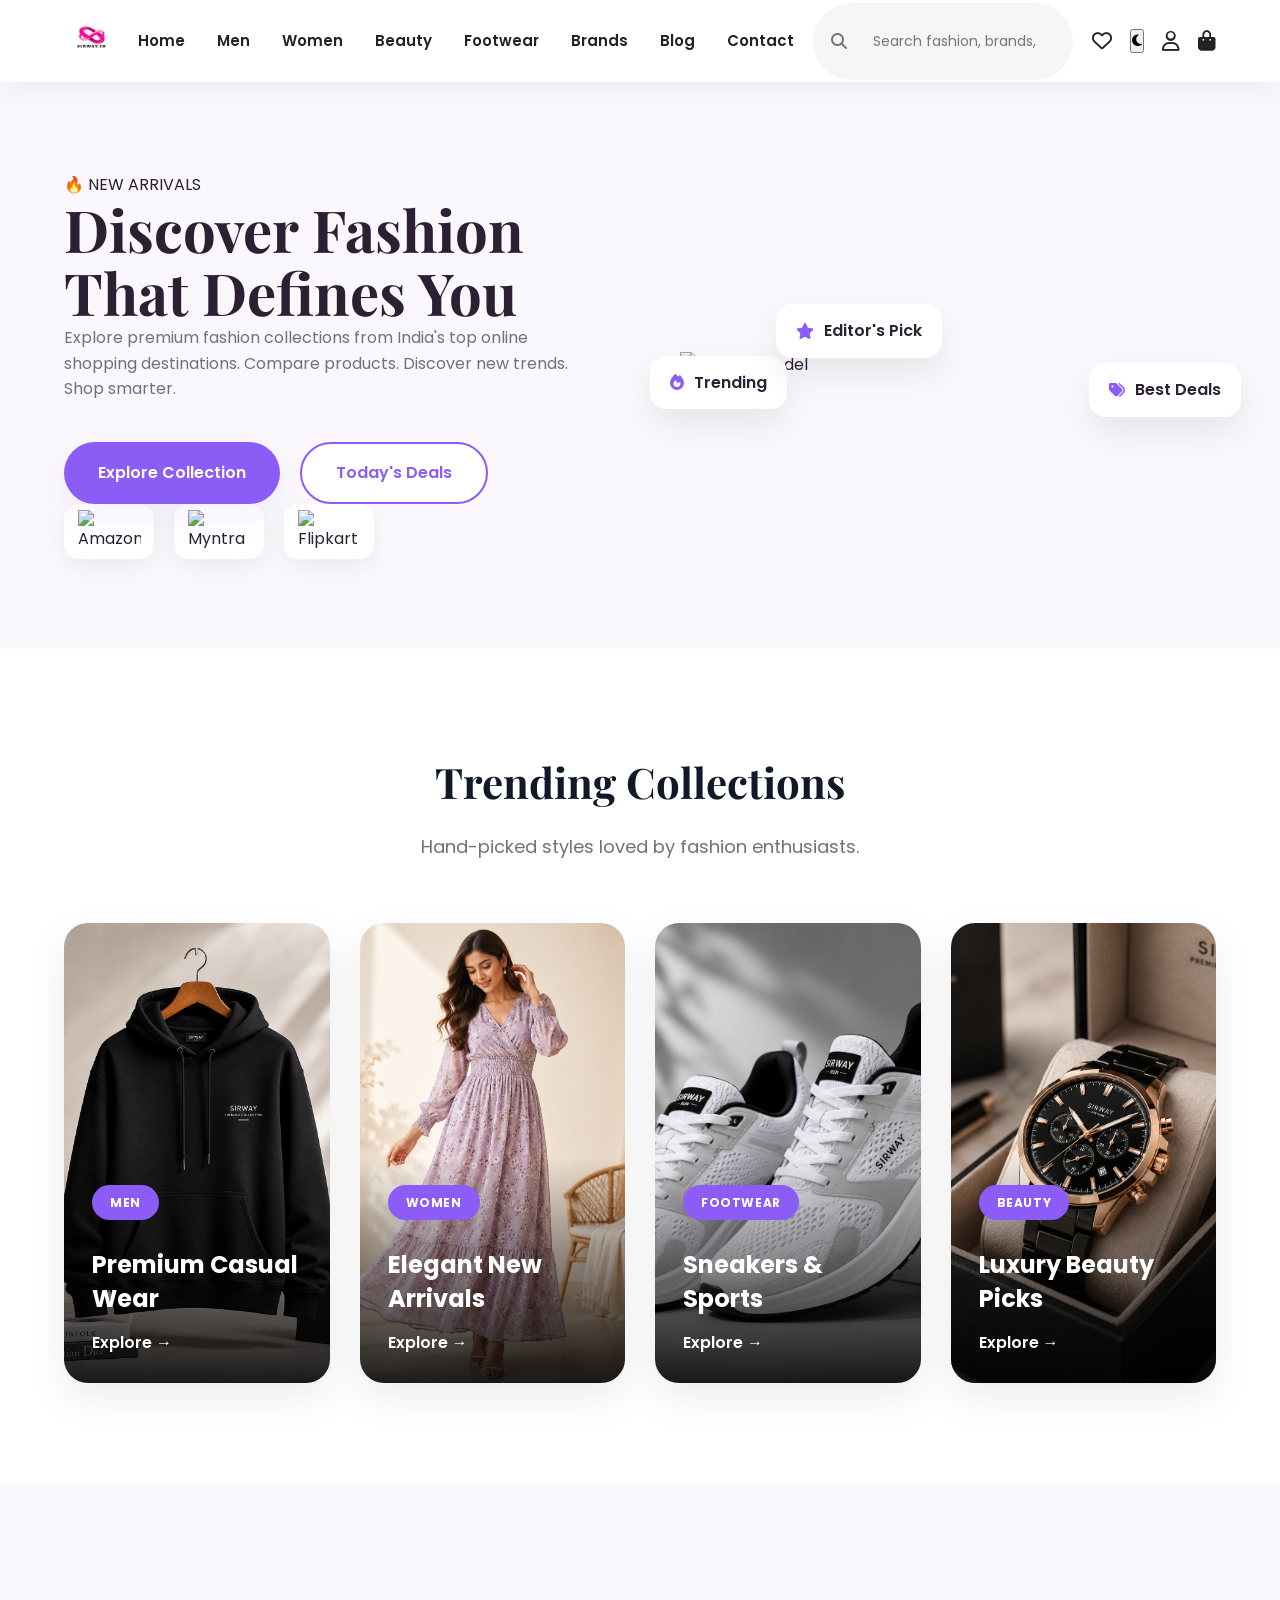
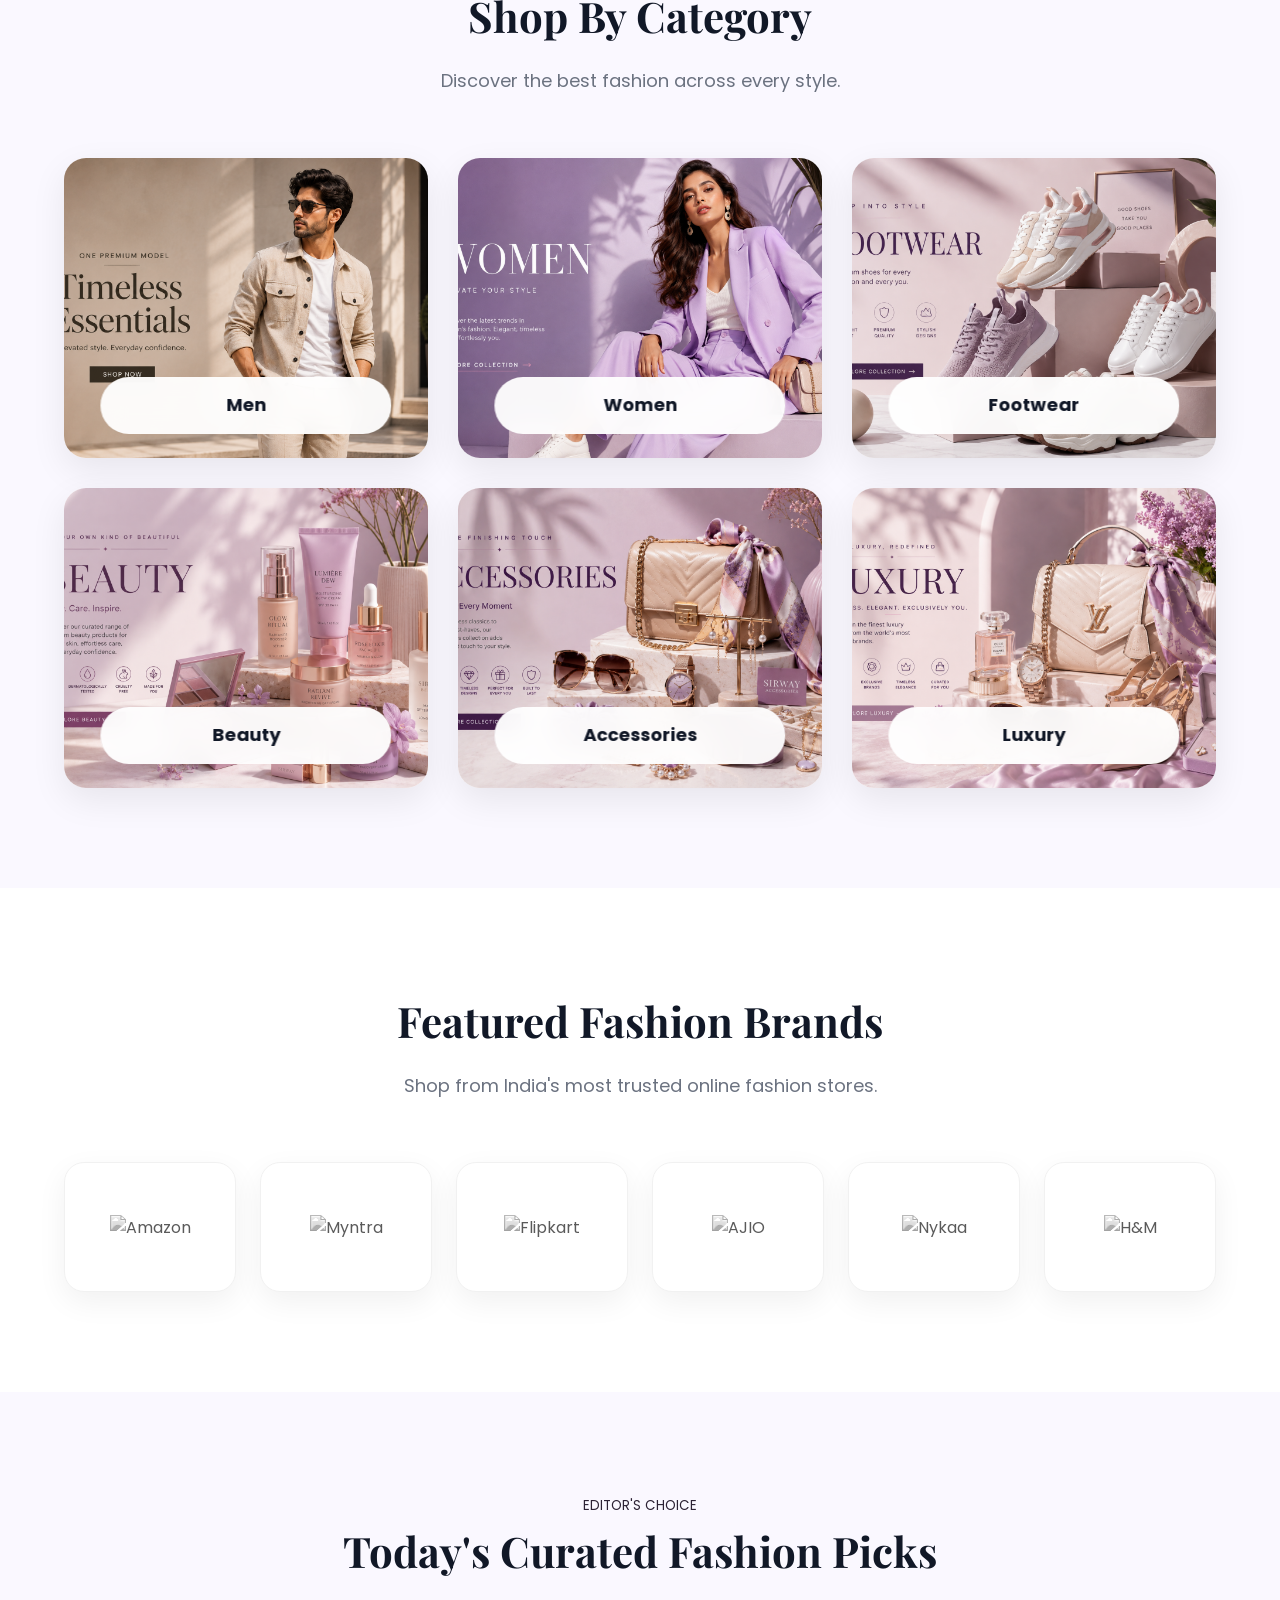
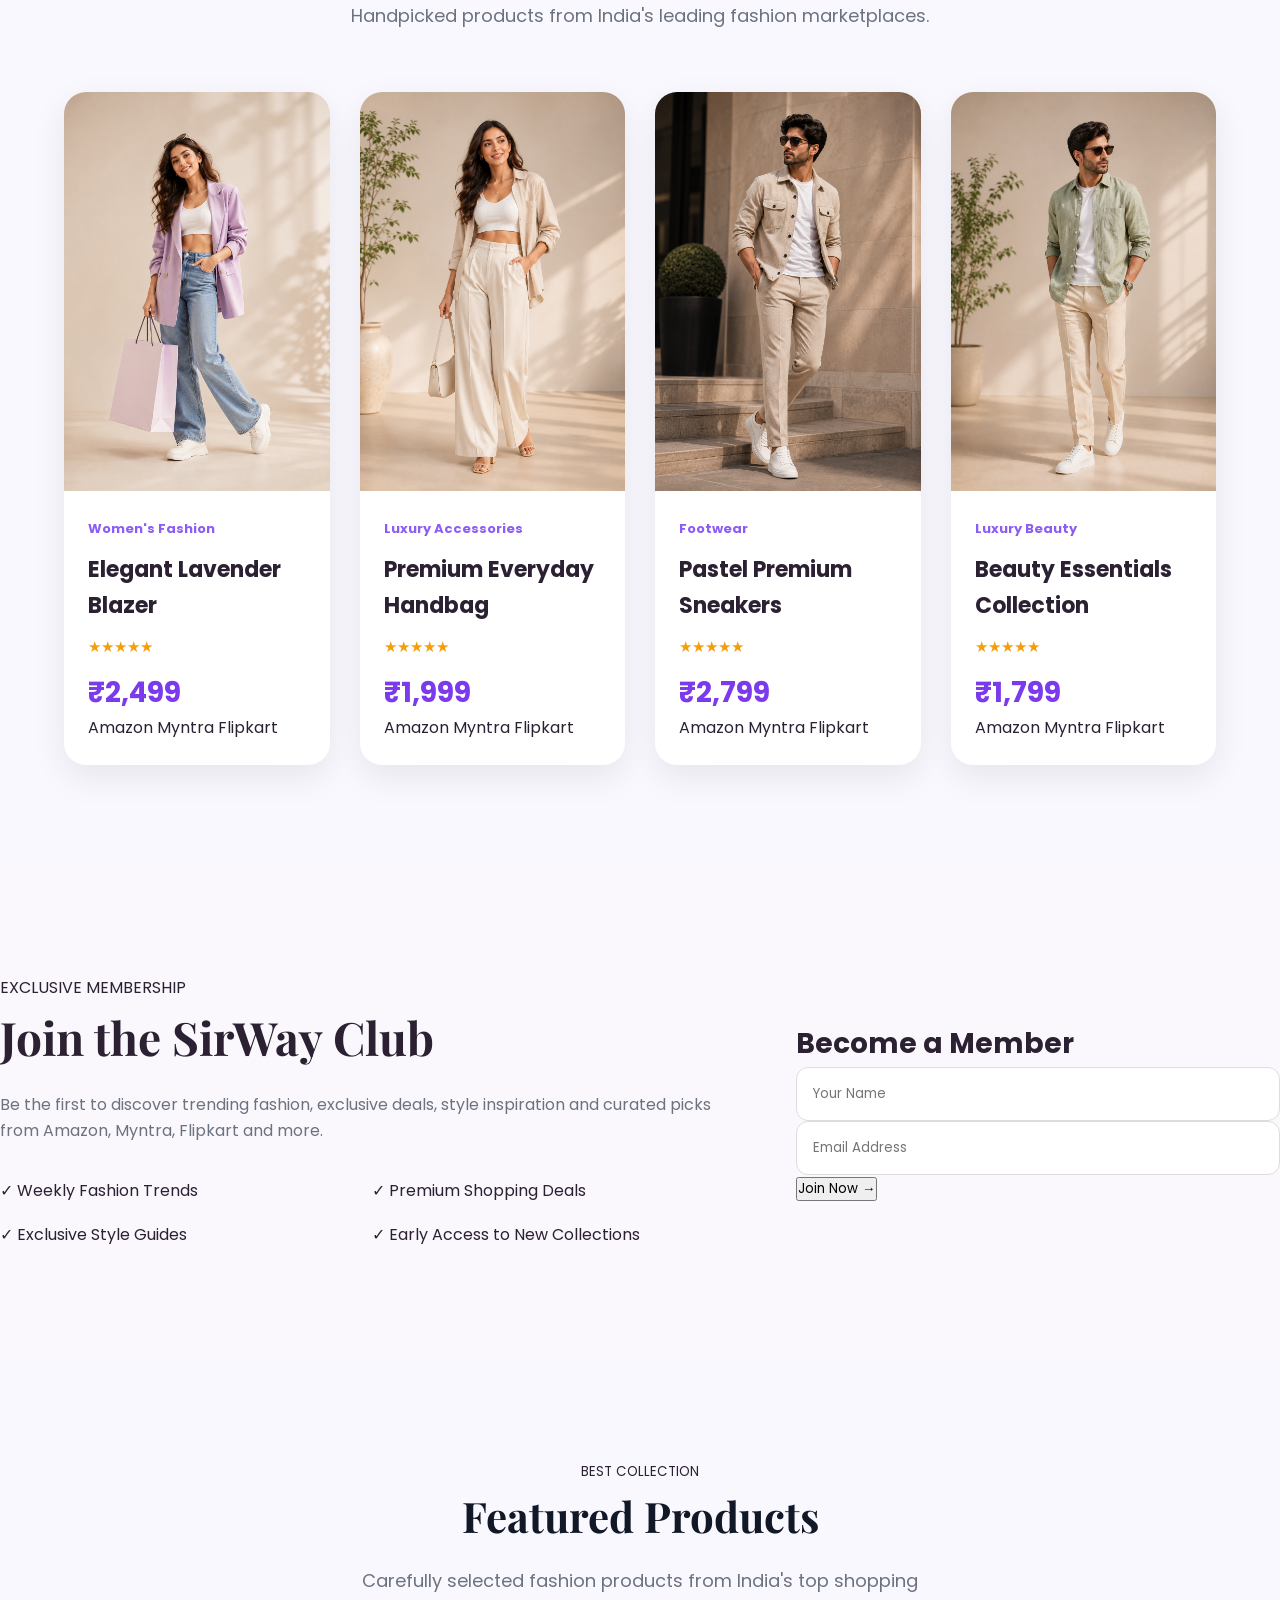
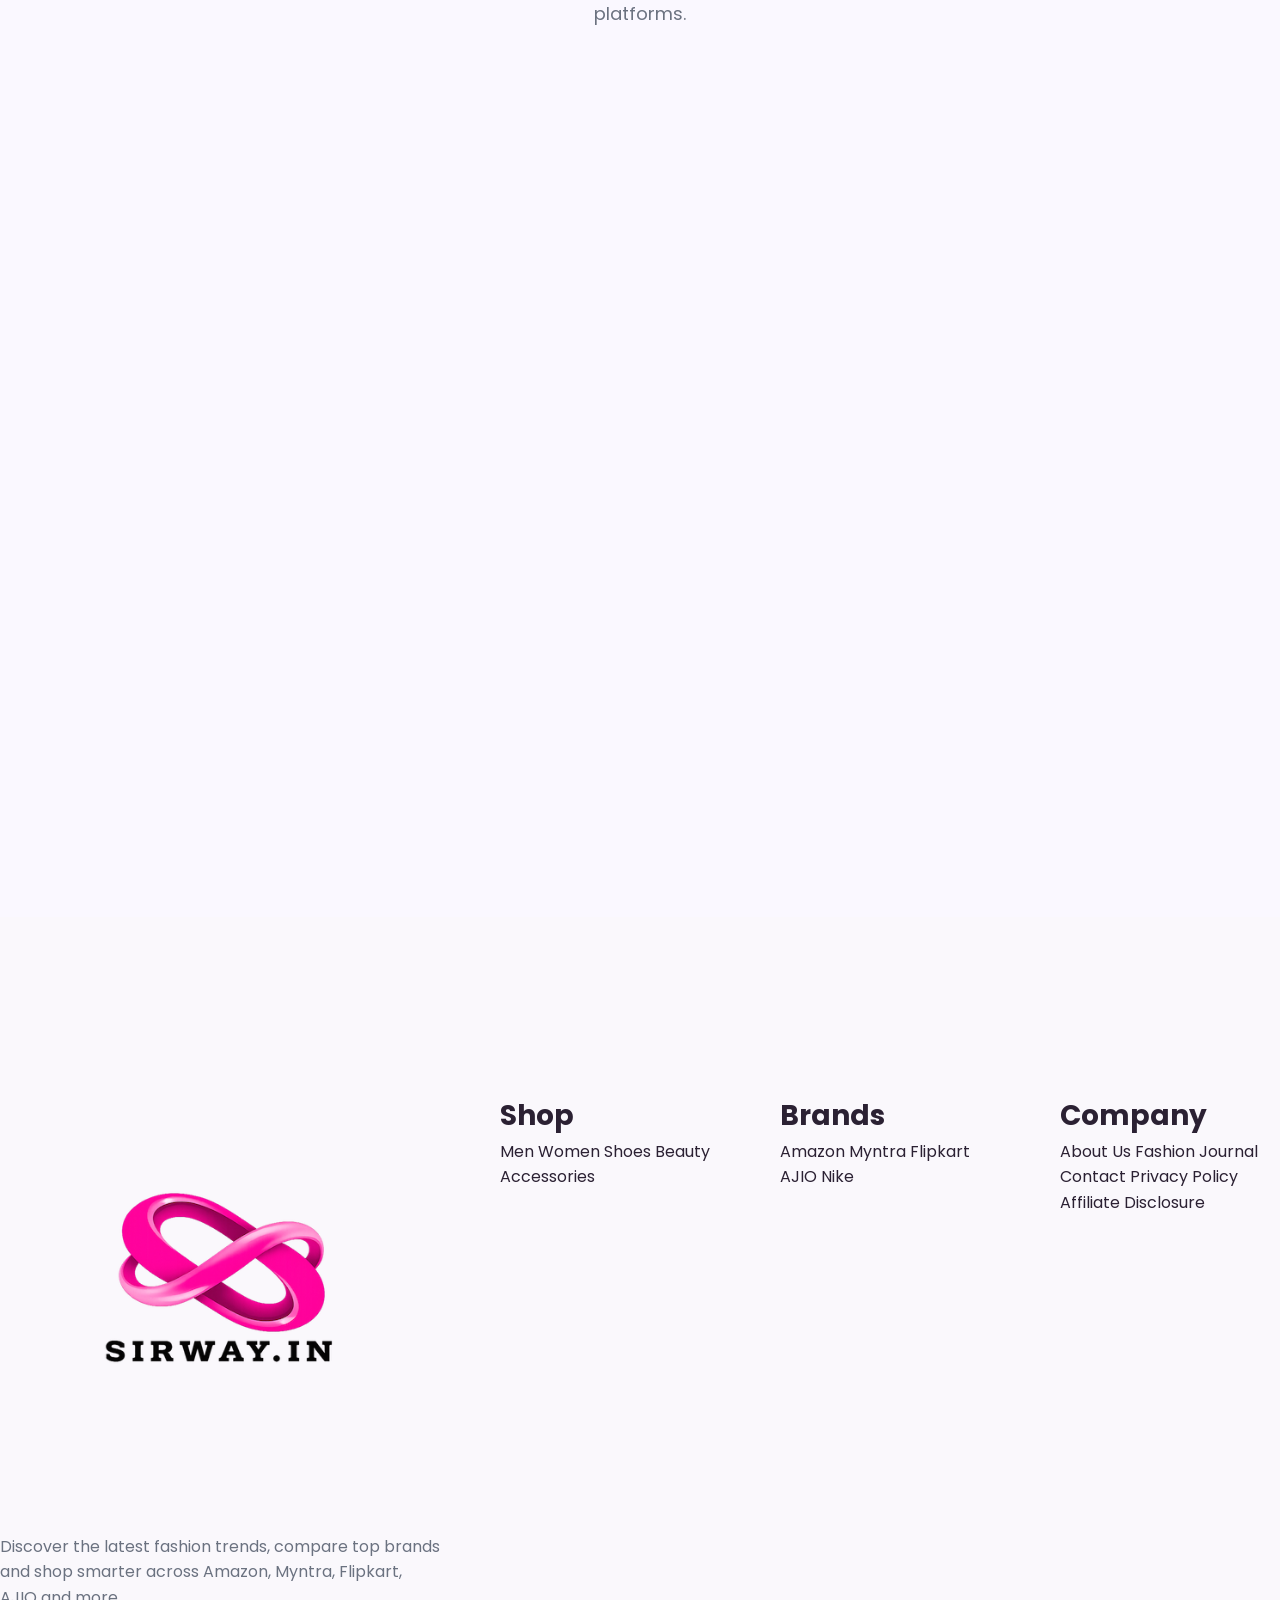
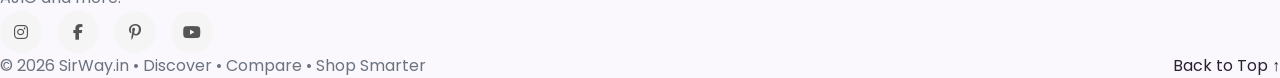
==== index.html @ e78df917 "Update index.html" ====
<!-- PHASE 1 -->
<!DOCTYPE html>
<html lang="en">

<head>

    <!-- Basic SEO -->
    <meta charset="UTF-8">
    <meta name="viewport" content="width=device-width, initial-scale=1.0">

    <title>SirWay | Discover Fashion from Amazon, Myntra & Flipkart</title>

    <meta name="description"
        content="SirWay helps you discover trending fashion, compare prices and shop from Amazon, Myntra, Flipkart and other leading brands.">

    <meta name="keywords"
        content="Fashion, Amazon, Myntra, Flipkart, Clothing, Shoes, Deals, Trends">

    <meta name="author" content="SirWay">

    <!-- Google Fonts -->

    <link rel="preconnect" href="https://fonts.googleapis.com">

    <link rel="preconnect" href="https://fonts.gstatic.com" crossorigin>

    <link href="https://fonts.googleapis.com/css2?family=Poppins:wght@300;400;500;600;700;800&family=Playfair+Display:wght@600;700;800&display=swap"
        rel="stylesheet">

    <!-- Font Awesome -->

    <link rel="stylesheet"
        href="https://cdnjs.cloudflare.com/ajax/libs/font-awesome/6.7.2/css/all.min.css">

    <!-- CSS -->

   <link rel="stylesheet" href="css/style.css">

   <link rel="stylesheet" href="css/components.css">

   <link rel="stylesheet" href="css/pages.css">

   <link rel="stylesheet" href="css/responsive.css">

</head>

<body>
    
<!-- PAGE LOADER -->
<div id="loader">
    <div class="loader-circle"></div>
</div>

<!-- SCROLL PROGRESS -->
<div id="progress-bar"></div>
    
<!-- ==========================
        HEADER
=========================== -->

<header class="header">

<div class="container">

<div class="navbar">

<!-- Logo -->

<a href="index.html" class="logo">

<img src="images/logo/logo.png" alt="SirWay Logo">

</a>

<!-- Navigation -->

<nav>

<ul class="nav-links">

<li><a href="#">Home</a></li>

<li><a href="#">Men</a></li>

<li><a href="#">Women</a></li>

<li><a href="#">Beauty</a></li>

<li><a href="#">Footwear</a></li>

<li><a href="#">Brands</a></li>

<li><a href="#">Blog</a></li>

<li><a href="#">Contact</a></li>

</ul>

</nav>

<!-- Search -->

<div class="search-box">

<i class="fa-solid fa-magnifying-glass"></i>

<input
type="text"
placeholder="Search fashion, brands, shoes...">

</div>

<!-- Icons -->

<div class="header-icons">

<a href="#" class="wishlist-btn">
    <i class="fa-regular fa-heart"></i>
</a>

<button id="theme-toggle">
    <i class="fa-solid fa-moon"></i>
</button>

<a href="#">
    <i class="fa-regular fa-user"></i>
</a>

<a href="#">
    <i class="fa-solid fa-bag-shopping"></i>
</a>

</div>

</div>

</div>

</header>

<!-- ==========================
        HERO SECTION
=========================== -->

<section class="hero">

<div class="container hero-container">

<!-- LEFT -->

<div class="hero-content">

<div class="hero-tag">

🔥 NEW ARRIVALS

</div>

<h1>

Discover Fashion

<span>

That Defines You

</span>

</h1>

<p>

Explore premium fashion collections from India's
top online shopping destinations.

Compare products.

Discover new trends.

Shop smarter.

</p>

<!-- Buttons -->

<div class="hero-buttons">

<a href="#" class="btn-primary">

Explore Collection

</a>

<a href="#" class="btn-secondary">

Today's Deals

</a>

</div>

<!-- Brand Logos -->

<div class="brand-strip">

<div class="brand-item">

<img src="images/brands/amazon.png" alt="Amazon">

</div>

<div class="brand-item">

<img src="images/brands/myntra.png" alt="Myntra">

</div>

<div class="brand-item">

<img src="images/brands/flipkart.png" alt="Flipkart">

</div>

</div>

</div>

<!-- RIGHT -->

<div class="hero-image">

<img
src="images/hero/hero-model.png"
alt="Fashion Model">

<!-- Floating Card 1 -->

<div class="floating-card card1">

<i class="fa-solid fa-fire"></i>

Trending

</div>

<!-- Floating Card 2 -->

<div class="floating-card card2">

<i class="fa-solid fa-tags"></i>

Best Deals

</div>

<!-- Floating Card 3 -->

<div class="floating-card card3">

<i class="fa-solid fa-star"></i>

Editor's Pick

</div>

</div>

</div>

</section>

<!-- ==========================
     TRENDING COLLECTIONS
=========================== -->

<section class="trending">

<div class="container">

<div class="section-title">

<h2>

Trending Collections

</h2>

<p>

Hand-picked styles loved by fashion enthusiasts.

</p>

</div>

<div class="collection-grid">
  
<!-- ==========================
     TRENDING COLLECTIONS
=========================== -->  <!-- PHASE 2 -->

            <div class="collection-card">

                <img src="images/products/product1.jpg" alt="Men Fashion">

                <div class="collection-overlay">

                    <span class="category-tag">
                        MEN
                    </span>

                    <h3>
                        Premium Casual Wear
                    </h3>

                    <a href="#">
                        Explore →
                    </a>

                </div>

            </div>

            <div class="collection-card">

                <img src="images/products/product2.jpg" alt="Women Fashion">

                <div class="collection-overlay">

                    <span class="category-tag">
                        WOMEN
                    </span>

                    <h3>
                        Elegant New Arrivals
                    </h3>

                    <a href="#">
                        Explore →
                    </a>

                </div>

            </div>

            <div class="collection-card">

                <img src="images/products/product3.jpg" alt="Shoes">

                <div class="collection-overlay">

                    <span class="category-tag">
                        FOOTWEAR
                    </span>

                    <h3>
                        Sneakers & Sports
                    </h3>

                    <a href="#">
                        Explore →
                    </a>

                </div>

            </div>

            <div class="collection-card">

                <img src="images/products/product4.jpg" alt="Beauty">

                <div class="collection-overlay">

                    <span class="category-tag">
                        BEAUTY
                    </span>

                    <h3>
                        Luxury Beauty Picks
                    </h3>

                    <a href="#">
                        Explore →
                    </a>

                </div>

            </div>

        </div>

    </div>

</section>

<!-- ==========================
        SHOP BY CATEGORY
=========================== -->

<section class="categories">

    <div class="container">

        <div class="section-title">

            <h2>

                Shop By Category

            </h2>

            <p>

                Discover the best fashion across every style.

            </p>

        </div>

        <div class="category-grid">

            <a href="#" class="category-card">

                <img src="images/categories/men.jpg" alt="Men">

                <div class="category-name">

                    Men

                </div>

            </a>

            <a href="#" class="category-card">

                <img src="images/categories/women.jpg" alt="Women">

                <div class="category-name">

                    Women

                </div>

            </a>

            <a href="#" class="category-card">

                <img src="images/categories/shoes.jpg" alt="Footwear">

                <div class="category-name">

                    Footwear

                </div>

            </a>

            <a href="#" class="category-card">

                <img src="images/categories/beauty.jpg" alt="Beauty">

                <div class="category-name">

                    Beauty

                </div>

            </a>

            <a href="#" class="category-card">

                <img src="images/categories/accessories.jpg" alt="Accessories">

                <div class="category-name">

                    Accessories

                </div>

            </a>

            <a href="#" class="category-card">

                <img src="images/categories/luxury.jpg" alt="Luxury">

                <div class="category-name">

                    Luxury

                </div>

            </a>

        </div>

    </div>

</section>

<!-- ==========================
        FEATURED BRANDS
=========================== -->

<section class="featured-brands">

    <div class="container">

        <div class="section-title">

            <h2>

                Featured Fashion Brands

            </h2>

            <p>

                Shop from India's most trusted online fashion stores.

            </p>

        </div>

        <div class="brands-grid">

            <a href="#" class="brand-card">

                <img src="images/brands/amazon.png" alt="Amazon">

            </a>

            <a href="#" class="brand-card">

                <img src="images/brands/myntra.png" alt="Myntra">

            </a>

            <a href="#" class="brand-card">

                <img src="images/brands/flipkart.png" alt="Flipkart">

            </a>

            <a href="#" class="brand-card">

                <img src="images/brands/ajio.png" alt="AJIO">

            </a>

            <a href="#" class="brand-card">

                <img src="images/brands/nykaa.png" alt="Nykaa">

            </a>

            <a href="#" class="brand-card">

                <img src="images/brands/hm.png" alt="H&M">

            </a>

        </div>

    </div>

</section>

            <!--=========================================
            EDITOR'S CHOICE
==========================================-->

<section class="editors-choice">

    <div class="container">

        <div class="section-title">

            <small>EDITOR'S CHOICE</small>

            <h2>Today's Curated Fashion Picks</h2>

            <p>
                Handpicked products from India's leading fashion marketplaces.
            </p>

        </div>

        <div class="editor-grid">

            <!-- CARD 1 -->

            <div class="editor-card">

                <img src="images/products/pick1.jpg" alt="">

                <div class="editor-content">

                    <span>Women's Fashion</span>

                    <h3>Elegant Lavender Blazer</h3>

                    <div class="rating">

                        ★★★★★

                    </div>

                    <div class="price">

                        ₹2,499

                    </div>

                    <div class="shop-links">

                        <a href="#">Amazon</a>

                        <a href="#">Myntra</a>

                        <a href="#">Flipkart</a>

                    </div>

                </div>

            </div>

            <!-- CARD 2 -->

            <div class="editor-card">

                <img src="images/products/pick2.jpg" alt="">

                <div class="editor-content">

                    <span>Luxury Accessories</span>

                    <h3>Premium Everyday Handbag</h3>

                    <div class="rating">

                        ★★★★★

                    </div>

                    <div class="price">

                        ₹1,999

                    </div>

                    <div class="shop-links">

                        <a href="#">Amazon</a>

                        <a href="#">Myntra</a>

                        <a href="#">Flipkart</a>

                    </div>

                </div>

            </div>

            <!-- CARD 3 -->

            <div class="editor-card">

                <img src="images/products/pick3.jpg" alt="">

                <div class="editor-content">

                    <span>Footwear</span>

                    <h3>Pastel Premium Sneakers</h3>

                    <div class="rating">

                        ★★★★★

                    </div>

                    <div class="price">

                        ₹2,799

                    </div>

                    <div class="shop-links">

                        <a href="#">Amazon</a>

                        <a href="#">Myntra</a>

                        <a href="#">Flipkart</a>

                    </div>

                </div>

            </div>

            <!-- CARD 4 -->

            <div class="editor-card">

                <img src="images/products/pick4.jpg" alt="">

                <div class="editor-content">

                    <span>Luxury Beauty</span>

                    <h3>Beauty Essentials Collection</h3>

                    <div class="rating">

                        ★★★★★

                    </div>

                    <div class="price">

                        ₹1,799

                    </div>

                    <div class="shop-links">

                        <a href="#">Amazon</a>

                        <a href="#">Myntra</a>

                        <a href="#">Flipkart</a>

                    </div>

                </div>

            </div>

        </div>

    </div>

</section>

            <!--=========================================
            JOIN THE SIRWAY CLUB
==========================================-->

<section class="sirway-club">

    <div class="club-container">

        <div class="club-left">

            <span class="club-tag">
                EXCLUSIVE MEMBERSHIP
            </span>

            <h2>
                Join the <span>SirWay Club</span>
            </h2>

            <p>

                Be the first to discover trending fashion,
                exclusive deals, style inspiration and curated
                picks from Amazon, Myntra, Flipkart and more.

            </p>

            <div class="club-benefits">

                <div>
                    ✓ Weekly Fashion Trends
                </div>

                <div>
                    ✓ Premium Shopping Deals
                </div>

                <div>
                    ✓ Exclusive Style Guides
                </div>

                <div>
                    ✓ Early Access to New Collections
                </div>

            </div>

        </div>

        <div class="club-right">

            <form>

                <h3>Become a Member</h3>

                <input
                    type="text"
                    placeholder="Your Name"
                >

                <input
                    type="email"
                    placeholder="Email Address"
                >

                <button>

                    Join Now →

                </button>

            </form>

        </div>

    </div>

</section>
        

 <!-- PHASE 4 -->
    <!-- ======================================
FEATURED PRODUCTS
======================================= -->

<section class="featured-products">

    <div class="container">

        <div class="section-title">

            <small>BEST COLLECTION</small>

            <h2>Featured Products</h2>

            <p>
                Carefully selected fashion products from India's top shopping platforms.
            </p>

        </div>

        <div class="products-grid">

            <!-- Product 1 -->

            <div class="product">

                <div class="product-image">

                    <img src="images/products/product1.jpg">

                    <span class="discount">35% OFF</span>

                </div>

                <div class="product-info">

                    <h3>Oversized Hoodie</h3>

                    <p>Roadster Premium Collection</p>

                    <div class="rating">

                        ★★★★★

                    </div>

                    <div class="price">

                        ₹1499

                        <span>₹2499</span>

                    </div>

                    <div class="stores">

                        <img src="images/brands/amazon.png">

                        <img src="images/brands/myntra.png">

                        <img src="images/brands/flipkart.png">

                    </div>

                    <a href="#" class="buy-btn">

                        View Product →

                    </a>

                </div>

            </div>

            <!-- Product 2 -->

            <div class="product">

                <div class="product-image">

                    <img src="images/products/product2.jpg">

                    <span class="discount">42% OFF</span>

                </div>

                <div class="product-info">

                    <h3>Women's Blazer</h3>

                    <p>Elegant Lavender Edition</p>

                    <div class="rating">

                        ★★★★★

                    </div>

                    <div class="price">

                        ₹2899

                        <span>₹4999</span>

                    </div>

                    <div class="stores">

                        <img src="images/brands/myntra.png">

                        <img src="images/brands/ajio.png">

                    </div>

                    <a href="#" class="buy-btn">

                        View Product →

                    </a>

                </div>

            </div>

            <!-- Product 3 -->

            <div class="product">

                <div class="product-image">

                    <img src="images/products/product3.jpg">

                    <span class="discount">28% OFF</span>

                </div>

                <div class="product-info">

                    <h3>Nike Air Sneakers</h3>

                    <p>Comfort Meets Style</p>

                    <div class="rating">

                        ★★★★★

                    </div>

                    <div class="price">

                        ₹3999

                        <span>₹5599</span>

                    </div>

                    <div class="stores">

                        <img src="images/brands/nike.png">

                        <img src="images/brands/amazon.png">

                    </div>

                    <a href="#" class="buy-btn">

                        View Product →

                    </a>

                </div>

            </div>

            <!-- Product 4 -->

            <div class="product">

                <div class="product-image">

                    <img src="images/products/product4.jpg">

                    <span class="discount">40% OFF</span>

                </div>

                <div class="product-info">

                    <h3>Luxury Handbag</h3>

                    <p>Minimal Premium Collection</p>

                    <div class="rating">

                        ★★★★★

                    </div>

                    <div class="price">

                        ₹2599

                        <span>₹4299</span>

                    </div>

                    <div class="stores">

                        <img src="images/brands/nykaa.png">

                        <img src="images/brands/amazon.png">

                    </div>

                    <a href="#" class="buy-btn">

                        View Product →

                    </a>

                </div>

            </div>

        </div>

    </div>
</section>

<!--=========================================
            PREMIUM FOOTER
==========================================-->

<footer class="footer">

    <!-- TOP STRIP -->

    <div class="footer-top">

        <div class="trust-item">

            <i class="fa-solid fa-bag-shopping"></i>

            <h4>10,000+</h4>

            <p>Curated Products</p>

        </div>

        <div class="trust-item">

            <i class="fa-solid fa-tags"></i>

            <h4>500+</h4>

            <p>Top Brands</p>

        </div>

        <div class="trust-item">

            <i class="fa-solid fa-fire"></i>

            <h4>Daily</h4>

            <p>Trending Deals</p>

        </div>

        <div class="trust-item">

            <i class="fa-solid fa-shield-heart"></i>

            <h4>Trusted</h4>

            <p>Fashion Discovery</p>

        </div>

    </div>

    <div class="footer-main">

        <!-- COLUMN 1 -->

        <div class="footer-about">

            <img src="images/logo/logo.png" alt="SirWay">

            <p>

                Discover the latest fashion trends,
                compare top brands and shop smarter
                across Amazon, Myntra, Flipkart,
                AJIO and more.

            </p>

            <div class="social-icons">

                <a href="#"><i class="fab fa-instagram"></i></a>

                <a href="#"><i class="fab fa-facebook-f"></i></a>

                <a href="#"><i class="fab fa-pinterest-p"></i></a>

                <a href="#"><i class="fab fa-youtube"></i></a>

            </div>

        </div>

        <!-- COLUMN 2 -->

        <div>

            <h3>Shop</h3>

            <a href="#">Men</a>

            <a href="#">Women</a>

            <a href="#">Shoes</a>

            <a href="#">Beauty</a>

            <a href="#">Accessories</a>

        </div>

        <!-- COLUMN 3 -->

        <div>

            <h3>Brands</h3>

            <a href="#">Amazon</a>

            <a href="#">Myntra</a>

            <a href="#">Flipkart</a>

            <a href="#">AJIO</a>

            <a href="#">Nike</a>

        </div>

        <!-- COLUMN 4 -->

        <div>

            <h3>Company</h3>

            <a href="#">About Us</a>

            <a href="#">Fashion Journal</a>

            <a href="#">Contact</a>

            <a href="#">Privacy Policy</a>

            <a href="#">Affiliate Disclosure</a>

        </div>

    </div>

    <div class="footer-bottom">

        <p>

            © 2026 SirWay.in • Discover • Compare • Shop Smarter

        </p>

        <a href="#" class="back-top">

            Back to Top ↑

        </a>

    </div>

</footer>

<script src="js/main.js"></script>

</body>
</html>
---- css/style.css ----
/*=========================================
        GOOGLE FONT
=========================================*/

@import url('https://fonts.googleapis.com/css2?family=Poppins:wght@300;400;500;600;700;800&family=Playfair+Display:wght@600;700;800&display=swap');

/*=========================================
        RESET
=========================================*/

*{
    margin:0;
    padding:0;
    box-sizing:border-box;
}

html{
    scroll-behavior:smooth;
}

body{

    font-family:'Poppins',sans-serif;
    background:#faf8fc;
    color:#2b2133;
    overflow-x:hidden;
    line-height:1.6;

}

img{

    max-width:100%;
    display:block;

}

a{

    text-decoration:none;
    color:inherit;

}

ul{

    list-style:none;

}

button,
input,
select{

    font-family:inherit;

}

/*=========================================
        COLORS
=========================================*/

:root{

--primary:#7c3aed;
--primary-light:#a855f7;
--secondary:#d067b5;

--text:#2b2133;
--text-light:#6b7280;

--white:#ffffff;

--bg:#faf8fc;
--card:#ffffff;

--border:#ece7f5;

--shadow:0 12px 35px rgba(124,58,237,.08);

--radius:22px;

--transition:.35s ease;

}

/*=========================================
        CONTAINER
=========================================*/

.container{

width:min(1280px,92%);
margin:auto;

}

/*=========================================
        SECTION
=========================================*/

section{

padding:90px 0;

}

/*=========================================
        HEADINGS
=========================================*/

h1{

font-family:'Playfair Display',serif;
font-size:64px;
line-height:1.1;

}

h2{

font-family:'Playfair Display',serif;
font-size:46px;
margin-bottom:18px;

}

h3{

font-size:28px;

}

p{

color:var(--text-light);

}

/*=========================================
        BUTTONS
=========================================*/

.btn-primary{

display:inline-flex;
align-items:center;
justify-content:center;

padding:16px 34px;

background:linear-gradient(135deg,var(--primary),var(--secondary));

color:#fff;

border-radius:999px;

font-weight:600;

transition:var(--transition);

box-shadow:var(--shadow);

}

.btn-primary:hover{

transform:translateY(-4px);

}

.btn-outline{

display:inline-flex;

padding:16px 34px;

border:2px solid var(--primary);

border-radius:999px;

color:var(--primary);

transition:var(--transition);

}

.btn-outline:hover{

background:var(--primary);

color:white;

}

/*=========================================
        SECTION HEADING
=========================================*/

.section-heading{

text-align:center;
margin-bottom:60px;

}

.section-tag{

display:inline-block;

padding:8px 18px;

background:#efe8fb;

color:var(--primary);

border-radius:999px;

font-size:14px;

font-weight:700;

letter-spacing:1px;

margin-bottom:18px;

text-transform:uppercase;

}

/*=========================================
        CARDS
=========================================*/

.card{

background:var(--card);

border-radius:var(--radius);

box-shadow:var(--shadow);

transition:var(--transition);

overflow:hidden;

}

.card:hover{

transform:translateY(-8px);

}

/*=========================================
        UTILITIES
=========================================*/

.text-center{

text-align:center;

}

.mt-40{

margin-top:40px;

}

.mb-40{

margin-bottom:40px;

}
/*=========================================
        GOOGLE FONT
=========================================*/

@import url('https://fonts.googleapis.com/css2?family=Poppins:wght@300;400;500;600;700;800&family=Playfair+Display:wght@600;700;800&display=swap');

/*=========================================
        RESET
=========================================*/

*{
    margin:0;
    padding:0;
    box-sizing:border-box;
}

html{
    scroll-behavior:smooth;
}

body{

    font-family:'Poppins',sans-serif;
    background:#faf8fc;
    color:#2b2133;
    overflow-x:hidden;
    line-height:1.6;

}

img{

    max-width:100%;
    display:block;

}

a{

    text-decoration:none;
    color:inherit;

}

ul{

    list-style:none;

}

button,
input,
select{

    font-family:inherit;

}

/*=========================================
        COLORS
=========================================*/

:root{

--primary:#7c3aed;
--primary-light:#a855f7;
--secondary:#d067b5;

--text:#2b2133;
--text-light:#6b7280;

--white:#ffffff;

--bg:#faf8fc;
--card:#ffffff;

--border:#ece7f5;

--shadow:0 12px 35px rgba(124,58,237,.08);

--radius:22px;

--transition:.35s ease;

}

/*=========================================
        CONTAINER
=========================================*/

.container{

width:min(1280px,92%);
margin:auto;

}

/*=========================================
        SECTION
=========================================*/

section{

padding:90px 0;

}

/*=========================================
        HEADINGS
=========================================*/

h1{

font-family:'Playfair Display',serif;
font-size:64px;
line-height:1.1;

}

h2{

font-family:'Playfair Display',serif;
font-size:46px;
margin-bottom:18px;

}

h3{

font-size:28px;

}

p{

color:var(--text-light);

}

/*=========================================
        BUTTONS
=========================================*/

.btn-primary{

display:inline-flex;
align-items:center;
justify-content:center;

padding:16px 34px;

background:linear-gradient(135deg,var(--primary),var(--secondary));

color:#fff;

border-radius:999px;

font-weight:600;

transition:var(--transition);

box-shadow:var(--shadow);

}

.btn-primary:hover{

transform:translateY(-4px);

}

.btn-outline{

display:inline-flex;

padding:16px 34px;

border:2px solid var(--primary);

border-radius:999px;

color:var(--primary);

transition:var(--transition);

}

.btn-outline:hover{

background:var(--primary);

color:white;

}

/*=========================================
        SECTION HEADING
=========================================*/

.section-heading{

text-align:center;
margin-bottom:60px;

}

.section-tag{

display:inline-block;

padding:8px 18px;

background:#efe8fb;

color:var(--primary);

border-radius:999px;

font-size:14px;

font-weight:700;

letter-spacing:1px;

margin-bottom:18px;

text-transform:uppercase;

}

/*=========================================
        CARDS
=========================================*/

.card{

background:var(--card);

border-radius:var(--radius);

box-shadow:var(--shadow);

transition:var(--transition);

overflow:hidden;

}

.card:hover{

transform:translateY(-8px);

}

/*=========================================
        UTILITIES
=========================================*/

.text-center{

text-align:center;

}

.mt-40{

margin-top:40px;

}

.mb-40{

margin-bottom:40px;

}

/*======================================
TRENDING COLLECTIONS
======================================*/

.trending{
    padding:100px 0;
    background:#ffffff;
}

/*==============================
Section Title
==============================*/

.section-title{
    text-align:center;
    margin-bottom:60px;
}

.section-title h2{
    font-size:42px;
    color:#111827;
    margin-bottom:15px;
    font-weight:700;
}

.section-title p{
    color:#6b7280;
    font-size:18px;
    max-width:650px;
    margin:auto;
    line-height:1.8;
}

/*==============================
Collection Grid
==============================*/

.collection-grid{
    display:grid;
    grid-template-columns:repeat(4,1fr);
    gap:30px;
}

/*==============================
Collection Card
==============================*/

.collection-card{
    position:relative;
    overflow:hidden;
    border-radius:24px;
    cursor:pointer;
    box-shadow:0 15px 40px rgba(0,0,0,.08);
    transition:.4s ease;
    background:#fff;
}

.collection-card img{
    width:100%;
    height:460px;
    object-fit:cover;
    transition:.6s ease;
}

/*==============================
Overlay
==============================*/

.collection-overlay{
    position:absolute;
    left:0;
    right:0;
    bottom:0;
    padding:28px;
    background:linear-gradient(
        transparent,
        rgba(0,0,0,.88)
    );
    color:#fff;
    transition:.35s ease;
}

.category-tag{
    display:inline-block;
    background:#8B5CF6;
    color:#fff;
    padding:7px 15px;
    border-radius:30px;
    font-size:12px;
    font-weight:600;
    margin-bottom:14px;
    letter-spacing:.5px;
}

.collection-overlay h3{
    font-size:24px;
    line-height:1.4;
    margin-bottom:18px;
    font-weight:700;
}

.collection-overlay a{
    display:inline-flex;
    align-items:center;
    gap:8px;
    color:#ffffff;
    text-decoration:none;
    font-weight:600;
    transition:.35s;
}

.collection-overlay a:hover{
    color:#c4b5fd;
}

/*==============================
Hover Effects
==============================*/

.collection-card:hover{
    transform:translateY(-12px);
    box-shadow:0 30px 60px rgba(0,0,0,.18);
}

.collection-card:hover img{
    transform:scale(1.08);
}

.collection-card:hover .collection-overlay{
    padding-bottom:40px;
}

/*==============================
Gradient Border Effect
==============================*/

.collection-card::before{
    content:"";
    position:absolute;
    inset:0;
    border-radius:24px;
    border:2px solid transparent;
    transition:.4s;
    z-index:2;
    pointer-events:none;
}

.collection-card:hover::before{
    border-color:rgba(255,255,255,.35);
}

/*==============================
Small Animation
==============================*/

.collection-card{
    animation:fadeUp .8s ease both;
}

.collection-card:nth-child(2){
    animation-delay:.15s;
}

.collection-card:nth-child(3){
    animation-delay:.3s;
}

.collection-card:nth-child(4){
    animation-delay:.45s;
}

@keyframes fadeUp{

    from{
        opacity:0;
        transform:translateY(40px);
    }

    to{
        opacity:1;
        transform:translateY(0);
    }

}

/*======================================
SHOP BY CATEGORY
======================================*/

.categories{
    padding:100px 0;
    background:#faf8ff;
}

/*==============================
Category Grid
==============================*/

.category-grid{
    display:grid;
    grid-template-columns:repeat(3,1fr);
    gap:30px;
}

/*==============================
Category Card
==============================*/

.category-card{
    position:relative;
    overflow:hidden;
    border-radius:24px;
    text-decoration:none;
    background:#ffffff;
    box-shadow:0 12px 35px rgba(0,0,0,.08);
    transition:.4s ease;
}

/*==============================
Category Image
==============================*/

.category-card img{
    width:100%;
    height:300px;
    object-fit:cover;
    display:block;
    transition:.6s ease;
}

/*==============================
Category Name
==============================*/

.category-name{
    position:absolute;
    left:50%;
    bottom:25px;
    transform:translateX(-50%);
    width:80%;
    padding:14px 20px;
    background:rgba(255,255,255,.92);
    backdrop-filter:blur(12px);
    border-radius:50px;
    text-align:center;
    font-size:18px;
    font-weight:700;
    color:#111827;
    transition:.35s ease;
}

/*==============================
Hover Effects
==============================*/

.category-card:hover{
    transform:translateY(-12px);
    box-shadow:0 25px 55px rgba(139,92,246,.18);
}

.category-card:hover img{
    transform:scale(1.08);
}

.category-card:hover .category-name{
    background:#8B5CF6;
    color:#ffffff;
    width:85%;
}

/*==============================
Border Glow
==============================*/

.category-card::before{
    content:"";
    position:absolute;
    inset:0;
    border:2px solid transparent;
    border-radius:24px;
    transition:.35s;
    z-index:2;
    pointer-events:none;
}

.category-card:hover::before{
    border-color:rgba(139,92,246,.35);
}

/*==============================
Animation
==============================*/

.category-card{
    animation:categoryFade .8s ease both;
}

.category-card:nth-child(2){
    animation-delay:.10s;
}

.category-card:nth-child(3){
    animation-delay:.20s;
}

.category-card:nth-child(4){
    animation-delay:.30s;
}

.category-card:nth-child(5){
    animation-delay:.40s;
}

.category-card:nth-child(6){
    animation-delay:.50s;
}

@keyframes categoryFade{

    from{
        opacity:0;
        transform:translateY(40px);
    }

    to{
        opacity:1;
        transform:translateY(0);
    }

}
/*======================================
FEATURED BRANDS
======================================*/

.featured-brands{
    padding:100px 0;
    background:#ffffff;
}

/*==============================
Brands Grid
==============================*/

.brands-grid{
    display:grid;
    grid-template-columns:repeat(6,1fr);
    gap:25px;
    align-items:center;
}

/*==============================
Brand Card
==============================*/

.brand-card{
    height:130px;
    background:#ffffff;
    border-radius:22px;
    display:flex;
    align-items:center;
    justify-content:center;
    text-decoration:none;
    box-shadow:0 12px 35px rgba(0,0,0,.06);
    transition:all .35s ease;
    border:1px solid #f1f1f1;
    overflow:hidden;
    position:relative;
}

/*==============================
Brand Logo
==============================*/

.brand-card img{
    max-width:120px;
    max-height:55px;
    object-fit:contain;
    filter:grayscale(100%);
    opacity:.75;
    transition:all .4s ease;
}

/*==============================
Hover
==============================*/

.brand-card:hover{
    transform:translateY(-10px);
    box-shadow:0 20px 45px rgba(139,92,246,.18);
    border-color:#8B5CF6;
}

.brand-card:hover img{
    filter:grayscale(0%);
    opacity:1;
    transform:scale(1.08);
}

/*==============================
Gradient Shine
==============================*/

.brand-card::before{
    content:"";
    position:absolute;
    top:0;
    left:-120%;
    width:60%;
    height:100%;
    background:linear-gradient(
        120deg,
        transparent,
        rgba(255,255,255,.75),
        transparent
    );
    transition:.8s;
}

.brand-card:hover::before{
    left:140%;
}

/*==============================
Fade Animation
==============================*/

.brand-card{
    animation:brandFade .8s ease both;
}

.brand-card:nth-child(2){
    animation-delay:.08s;
}

.brand-card:nth-child(3){
    animation-delay:.16s;
}

.brand-card:nth-child(4){
    animation-delay:.24s;
}

.brand-card:nth-child(5){
    animation-delay:.32s;
}

.brand-card:nth-child(6){
    animation-delay:.40s;
}

@keyframes brandFade{

    from{
        opacity:0;
        transform:translateY(35px);
    }

    to{
        opacity:1;
        transform:translateY(0);
    }

}

/* Sticky Header */

.header.sticky{

    position:fixed;

    top:0;

    left:0;

    width:100%;

    background:#fff;

    box-shadow:0 5px 25px rgba(0,0,0,.08);

    z-index:9999;

    animation:slideDown .4s ease;

}

@keyframes slideDown{

    from{

        transform:translateY(-100%);

    }

    to{

        transform:translateY(0);

    }

}

/*=========================================
        REVEAL ANIMATION
=========================================*/

.collection-card,
.category-card,
.editor-card,
.product,
.brand-card,
.trust-item{

    opacity:0;

    transform:translateY(60px);

    transition:all .8s ease;

}

.collection-card.show,
.category-card.show,
.editor-card.show,
.product.show,
.brand-card.show,
.trust-item.show{

    opacity:1;

    transform:translateY(0);

}


/*=========================================
        HERO ANIMATION
=========================================*/

.hero-content,
.hero-image{

    opacity:0;

    transform:translateY(40px);

    transition:all 1s ease;

}

.hero-content.show,
.hero-image.show{

    opacity:1;

    transform:translateY(0);

}

/*=========================================
        FLOATING CARDS
=========================================*/

.floating-card{

    animation:float 4s ease-in-out infinite;

}

.card2{

    animation-delay:.5s;

}

.card3{

    animation-delay:1s;

}

@keyframes float{

    0%{

        transform:translateY(0);

    }

    50%{

        transform:translateY(-15px);

    }

    100%{

        transform:translateY(0);

    }

}

.product{

    transition:.4s;

}

.product:hover{

    transform:translateY(-12px);

}

.editor-card{

    transition:.4s;

}

.editor-card:hover{

    transform:translateY(-12px);

}

/*=========================================
        RIPPLE
=========================================*/

button,
.btn-primary,
.btn-secondary,
.buy-btn{

position:relative;

overflow:hidden;

}

.ripple{

position:absolute;

width:10px;

height:10px;

background:rgba(255,255,255,.5);

border-radius:50%;

transform:scale(0);

animation:ripple .6s linear;

pointer-events:none;

}

@keyframes ripple{

to{

transform:scale(30);

opacity:0;

}

}
---- css/components.css ----
/*======================================================
SIRWAY COMPONENTS
Reusable UI Components
======================================================*/


/*======================================================
HEADER
======================================================*/

.header{
    position:sticky;
    top:0;
    left:0;
    width:100%;
    z-index:999;
    background:#ffffff;
    box-shadow:0 8px 30px rgba(0,0,0,.05);
    transition:.35s ease;
}

.navbar{
    display:flex;
    justify-content:space-between;
    align-items:center;
    height:82px;
}

.logo img{
    height:55px;
    display:block;
}


/*======================================================
NAVIGATION
======================================================*/

.nav-links{
    display:flex;
    align-items:center;
    gap:32px;
    list-style:none;
}

.nav-links a{
    position:relative;
    text-decoration:none;
    color:#222;
    font-size:15px;
    font-weight:600;
    transition:.3s;
}

.nav-links a::after{

    content:"";

    position:absolute;

    left:0;

    bottom:-8px;

    width:0;

    height:2px;

    background:#8B5CF6;

    transition:.35s;

}

.nav-links a:hover{

    color:#8B5CF6;

}

.nav-links a:hover::after{

    width:100%;

}


/*======================================================
SEARCH BOX
======================================================*/

.search-box{

    width:260px;

    display:flex;

    align-items:center;

    background:#f6f6f6;

    padding:12px 18px;

    border-radius:50px;

    transition:.3s;

}

.search-box:hover{

    background:#eeeeee;

}

.search-box i{

    color:#777;

    margin-right:10px;

}

.search-box input{

    width:100%;

    border:none;

    background:none;

    outline:none;

    font-size:14px;

}

/*======================================================
HEADER ICONS
======================================================*/

.header-icons{

    display:flex;

    align-items:center;

    gap:18px;

}

.header-icons a{

    color:#222;

    font-size:20px;

    transition:.35s;

}

.header-icons a:hover{

    color:#8B5CF6;

    transform:translateY(-3px);

}

/*======================================================
BUTTONS
======================================================*/

.btn-primary{

    display:inline-flex;

    align-items:center;

    justify-content:center;

    padding:16px 34px;

    border-radius:50px;

    background:#8B5CF6;

    color:#fff;

    text-decoration:none;

    font-weight:600;

    transition:.35s;

}

.btn-primary:hover{

    background:#6d28d9;

    transform:translateY(-4px);

    box-shadow:0 15px 35px rgba(139,92,246,.35);

}

.btn-secondary{

    display:inline-flex;

    align-items:center;

    justify-content:center;

    padding:16px 34px;

    border-radius:50px;

    border:2px solid #8B5CF6;

    color:#8B5CF6;

    background:#fff;

    text-decoration:none;

    font-weight:600;

    transition:.35s;

}

.btn-secondary:hover{

    background:#8B5CF6;

    color:#fff;

}

/*======================================================
BRAND STRIP
======================================================*/

.brand-strip{

    display:flex;

    gap:20px;

}

.brand-item{

    width:90px;

    height:55px;

    display:flex;

    justify-content:center;

    align-items:center;

    background:#fff;

    border-radius:14px;

    box-shadow:0 8px 25px rgba(0,0,0,.06);

    transition:.35s;

}

.brand-item:hover{

    transform:translateY(-6px);

}

.brand-item img{

    max-width:70%;

}

/*======================================================
FLOATING CARD
======================================================*/

.floating-card{

    position:absolute;

    background:#fff;

    padding:14px 20px;

    border-radius:16px;

    box-shadow:0 15px 35px rgba(0,0,0,.08);

    display:flex;

    align-items:center;

    gap:10px;

    font-weight:600;

    animation:float 3s ease-in-out infinite;

}

.floating-card i{

    color:#8B5CF6;

}

/*======================================================
FORM ELEMENTS
======================================================*/

input,

textarea{

    width:100%;

    padding:16px;

    border:1px solid #ddd;

    border-radius:12px;

    outline:none;

    transition:.3s;

}

input:focus,

textarea:focus{

    border-color:#8B5CF6;

}

/*======================================================
SOCIAL ICONS
======================================================*/

.social-icons{

    display:flex;

    gap:15px;

}

.social-icons a{

    width:42px;

    height:42px;

    border-radius:50%;

    display:flex;

    justify-content:center;

    align-items:center;

    background:#f5f5f5;

    color:#555;

    transition:.35s;

}

.social-icons a:hover{

    background:#8B5CF6;

    color:#fff;

}

/*======================================================
COMMON CARD
======================================================*/

.card{
    background:#ffffff;
    border-radius:24px;
    overflow:hidden;
    box-shadow:0 12px 35px rgba(0,0,0,.08);
    transition:all .35s ease;
}

.card:hover{
    transform:translateY(-10px);
    box-shadow:0 22px 50px rgba(0,0,0,.14);
}


/*======================================================
CATEGORY BADGE
======================================================*/

.category-tag{

    display:inline-flex;
    align-items:center;
    justify-content:center;

    padding:8px 18px;

    background:#8B5CF6;
    color:#fff;

    border-radius:50px;

    font-size:12px;
    font-weight:700;
    letter-spacing:.6px;

}


/*======================================================
DISCOUNT BADGE
======================================================*/

.discount{

    position:absolute;

    top:18px;
    left:18px;

    background:#ef4444;
    color:#fff;

    padding:8px 14px;

    border-radius:40px;

    font-size:12px;
    font-weight:700;

}


/*======================================================
RATING
======================================================*/

.rating{

    display:flex;
    align-items:center;
    gap:4px;

    color:#F59E0B;

    font-size:15px;

    margin:12px 0;

}


/*======================================================
PRICE
======================================================*/

.price{

    display:flex;
    align-items:center;
    gap:12px;

    font-size:24px;

    font-weight:700;

    color:#111827;

}

.price span{

    font-size:16px;

    color:#999;

    text-decoration:line-through;

}


/*======================================================
COLLECTION CARD
======================================================*/

.collection-card{

    position:relative;

    overflow:hidden;

    border-radius:24px;

    cursor:pointer;

    transition:.4s ease;

}

.collection-card img{

    width:100%;

    display:block;

    transition:.6s;

}

.collection-card:hover img{

    transform:scale(1.08);

}

.collection-overlay{

    position:absolute;

    left:0;
    right:0;
    bottom:0;

    padding:28px;

    color:#fff;

    background:linear-gradient(
        transparent,
        rgba(0,0,0,.88)
    );

}

.collection-overlay h3{

    margin:14px 0;

    font-size:24px;

}

.collection-overlay a{

    color:#fff;

    text-decoration:none;

    font-weight:600;

}


/*======================================================
CATEGORY CARD
======================================================*/

.category-card{

    position:relative;

    overflow:hidden;

    border-radius:22px;

    display:block;

    transition:.35s;

}

.category-card img{

    width:100%;

    display:block;

    transition:.5s;

}

.category-card:hover img{

    transform:scale(1.08);

}

.category-name{

    position:absolute;

    left:50%;
    bottom:24px;

    transform:translateX(-50%);

    background:rgba(255,255,255,.95);

    padding:14px 30px;

    border-radius:40px;

    font-weight:700;

    transition:.35s;

}

.category-card:hover .category-name{

    background:#8B5CF6;

    color:#fff;

}


/*======================================================
BRAND CARD
======================================================*/

.brand-card{

    display:flex;

    justify-content:center;

    align-items:center;

    background:#fff;

    border-radius:20px;

    box-shadow:0 10px 30px rgba(0,0,0,.06);

    transition:.35s;

}

.brand-card img{

    max-width:120px;

    filter:grayscale(100%);

    transition:.35s;

}

.brand-card:hover{

    transform:translateY(-8px);

}

.brand-card:hover img{

    filter:none;

}


/*======================================================
EDITOR CARD
======================================================*/

.editor-card{

    background:#fff;

    border-radius:22px;

    overflow:hidden;

    transition:.35s;

    box-shadow:0 12px 35px rgba(0,0,0,.08);

}

.editor-card:hover{

    transform:translateY(-10px);

}

.editor-card img{

    width:100%;

    display:block;

    transition:.5s;

}

.editor-card:hover img{

    transform:scale(1.05);

}

.editor-content{

    padding:24px;

}

.editor-content span{

    color:#8B5CF6;

    font-size:13px;

    font-weight:700;

}

.editor-content h3{

    margin:12px 0;

    font-size:22px;

}


/*======================================================
PRODUCT CARD
======================================================*/

.product{

    background:#fff;

    border-radius:24px;

    overflow:hidden;

    transition:.35s;

    box-shadow:0 12px 35px rgba(0,0,0,.08);

}

.product:hover{

    transform:translateY(-10px);

}

.product-image{

    position:relative;

    overflow:hidden;

}

.product-image img{

    width:100%;

    display:block;

    transition:.5s;

}

.product:hover .product-image img{

    transform:scale(1.08);

}

.product-info{

    padding:25px;

}

.product-info h3{

    font-size:22px;

    margin-bottom:8px;

}

.product-info p{

    color:#777;

    margin-bottom:12px;

}

.stores{

    display:flex;

    gap:12px;

    margin:20px 0;

}

.stores img{

    width:40px;

    height:40px;

    object-fit:contain;

}


/*======================================================
BUY BUTTON
======================================================*/

.buy-btn{

    display:inline-flex;

    justify-content:center;

    align-items:center;

    width:100%;

    padding:15px;

    border-radius:12px;

    background:#8B5CF6;

    color:#fff;

    text-decoration:none;

    font-weight:600;

    transition:.35s;

}

.buy-btn:hover{

    background:#6D28D9;

}
---- css/pages.css ----
/*=========================================
            HERO SECTION
=========================================*/
/*
.hero{

    padding:100px 0;

    background:linear-gradient(135deg,#faf8fc,#f4effb);

}

.hero-content{

    display:grid;

    grid-template-columns:1fr 1fr;

    align-items:center;

    gap:60px;

}

.hero-text h1{

    margin:20px 0;

}

.hero-text p{

    font-size:18px;

    margin-bottom:35px;

    max-width:560px;

}

.hero-buttons{

    display:flex;

    gap:18px;

    flex-wrap:wrap;

}

.hero-image img{

    width:100%;

    border-radius:30px;

}

/*=========================================
        BREADCRUMB
=========================================*/

.breadcrumb{

    background:#f8f5fc;

    padding:20px 0;

    font-size:15px;

}

.breadcrumb a{

    color:var(--primary);

}

.breadcrumb span{

    margin:0 10px;

}

/*=========================================
        CATEGORY PILLS
=========================================*/

.category-pills{

    display:flex;

    flex-wrap:wrap;

    gap:16px;

    justify-content:center;

    margin:50px 0;

}

.category-pills a{

    padding:12px 24px;

    background:white;

    border-radius:999px;

    box-shadow:var(--shadow);

    transition:.3s;

}

.category-pills a:hover{

    background:var(--primary);

    color:white;

}

/*=========================================
        SHOP LAYOUT
=========================================*/

.shop-layout{

    display:grid;

    grid-template-columns:280px 1fr;

    gap:40px;

}

.filters{

    background:white;

    padding:25px;

    border-radius:20px;

    box-shadow:var(--shadow);

    position:sticky;

    top:110px;

}

.products-grid{

    display:grid;

    grid-template-columns:repeat(2,1fr);

    gap:30px;

}

/*=========================================
        PRODUCT CARD
=========================================*/

.product-card{

    background:white;

    border-radius:24px;

    overflow:hidden;

    box-shadow:var(--shadow);

    transition:.35s;

}

.product-card:hover{

    transform:translateY(-8px);

}

.product-card img{

    width:100%;

    height:420px;

    object-fit:cover;

}

.product-content{

    padding:24px;

}

.product-content h3{

    margin:12px 0;

}

.price{

    color:var(--primary);

    font-size:28px;

    font-weight:700;

}
*/

/* This start*/


/*=====================================
HOME PAGE
=====================================*/

/* Hero */

/*======================================================
HERO SECTION
======================================================*/

.hero{

    padding:90px 0;

    background:linear-gradient(
        135deg,
        #faf8ff,
        #ffffff
    );

    overflow:hidden;

}

.hero-container{

    display:grid;

    grid-template-columns:repeat(2,1fr);

    align-items:center;

    gap:80px;

}

.hero-content{

    max-width:620px;

}

.hero-buttons{

    display:flex;

    gap:20px;

    margin-top:40px;

}

.hero-image{

    position:relative;

    display:flex;

    justify-content:center;

    align-items:center;

}

.hero-image img{

    width:100%;

    max-width:540px;

}

.card1{

    top:12%;

    left:-30px;

}

.card2{

    right:-25px;

    top:42%;

}

.card3{

    bottom:20px;

    left:18%;

}

/* Trending */
/*======================================================
TRENDING SECTION
======================================================*/

.trending{

    padding:100px 0;

}

.collection-grid{

    display:grid;

    grid-template-columns:repeat(4,1fr);

    gap:30px;

}
/* Categories */
/*======================================================
CATEGORY SECTION
======================================================*/

.categories{

    padding:100px 0;

    background:#faf8ff;

}

.category-grid{

    display:grid;

    grid-template-columns:repeat(3,1fr);

    gap:30px;

}
/* Featured Brands */
/*======================================================
FEATURED BRANDS
======================================================*/

.featured-brands{

    padding:100px 0;

}

.brands-grid{

    display:grid;

    grid-template-columns:repeat(6,1fr);

    gap:24px;

    align-items:center;

}
/* Editors Choice */
/*======================================================
EDITOR CHOICE
======================================================*/

.editors-choice{

    padding:100px 0;

    background:#faf8ff;

}

.editor-grid{

    display:grid;

    grid-template-columns:repeat(4,1fr);

    gap:30px;

}
/* Club */
/*======================================================
CLUB SECTION
======================================================*/

.sirway-club{

    padding:110px 0;

}

.club-container{

    display:grid;

    grid-template-columns:1.2fr .8fr;

    gap:70px;

    align-items:center;

}

.club-benefits{

    margin-top:35px;

    display:grid;

    grid-template-columns:repeat(2,1fr);

    gap:18px;

}
/* Featured Products */
/*======================================================
PRODUCT SECTION
======================================================*/

.featured-products{

    padding:100px 0;

    background:#faf8ff;

}

.products-grid{

    display:grid;

    grid-template-columns:repeat(4,1fr);

    gap:30px;

}
/* Footer Layout */
/*======================================================
FOOTER
======================================================*/

.footer{

    margin-top:100px;

}

.footer-top{

    display:grid;

    grid-template-columns:repeat(4,1fr);

}

.footer-main{

    display:grid;

    grid-template-columns:2fr 1fr 1fr 1fr;

    gap:60px;

}

.footer-bottom{

    display:flex;

    justify-content:space-between;

    align-items:center;

}
---- css/responsive.css ----
/* ==========================================
   RESPONSIVE.CSS
   SirWay Responsive Design
========================================== */


/* ==========================================
   Large Desktop
========================================== */

@media (max-width:1400px){

.container{
    width:90%;
}

.hero h1{
    font-size:58px;
}

}


/* ==========================================
   Laptop
========================================== */

@media (max-width:1200px){

.hero-container{
    grid-template-columns:1fr;
    text-align:center;
    gap:60px;
}

.hero-buttons{
    justify-content:center;
}

.brand-strip{
    justify-content:center;
}

.hero-image{
    max-width:550px;
    margin:auto;
}

.products-grid,
.collection-grid,
.editor-grid,
.category-grid{
    grid-template-columns:repeat(2,1fr);
}

.footer-main{
    grid-template-columns:repeat(2,1fr);
    gap:40px;
}

.club-container{
    grid-template-columns:1fr;
    gap:50px;
}

}


/* ==========================================
   Tablet
========================================== */

@media (max-width:992px){

.nav-links{
    display:none;
}

.search-box{
    display:none;
}

.navbar{
    justify-content:space-between;
}

.hero{
    padding:80px 0;
}

.hero h1{
    font-size:46px;
}

.hero p{
    font-size:17px;
}

.section-title h2{
    font-size:34px;
}

.products-grid,
.editor-grid{
    grid-template-columns:repeat(2,1fr);
}

.category-grid{
    grid-template-columns:repeat(3,1fr);
}

.brands-grid{
    grid-template-columns:repeat(3,1fr);
}

.footer-top{
    grid-template-columns:repeat(2,1fr);
}

}


/* ==========================================
   Small Tablet
========================================== */

@media (max-width:768px){

.hero{
    padding:70px 0;
}

.hero h1{
    font-size:40px;
}

.hero-buttons{
    flex-direction:column;
}

.hero-buttons a{
    width:100%;
}

.brand-strip{
    flex-wrap:wrap;
}

.products-grid,
.collection-grid,
.editor-grid,
.category-grid,
.brands-grid{
    grid-template-columns:1fr 1fr;
}

.club-container{
    padding:45px;
}

.footer-main{
    grid-template-columns:1fr;
}

.footer-bottom{
    flex-direction:column;
    gap:15px;
    text-align:center;
}

.section-title h2{
    font-size:30px;
}

.section-title p{
    width:100%;
}

}


/* ==========================================
   Mobile
========================================== */

@media (max-width:576px){

.container{
    width:92%;
}

.hero{
    padding:60px 0;
}

.hero h1{
    font-size:34px;
    line-height:1.2;
}

.hero p{
    font-size:16px;
}

.hero-tag{
    font-size:13px;
}

.hero-image img{
    width:100%;
}

.floating-card{
    display:none;
}

.products-grid,
.collection-grid,
.editor-grid,
.category-grid,
.brands-grid{
    grid-template-columns:1fr;
}

.brand-card{
    padding:25px;
}

.product{
    margin-bottom:20px;
}

.editor-card{
    margin-bottom:20px;
}

.category-card{
    height:260px;
}

.club-container{
    padding:30px;
}

.club-left h2{
    font-size:34px;
}

.club-right form{
    padding:30px;
}

.section-title h2{
    font-size:28px;
}

.section-title small{
    font-size:12px;
}

.footer-top{
    grid-template-columns:1fr;
}

.footer-about img{
    width:170px;
}

.footer{
    text-align:center;
}

.social-icons{
    justify-content:center;
}

.back-top{
    margin-top:10px;
}

}


/* ==========================================
   Extra Small Mobile
========================================== */

@media (max-width:400px){

.hero h1{
    font-size:30px;
}

.hero p{
    font-size:15px;
}

.btn-primary,
.btn-secondary{
    padding:14px 24px;
    font-size:14px;
}

.club-left h2{
    font-size:30px;
}

.section-title h2{
    font-size:25px;
}

.category-card{
    height:220px;
}

.footer-about img{
    width:150px;
}

}


/* ==========================================
   Landscape Phones
========================================== */

@media (max-height:500px){

.hero{
    padding:50px 0;
}

.hero-container{
    gap:40px;
}

}

/*=========================================
        MOBILE MENU
=========================================*/

.menu-toggle{

display:none;

font-size:28px;

cursor:pointer;

}

@media(max-width:768px){

.menu-toggle{

display:block;

}

.nav-links{

display:none;

flex-direction:column;

position:absolute;

top:80px;

left:0;

width:100%;

background:#fff;

padding:20px;

box-shadow:0 10px 30px rgba(0,0,0,.1);

}

.nav-links.active{

display:flex;

}

}
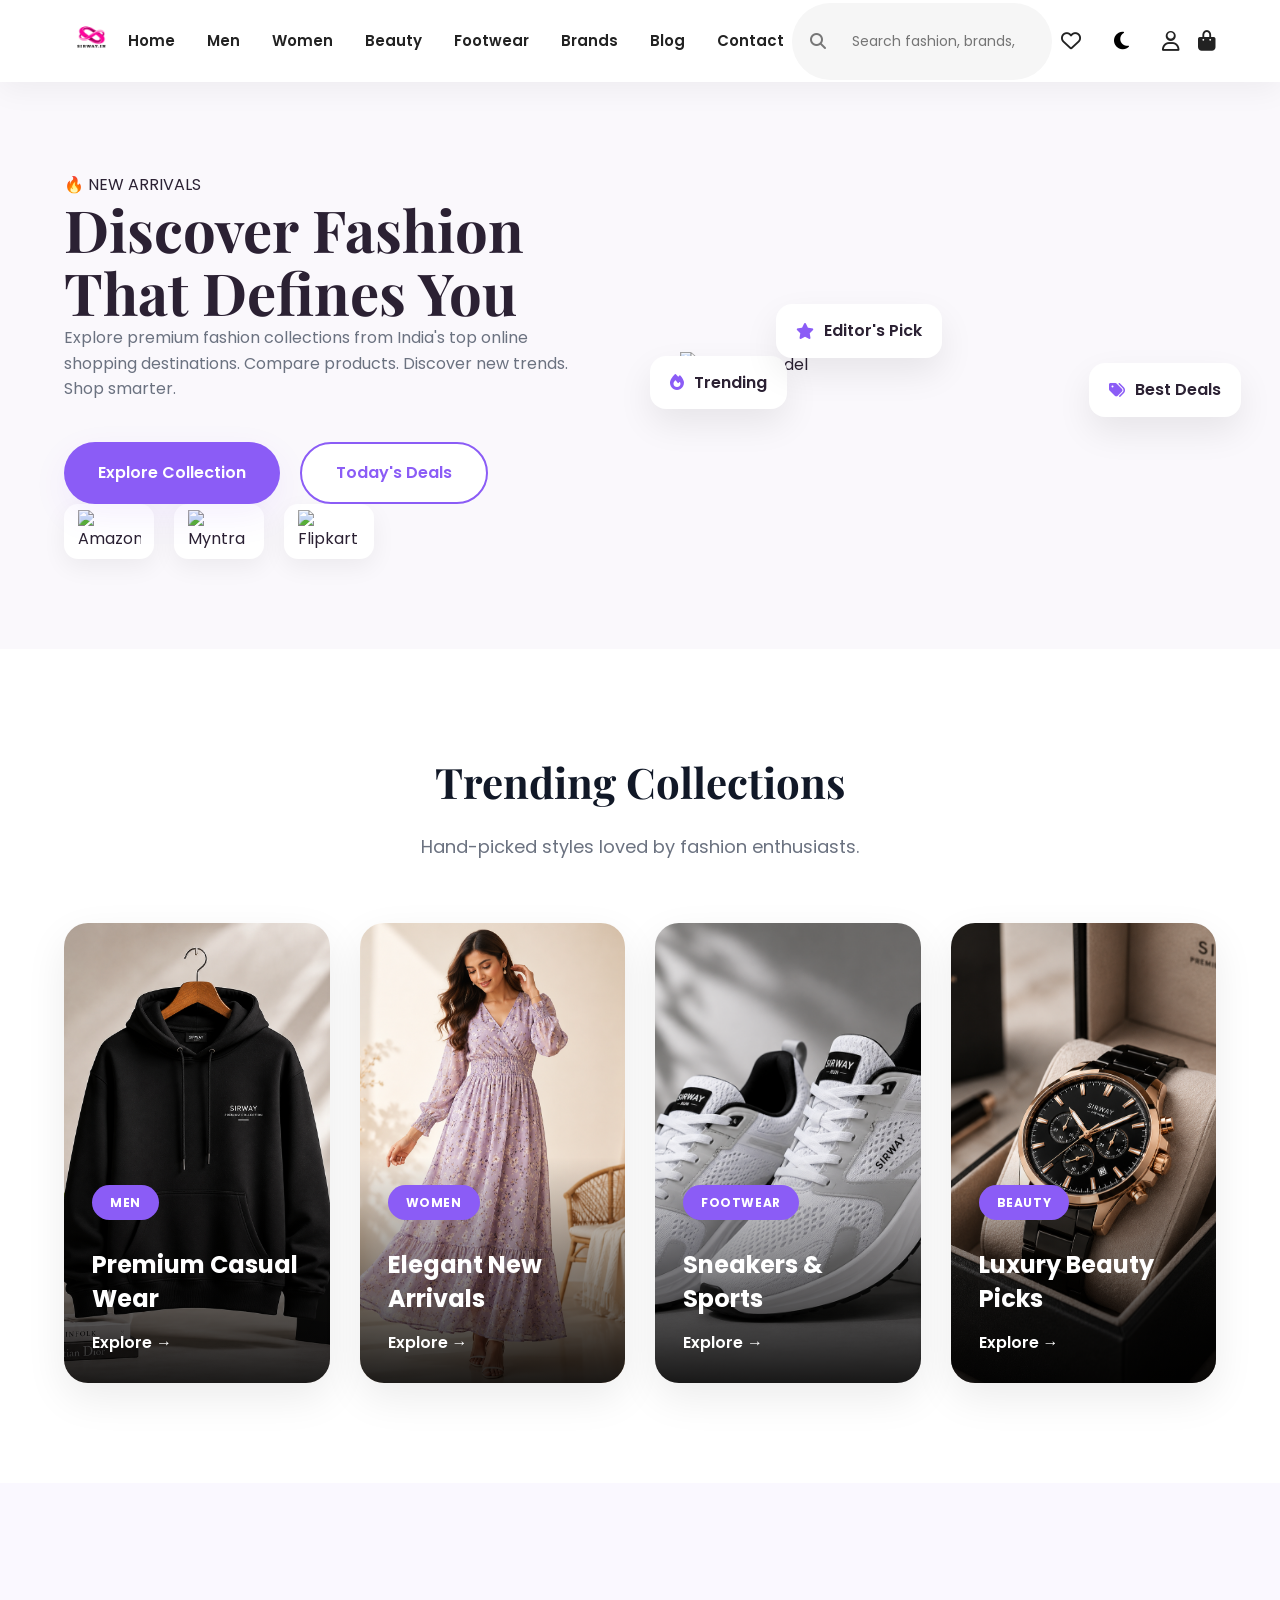
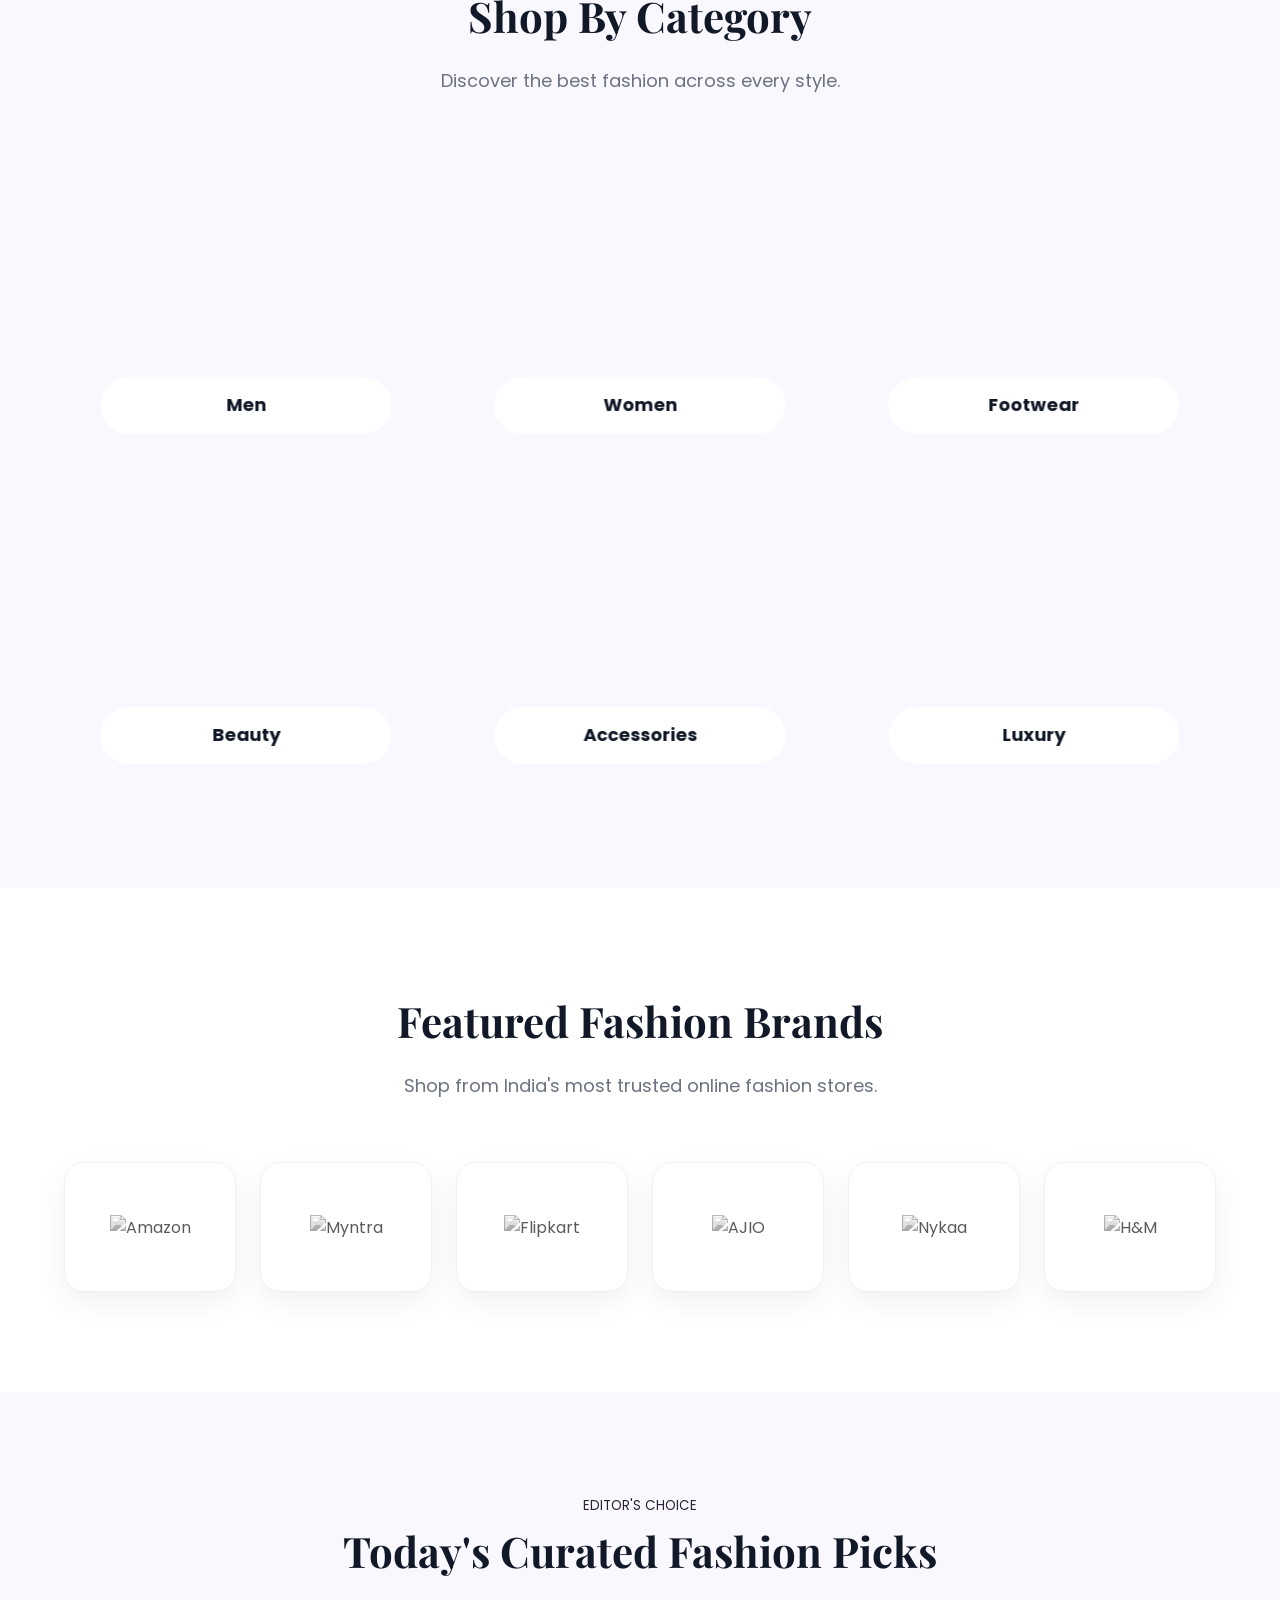
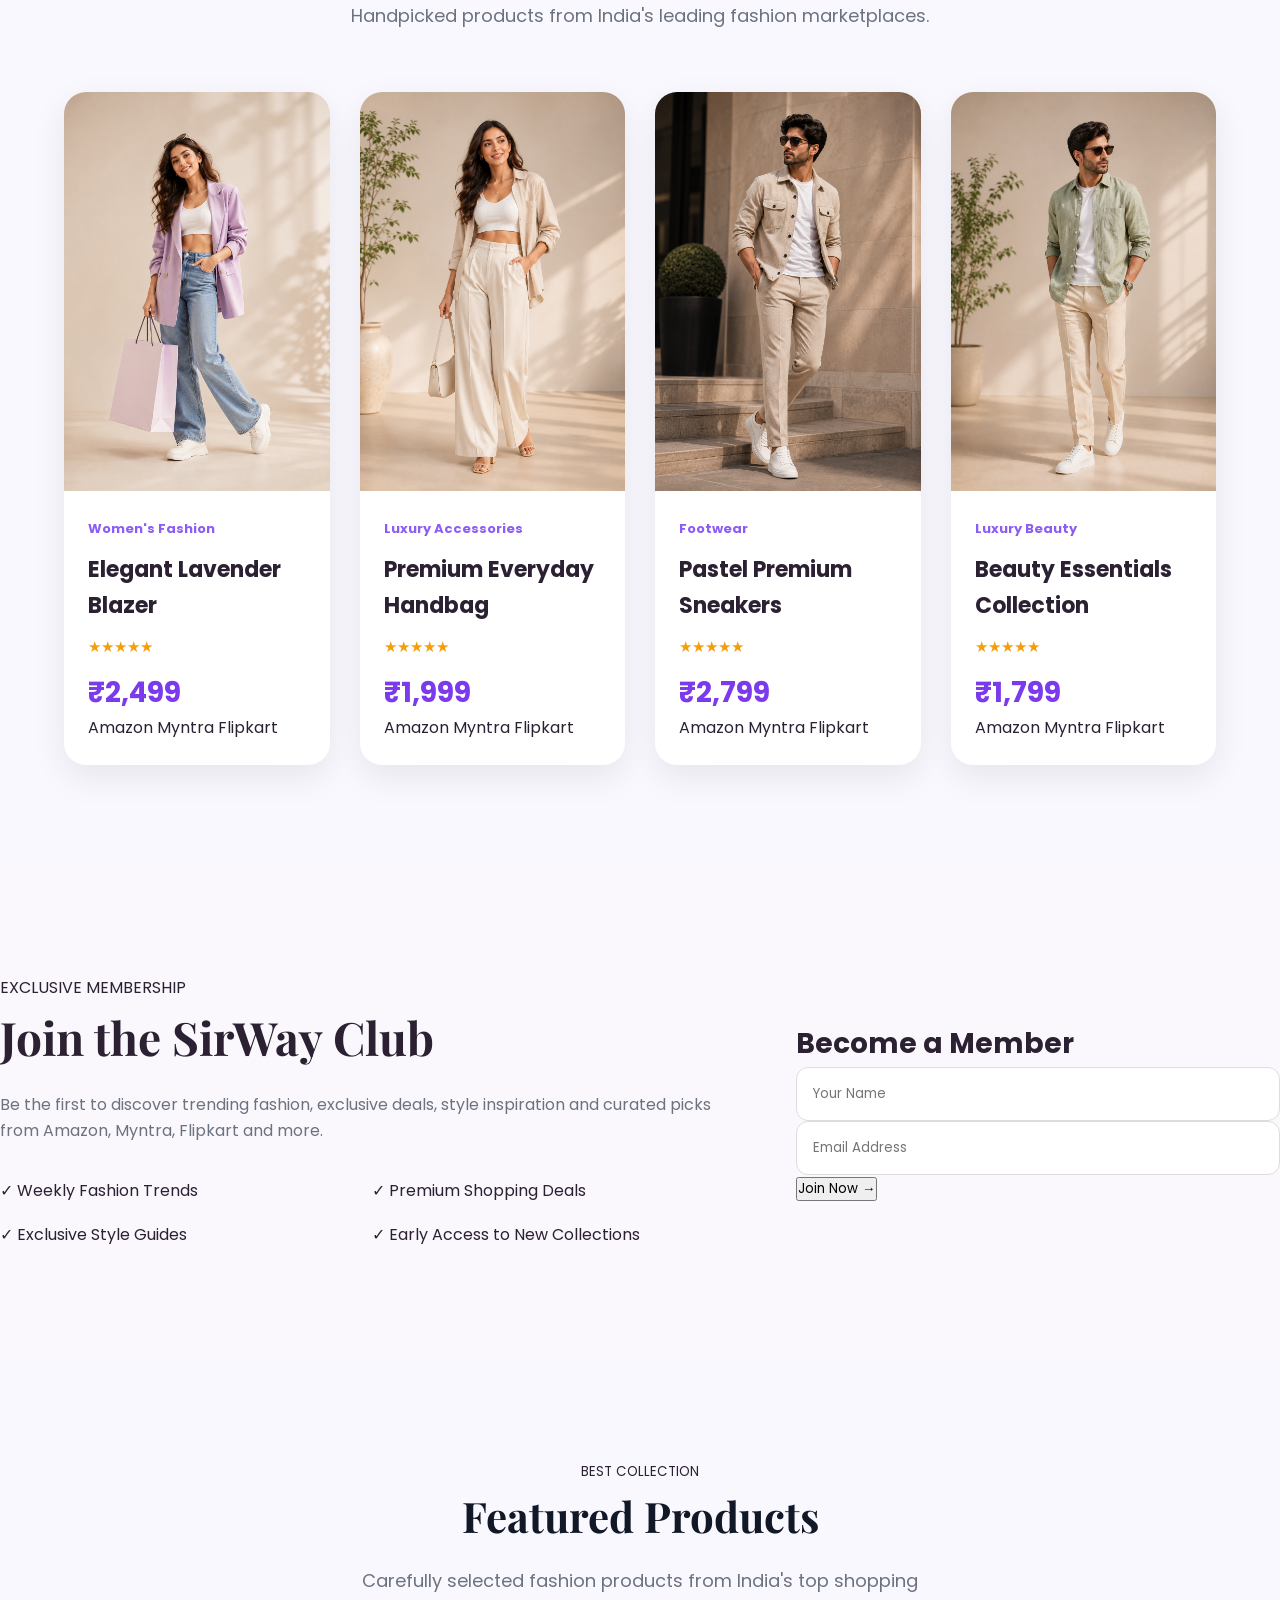
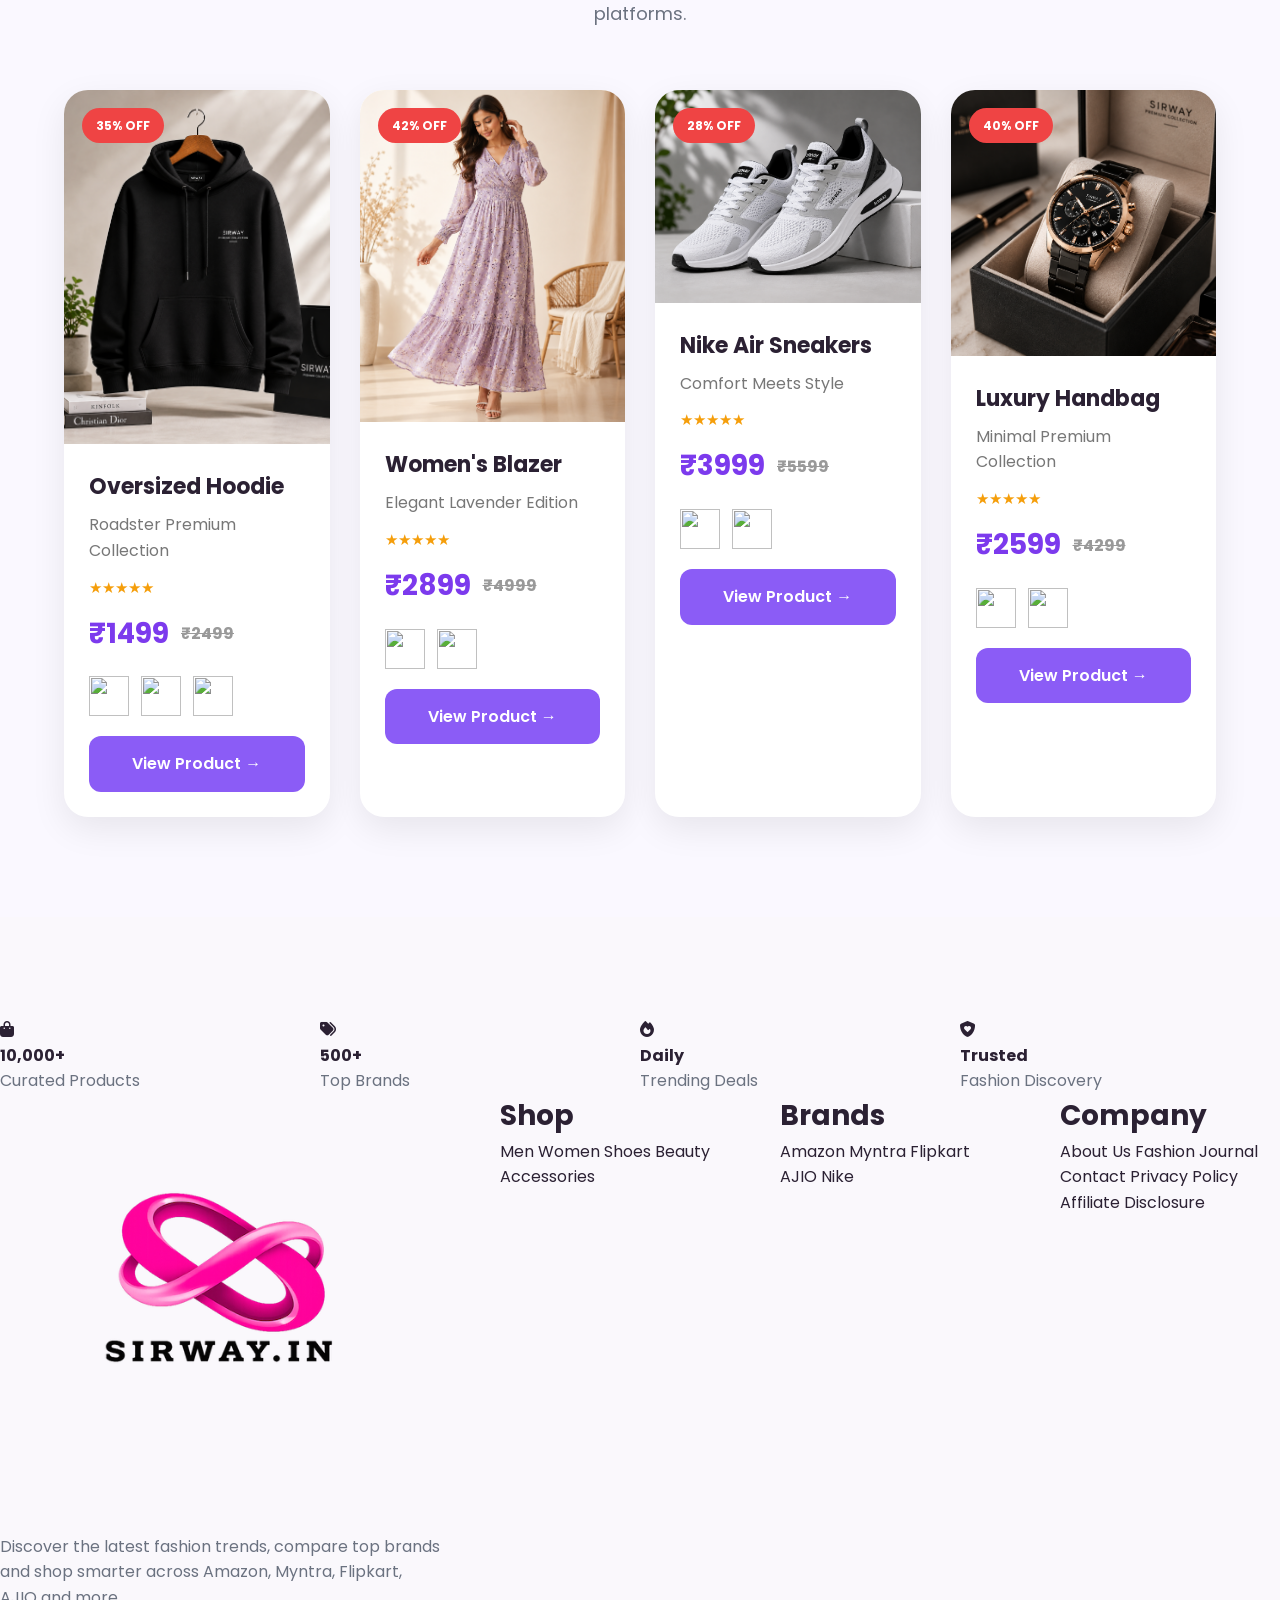
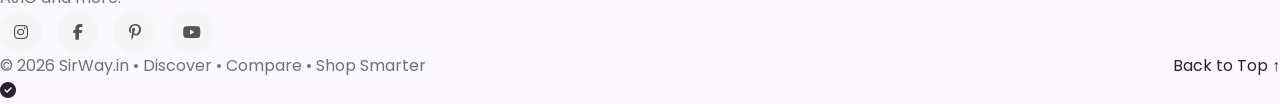
==== commit 3096bbf0: "Update index.html" ====
--- a/index.html
+++ b/index.html
@@ -68,7 +68,7 @@
 
 <a href="index.html" class="logo">
 
-<img src="images/logo/logo.png" alt="SirWay Logo">
+<img src="images/logo/logo.png" loading="lazy" alt="SirWay Logo">
 
 </a>
 
@@ -78,7 +78,7 @@
 
 <ul class="nav-links">
 
-<li><a href="#">Home</a></li>
+<li><a href="#" class="active">Home</a></li>
 
 <li><a href="#">Men</a></li>
 
@@ -205,19 +205,19 @@
 
 <div class="brand-item">
 
-<img src="images/brands/amazon.png" alt="Amazon">
+<img src="images/brands/amazon.png" loading="lazy" alt="Amazon">
 
 </div>
 
 <div class="brand-item">
 
-<img src="images/brands/myntra.png" alt="Myntra">
+<img src="images/brands/myntra.png" loading="lazy" alt="Myntra">
 
 </div>
 
 <div class="brand-item">
 
-<img src="images/brands/flipkart.png" alt="Flipkart">
+<img src="images/brands/flipkart.png" loading="lazy" alt="Flipkart">
 
 </div>
 
@@ -301,7 +301,7 @@
 
             <div class="collection-card">
 
-                <img src="images/products/product1.jpg" alt="Men Fashion">
+                <img src="images/products/product1.jpg" loading="lazy" alt="Men Fashion">
 
                 <div class="collection-overlay">
 
@@ -323,7 +323,7 @@
 
             <div class="collection-card">
 
-                <img src="images/products/product2.jpg" alt="Women Fashion">
+                <img src="images/products/product2.jpg" loading="lazy" alt="Women Fashion">
 
                 <div class="collection-overlay">
 
@@ -345,7 +345,7 @@
 
             <div class="collection-card">
 
-                <img src="images/products/product3.jpg" alt="Shoes">
+                <img src="images/products/product3.jpg" loading="lazy" alt="Shoes">
 
                 <div class="collection-overlay">
 
@@ -367,7 +367,7 @@
 
             <div class="collection-card">
 
-                <img src="images/products/product4.jpg" alt="Beauty">
+                <img src="images/products/product4.jpg" loading="lazy" alt="Beauty">
 
                 <div class="collection-overlay">
 
@@ -421,7 +421,7 @@
 
             <a href="#" class="category-card">
 
-                <img src="images/categories/men.jpg" alt="Men">
+                <img src="images/categories/men.jpg" loading="lazy" alt="Men">
 
                 <div class="category-name">
 
@@ -433,7 +433,7 @@
 
             <a href="#" class="category-card">
 
-                <img src="images/categories/women.jpg" alt="Women">
+                <img src="images/categories/women.jpg" loading="lazy" alt="Women">
 
                 <div class="category-name">
 
@@ -445,7 +445,7 @@
 
             <a href="#" class="category-card">
 
-                <img src="images/categories/shoes.jpg" alt="Footwear">
+                <img src="images/categories/shoes.jpg" loading="lazy" alt="Footwear">
 
                 <div class="category-name">
 
@@ -457,7 +457,7 @@
 
             <a href="#" class="category-card">
 
-                <img src="images/categories/beauty.jpg" alt="Beauty">
+                <img src="images/categories/beauty.jpg" loading="lazy" alt="Beauty">
 
                 <div class="category-name">
 
@@ -469,7 +469,7 @@
 
             <a href="#" class="category-card">
 
-                <img src="images/categories/accessories.jpg" alt="Accessories">
+                <img src="images/categories/accessories.jpg" loading="lazy" alt="Accessories">
 
                 <div class="category-name">
 
@@ -481,7 +481,7 @@
 
             <a href="#" class="category-card">
 
-                <img src="images/categories/luxury.jpg" alt="Luxury">
+                <img src="images/categories/luxury.jpg" loading="lazy" alt="Luxury">
 
                 <div class="category-name">
 
@@ -525,37 +525,37 @@
 
             <a href="#" class="brand-card">
 
-                <img src="images/brands/amazon.png" alt="Amazon">
+                <img src="images/brands/amazon.png" loading="lazy" alt="Amazon">
 
             </a>
 
             <a href="#" class="brand-card">
 
-                <img src="images/brands/myntra.png" alt="Myntra">
+                <img src="images/brands/myntra.png" loading="lazy" alt="Myntra">
 
             </a>
 
             <a href="#" class="brand-card">
 
-                <img src="images/brands/flipkart.png" alt="Flipkart">
+                <img src="images/brands/flipkart.png" loading="lazy" alt="Flipkart">
 
             </a>
 
             <a href="#" class="brand-card">
 
-                <img src="images/brands/ajio.png" alt="AJIO">
+                <img src="images/brands/ajio.png" loading="lazy" alt="AJIO">
 
             </a>
 
             <a href="#" class="brand-card">
 
-                <img src="images/brands/nykaa.png" alt="Nykaa">
+                <img src="images/brands/nykaa.png" loading="lazy" alt="Nykaa">
 
             </a>
 
             <a href="#" class="brand-card">
 
-                <img src="images/brands/hm.png" alt="H&M">
+                <img src="images/brands/hm.png" loading="lazy" alt="H&M">
 
             </a>
 
@@ -591,7 +591,7 @@
 
             <div class="editor-card">
 
-                <img src="images/products/pick1.jpg" alt="">
+                <img src="images/products/pick1.jpg" loading="lazy" alt="">
 
                 <div class="editor-content">
 
@@ -629,7 +629,7 @@
 
             <div class="editor-card">
 
-                <img src="images/products/pick2.jpg" alt="">
+                <img src="images/products/pick2.jpg" loading="lazy" alt="">
 
                 <div class="editor-content">
 
@@ -667,7 +667,7 @@
 
             <div class="editor-card">
 
-                <img src="images/products/pick3.jpg" alt="">
+                <img src="images/products/pick3.jpg" loading="lazy" alt="">
 
                 <div class="editor-content">
 
@@ -705,7 +705,7 @@
 
             <div class="editor-card">
 
-                <img src="images/products/pick4.jpg" alt="">
+                <img src="images/products/pick4.jpg" loading="lazy" alt="">
 
                 <div class="editor-content">
 
@@ -853,7 +853,7 @@
 
                 <div class="product-image">
 
-                    <img src="images/products/product1.jpg">
+                    <img src="images/products/product1.jpg" loading="lazy" alt="Oversized Hoodie">
 
                     <span class="discount">35% OFF</span>
 
@@ -881,11 +881,11 @@
 
                     <div class="stores">
 
-                        <img src="images/brands/amazon.png">
-
-                        <img src="images/brands/myntra.png">
-
-                        <img src="images/brands/flipkart.png">
+                        <img src="images/brands/amazon.png" loading="lazy">
+
+                        <img src="images/brands/myntra.png" loading="lazy">
+
+                        <img src="images/brands/flipkart.png" loading="lazy">
 
                     </div>
 
@@ -905,7 +905,7 @@
 
                 <div class="product-image">
 
-                    <img src="images/products/product2.jpg">
+                    <img src="images/products/product2.jpg" loading="lazy" alt="Women's Blazer">
 
                     <span class="discount">42% OFF</span>
 
@@ -933,9 +933,9 @@
 
                     <div class="stores">
 
-                        <img src="images/brands/myntra.png">
-
-                        <img src="images/brands/ajio.png">
+                        <img src="images/brands/myntra.png" loading="lazy">
+
+                        <img src="images/brands/ajio.png" loading="lazy">
 
                     </div>
 
@@ -955,7 +955,7 @@
 
                 <div class="product-image">
 
-                    <img src="images/products/product3.jpg">
+                    <img src="images/products/product3.jpg" loading="lazy" alt="Nike Air Sneakers">
 
                     <span class="discount">28% OFF</span>
 
@@ -983,9 +983,9 @@
 
                     <div class="stores">
 
-                        <img src="images/brands/nike.png">
-
-                        <img src="images/brands/amazon.png">
+                        <img src="images/brands/nike.png" loading="lazy">
+
+                        <img src="images/brands/amazon.png" loading="lazy">
 
                     </div>
 
@@ -1005,7 +1005,7 @@
 
                 <div class="product-image">
 
-                    <img src="images/products/product4.jpg">
+                    <img src="images/products/product4.jpg" loading="lazy" alt="Luxury Handbag">
 
                     <span class="discount">40% OFF</span>
 
@@ -1033,9 +1033,9 @@
 
                     <div class="stores">
 
-                        <img src="images/brands/nykaa.png">
-
-                        <img src="images/brands/amazon.png">
+                        <img src="images/brands/nykaa.png" loading="lazy">
+
+                        <img src="images/brands/amazon.png" loading="lazy">
 
                     </div>
 
@@ -1112,7 +1112,7 @@
 
         <div class="footer-about">
 
-            <img src="images/logo/logo.png" alt="SirWay">
+            <img src="images/logo/logo.png" loading="lazy" alt="SirWay">
 
             <p>
 
@@ -1212,6 +1212,14 @@
 </footer>
 
 <script src="js/main.js"></script>
-
+<!-- TOAST -->
+
+<div id="toast">
+
+    <i class="fa-solid fa-circle-check"></i>
+
+    <span id="toast-message"></span>
+
+</div>
 </body>
 </html>
--- a/css/style.css
+++ b/css/style.css
@@ -1222,3 +1222,177 @@
 }
 
 }
+
+/*=========================================
+        PAGE LOADER
+=========================================*/
+
+#loader{
+
+position:fixed;
+
+top:0;
+
+left:0;
+
+width:100%;
+
+height:100%;
+
+background:#fff;
+
+display:flex;
+
+justify-content:center;
+
+align-items:center;
+
+z-index:99999;
+
+transition:.5s;
+
+}
+
+.loader-circle{
+
+width:70px;
+
+height:70px;
+
+border:6px solid #eee;
+
+border-top:6px solid #8b5cf6;
+
+border-radius:50%;
+
+animation:spin 1s linear infinite;
+
+}
+
+@keyframes spin{
+
+100%{
+
+transform:rotate(360deg);
+
+}
+
+}
+
+
+/*=========================================
+        SCROLL BAR
+=========================================*/
+
+#progress-bar{
+
+position:fixed;
+
+top:0;
+
+left:0;
+
+height:4px;
+
+width:0;
+
+background:#8b5cf6;
+
+z-index:9999;
+
+}
+
+
+/*=========================================
+        WISHLIST
+=========================================*/
+
+.active-heart{
+
+color:#ff3b5c;
+
+}
+
+
+/*=========================================
+        DARK MODE
+=========================================*/
+
+.dark-mode{
+
+background:#111;
+
+color:#eee;
+
+}
+
+.dark-mode section{
+
+background:#111;
+
+}
+
+.dark-mode .header{
+
+background:#1b1b1b;
+
+}
+
+.dark-mode .footer{
+
+background:#0d0d0d;
+
+}
+
+.dark-mode .product,
+.dark-mode .editor-card,
+.dark-mode .collection-card,
+.dark-mode .category-card{
+
+background:#1d1d1d;
+
+color:#fff;
+
+}
+
+
+/*=========================================
+        IMAGE ZOOM
+=========================================*/
+
+.product-image{
+
+overflow:hidden;
+
+}
+
+.product-image img{
+
+transition:.5s;
+
+}
+
+.product:hover img{
+
+transform:scale(1.1);
+
+}
+
+
+/*=========================================
+        THEME BUTTON
+=========================================*/
+
+#theme-toggle{
+
+background:none;
+
+border:none;
+
+font-size:20px;
+
+cursor:pointer;
+
+margin:0 15px;
+
+}
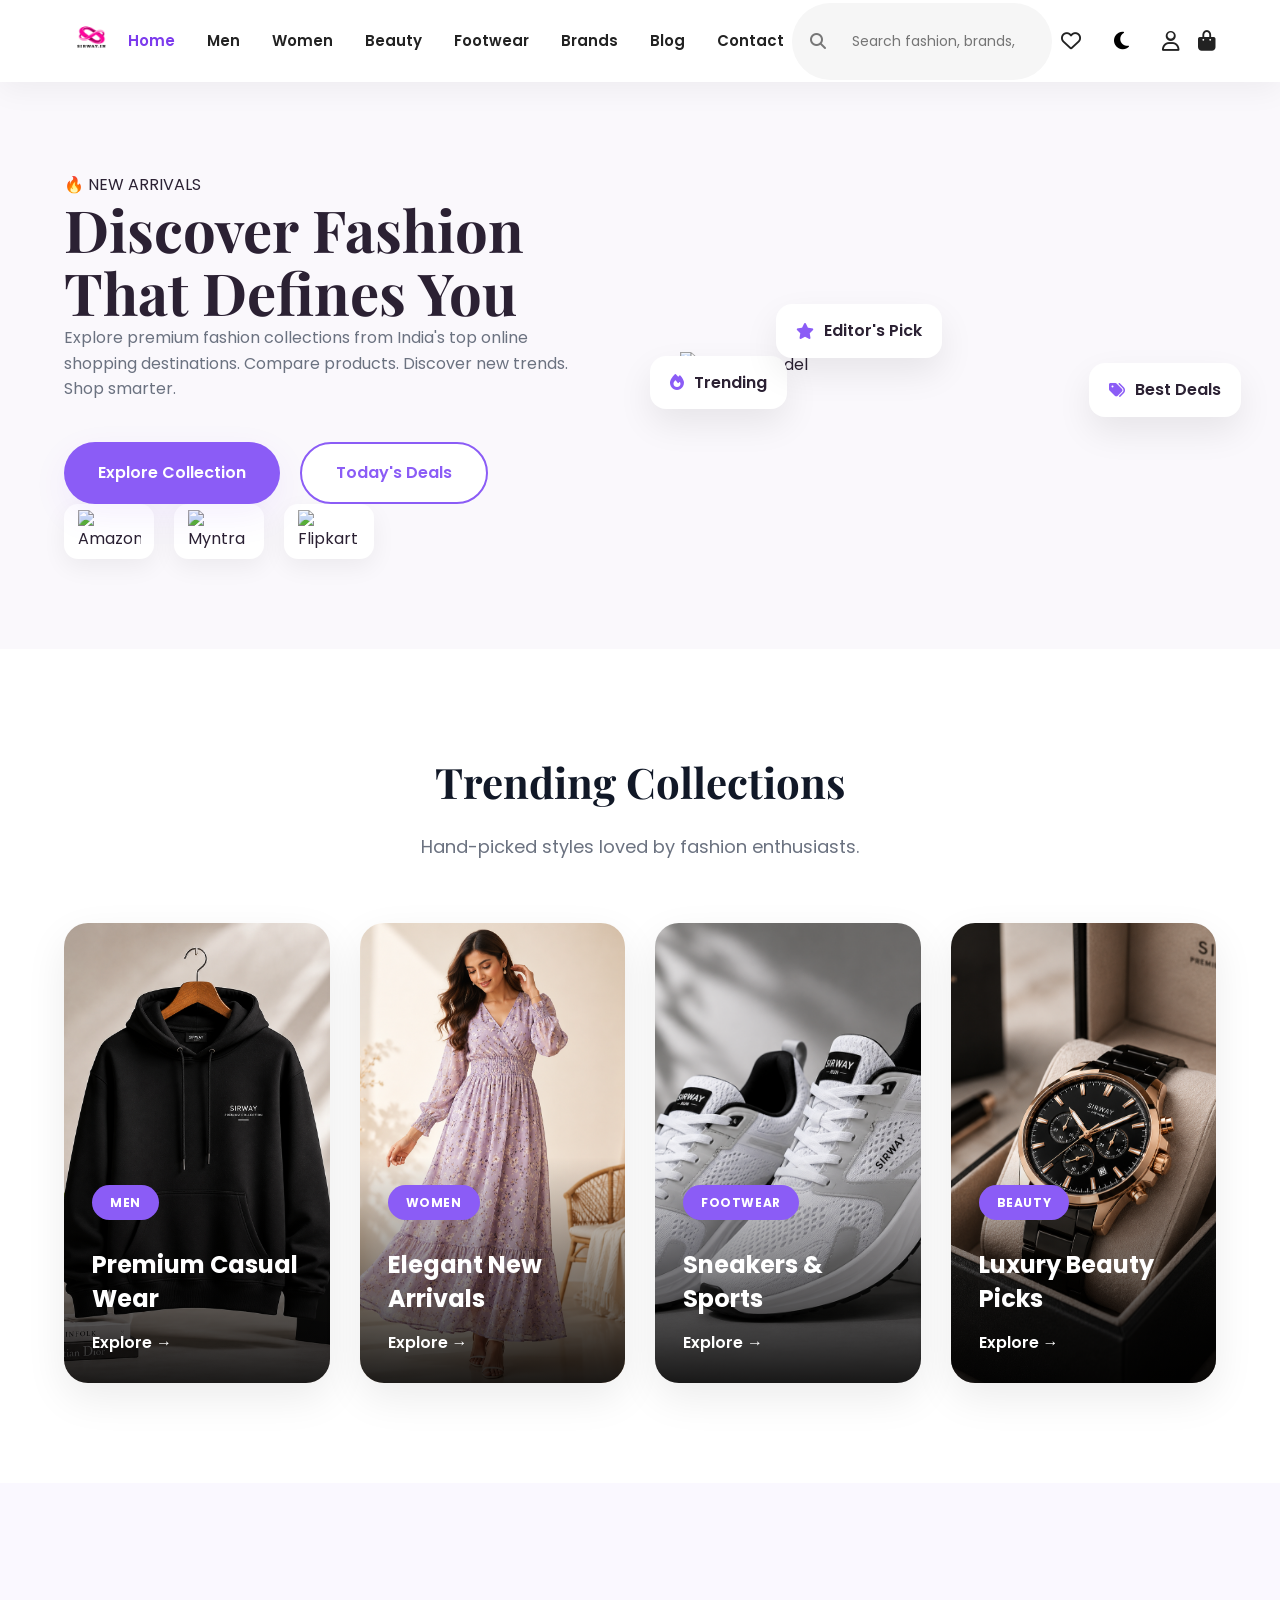
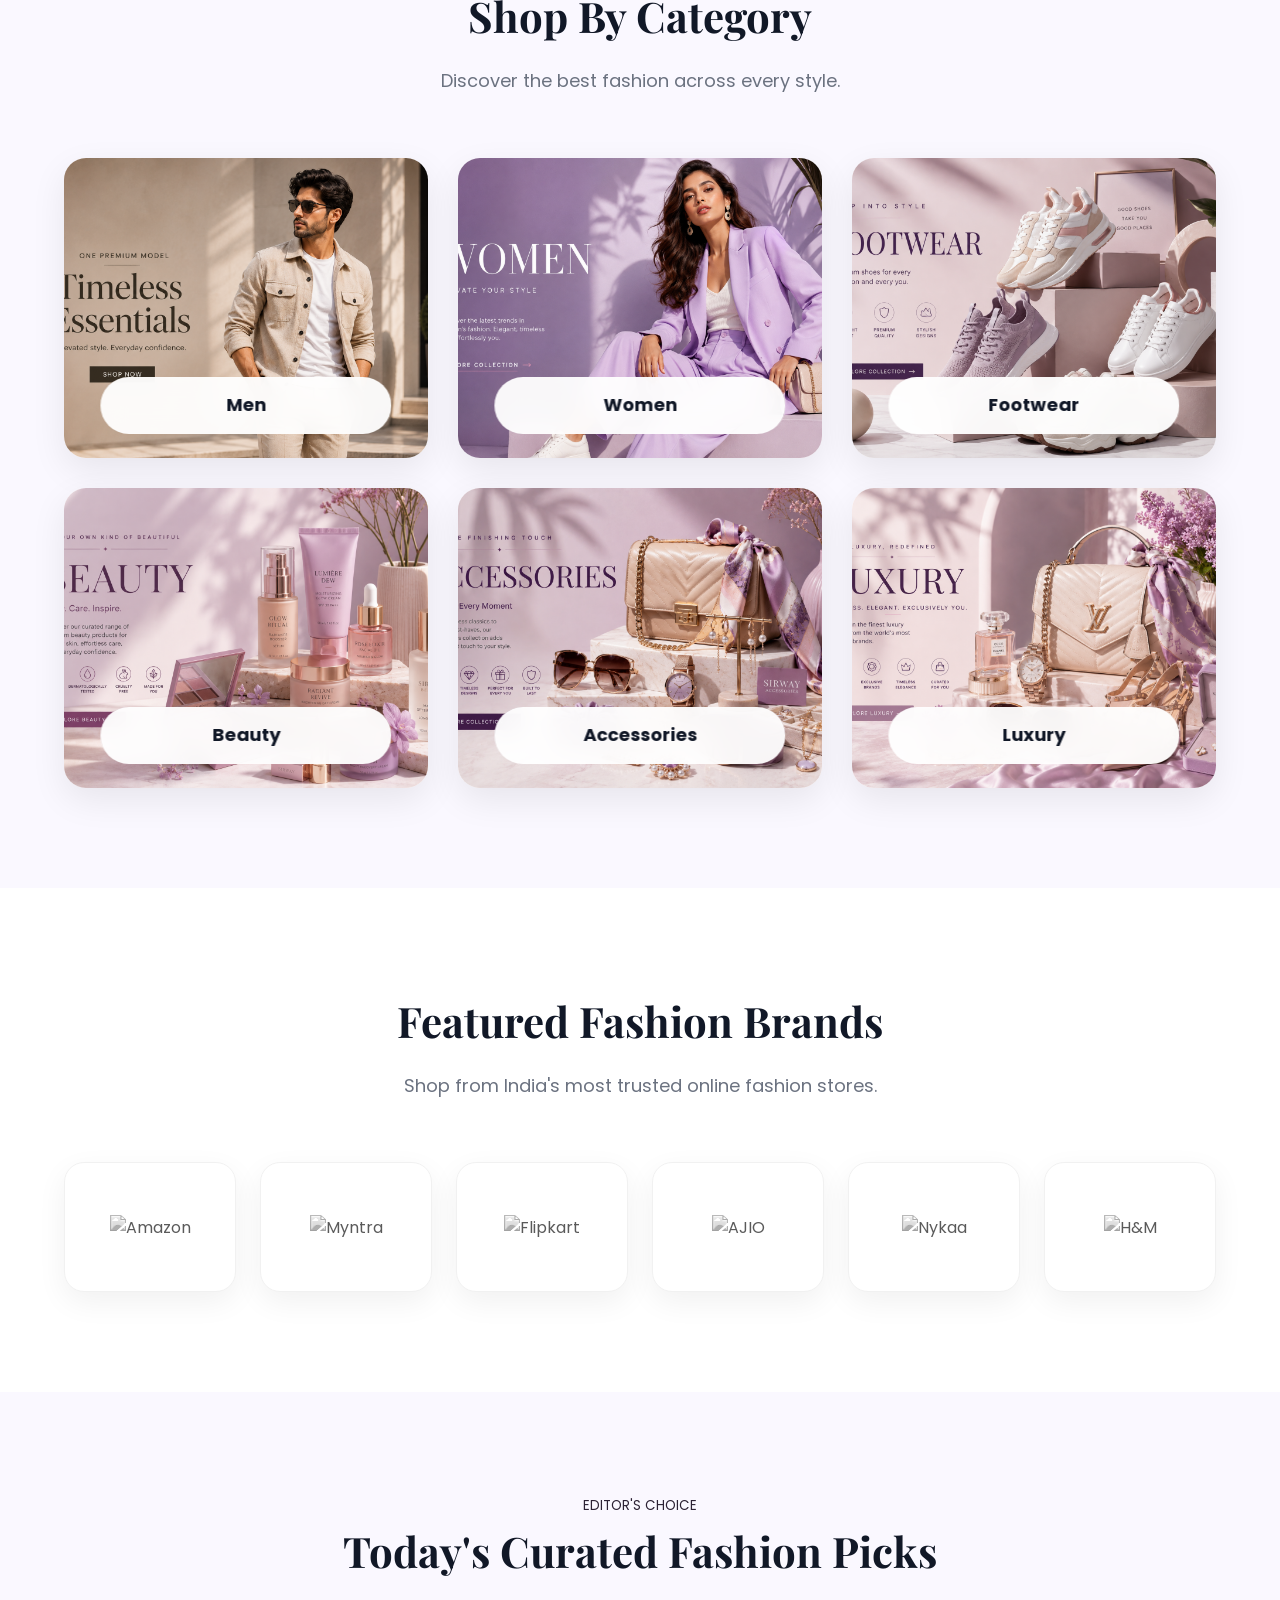
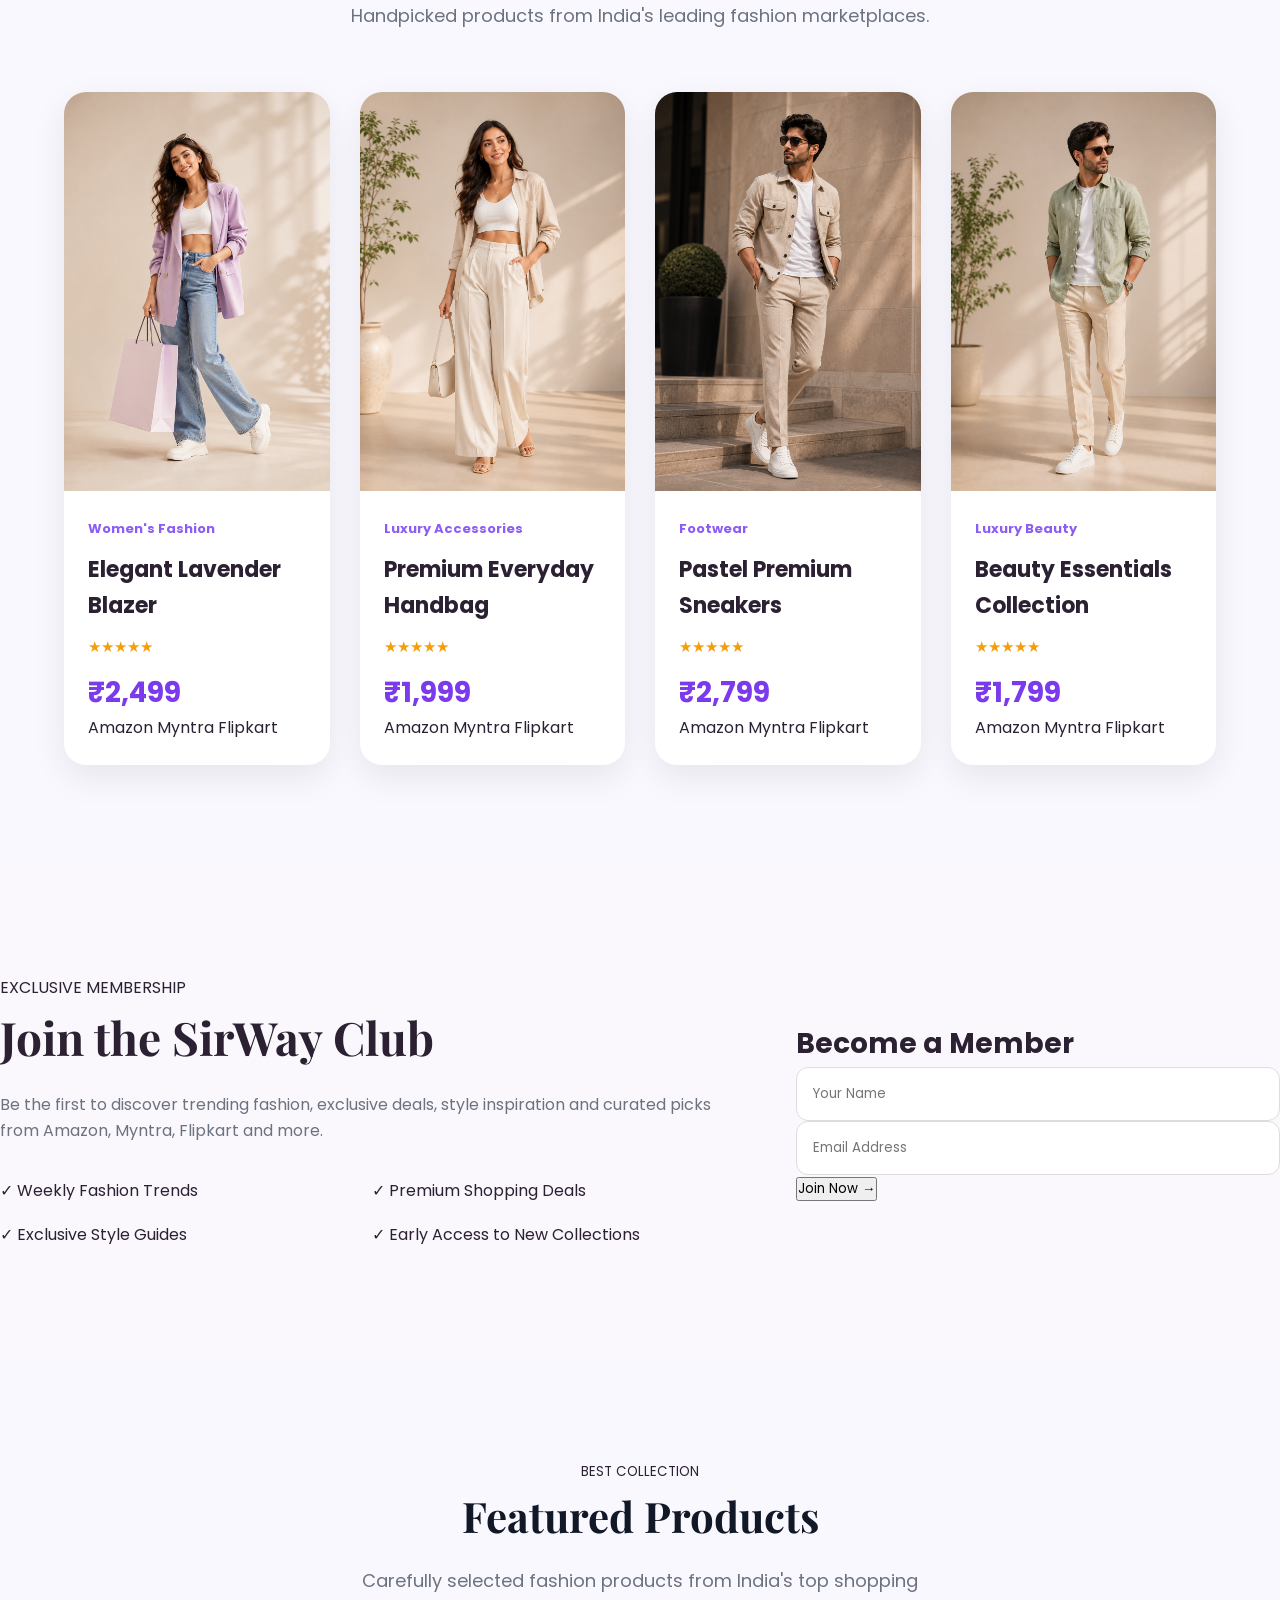
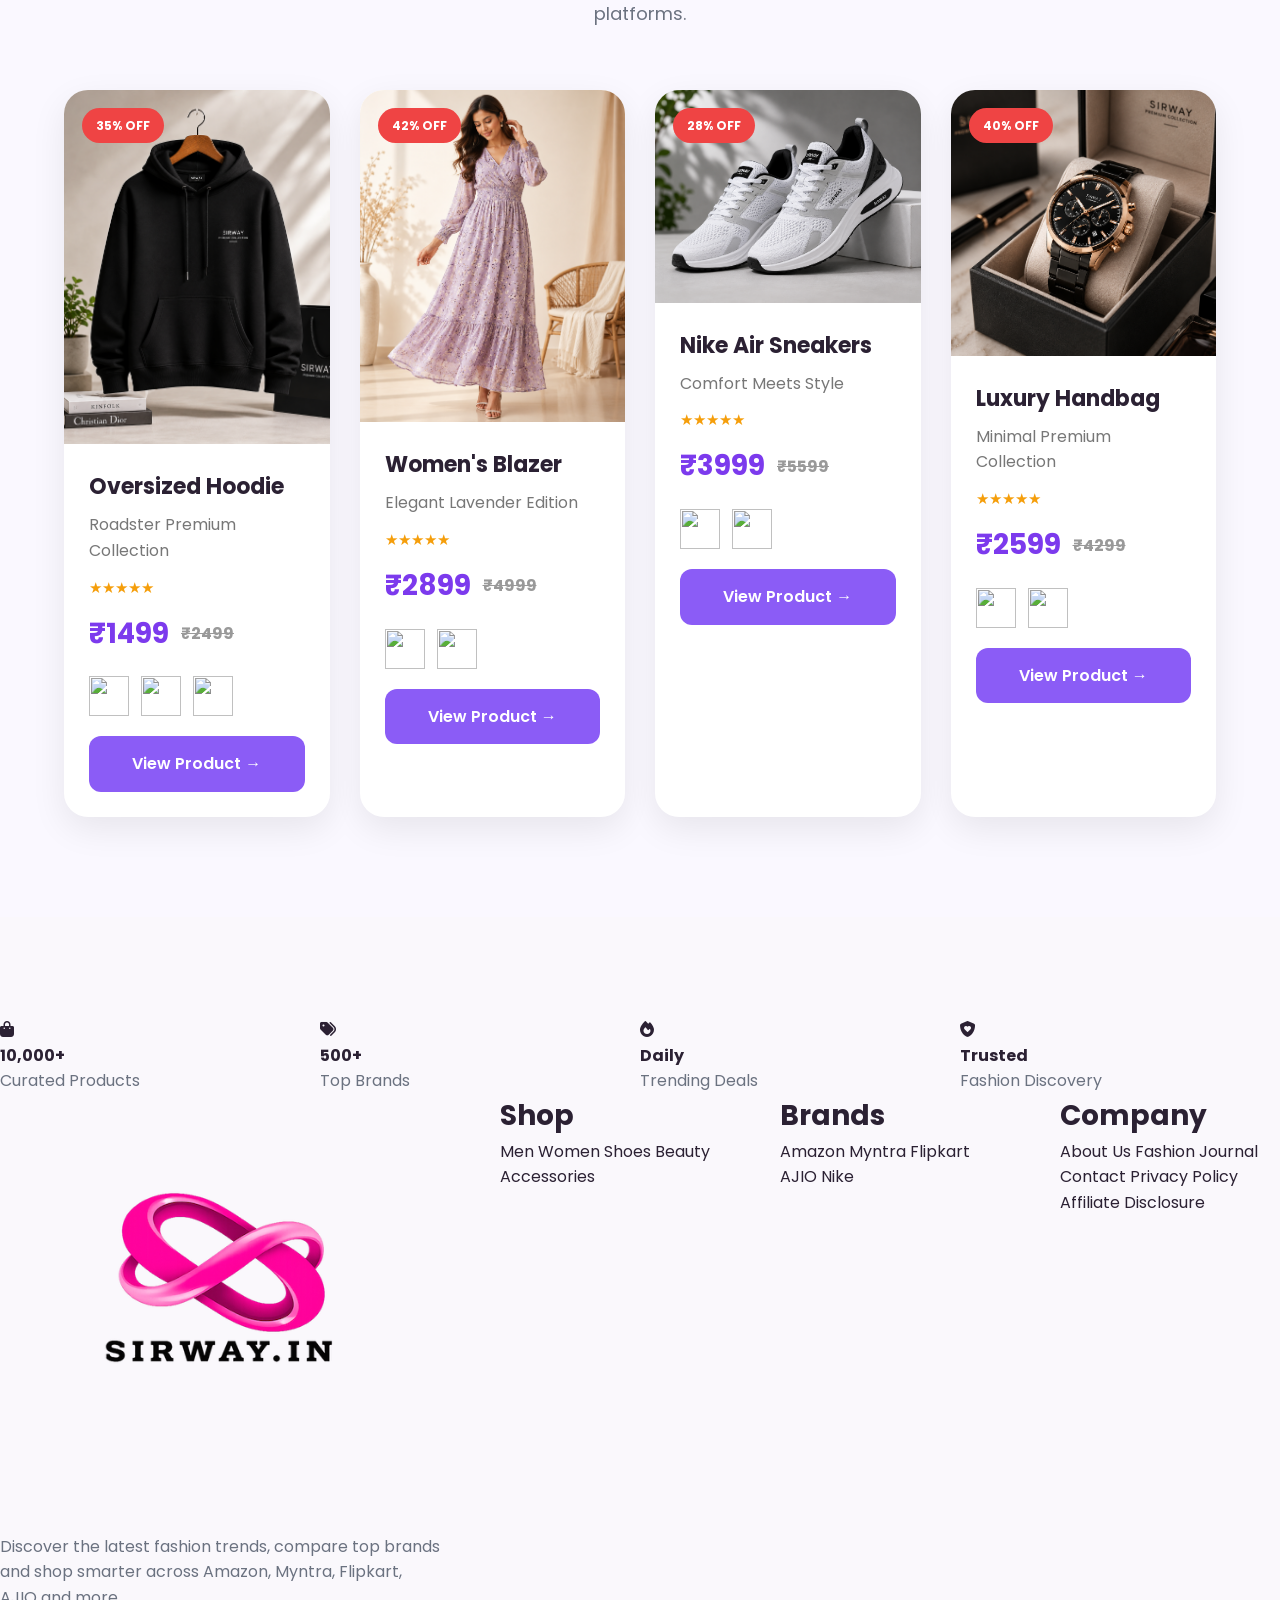
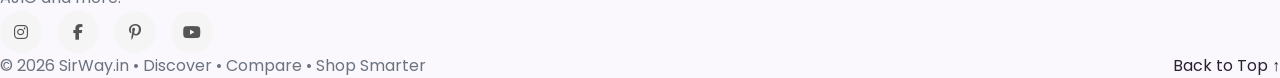
==== commit ca0040f5: "Update index.html" ====
--- a/index.html
+++ b/index.html
@@ -229,8 +229,8 @@
 
 <div class="hero-image">
 
-<img
-src="images/hero/hero-model.png"
+<img src="images/hero/hero-model.png"
+loading="eager"
 alt="Fashion Model">
 
 <!-- Floating Card 1 -->
--- a/css/style.css
+++ b/css/style.css
@@ -1396,3 +1396,75 @@
 margin:0 15px;
 
 }
+
+/*=========================================
+        TOAST
+=========================================*/
+
+#toast{
+
+position:fixed;
+
+right:30px;
+
+bottom:30px;
+
+background:#222;
+
+color:#fff;
+
+padding:15px 25px;
+
+border-radius:10px;
+
+display:flex;
+
+align-items:center;
+
+gap:10px;
+
+transform:translateY(100px);
+
+opacity:0;
+
+transition:.4s;
+
+z-index:99999;
+
+}
+
+#toast.show{
+
+transform:translateY(0);
+
+opacity:1;
+
+}
+
+#toast i{
+
+color:#7c3aed;
+
+}
+
+/*=========================================
+        ACTIVE MENU
+=========================================*/
+
+.nav-links a.active{
+
+color:#7c3aed;
+
+font-weight:600;
+
+}
+
+/*=========================================
+        SMOOTH SCROLL
+=========================================*/
+
+html{
+
+scroll-behavior:smooth;
+
+}
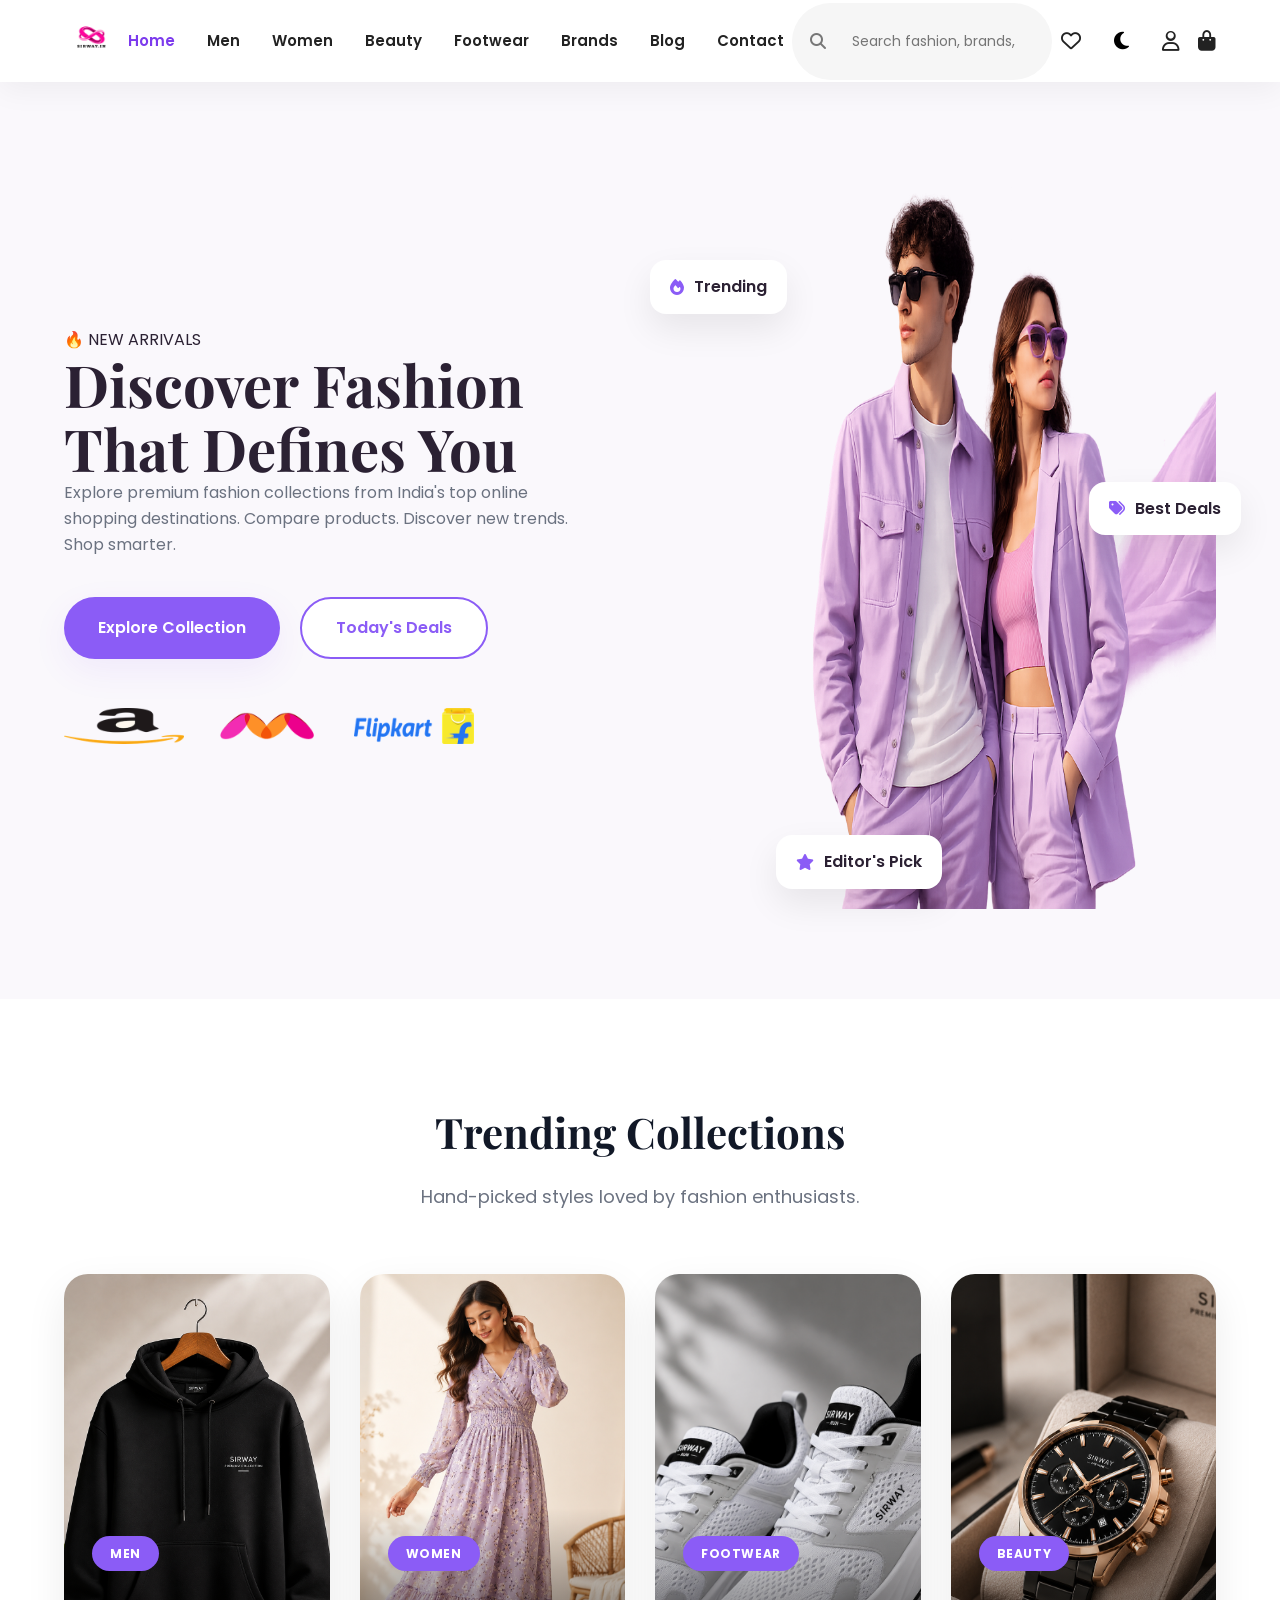
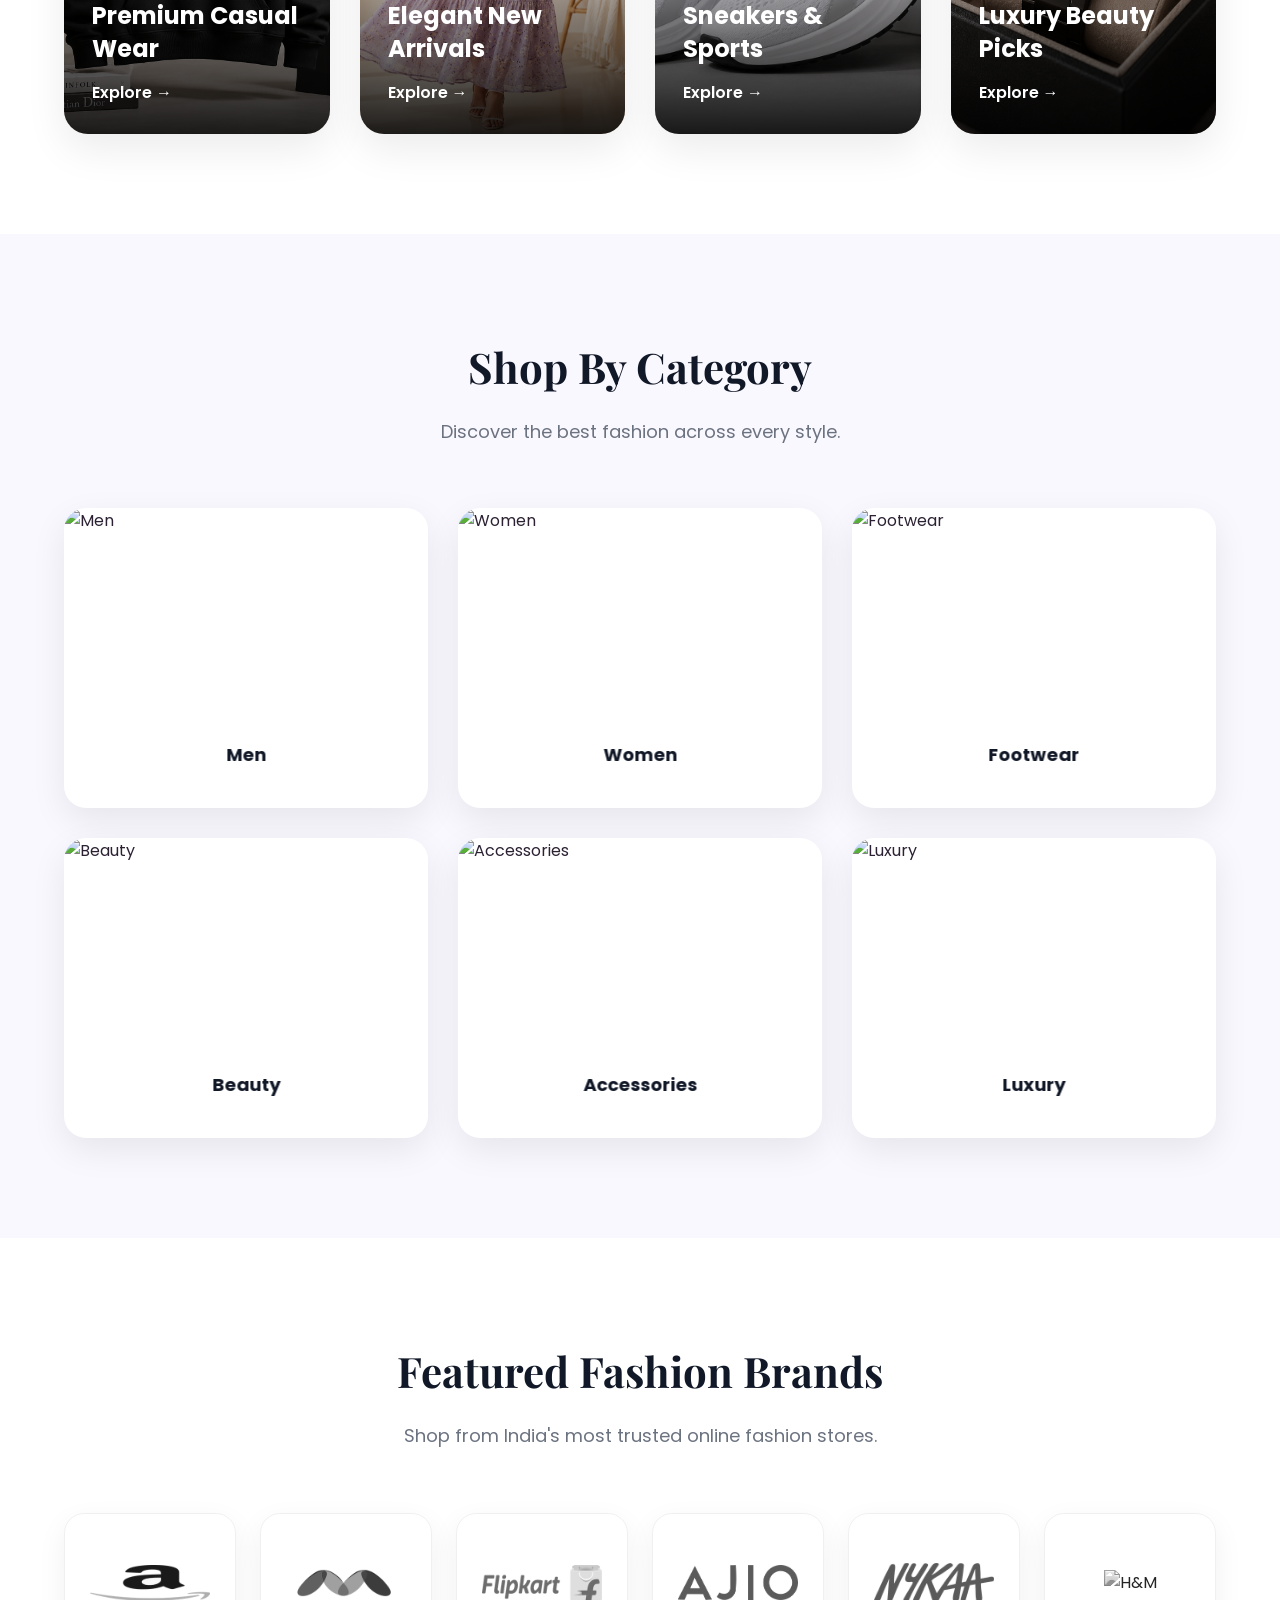
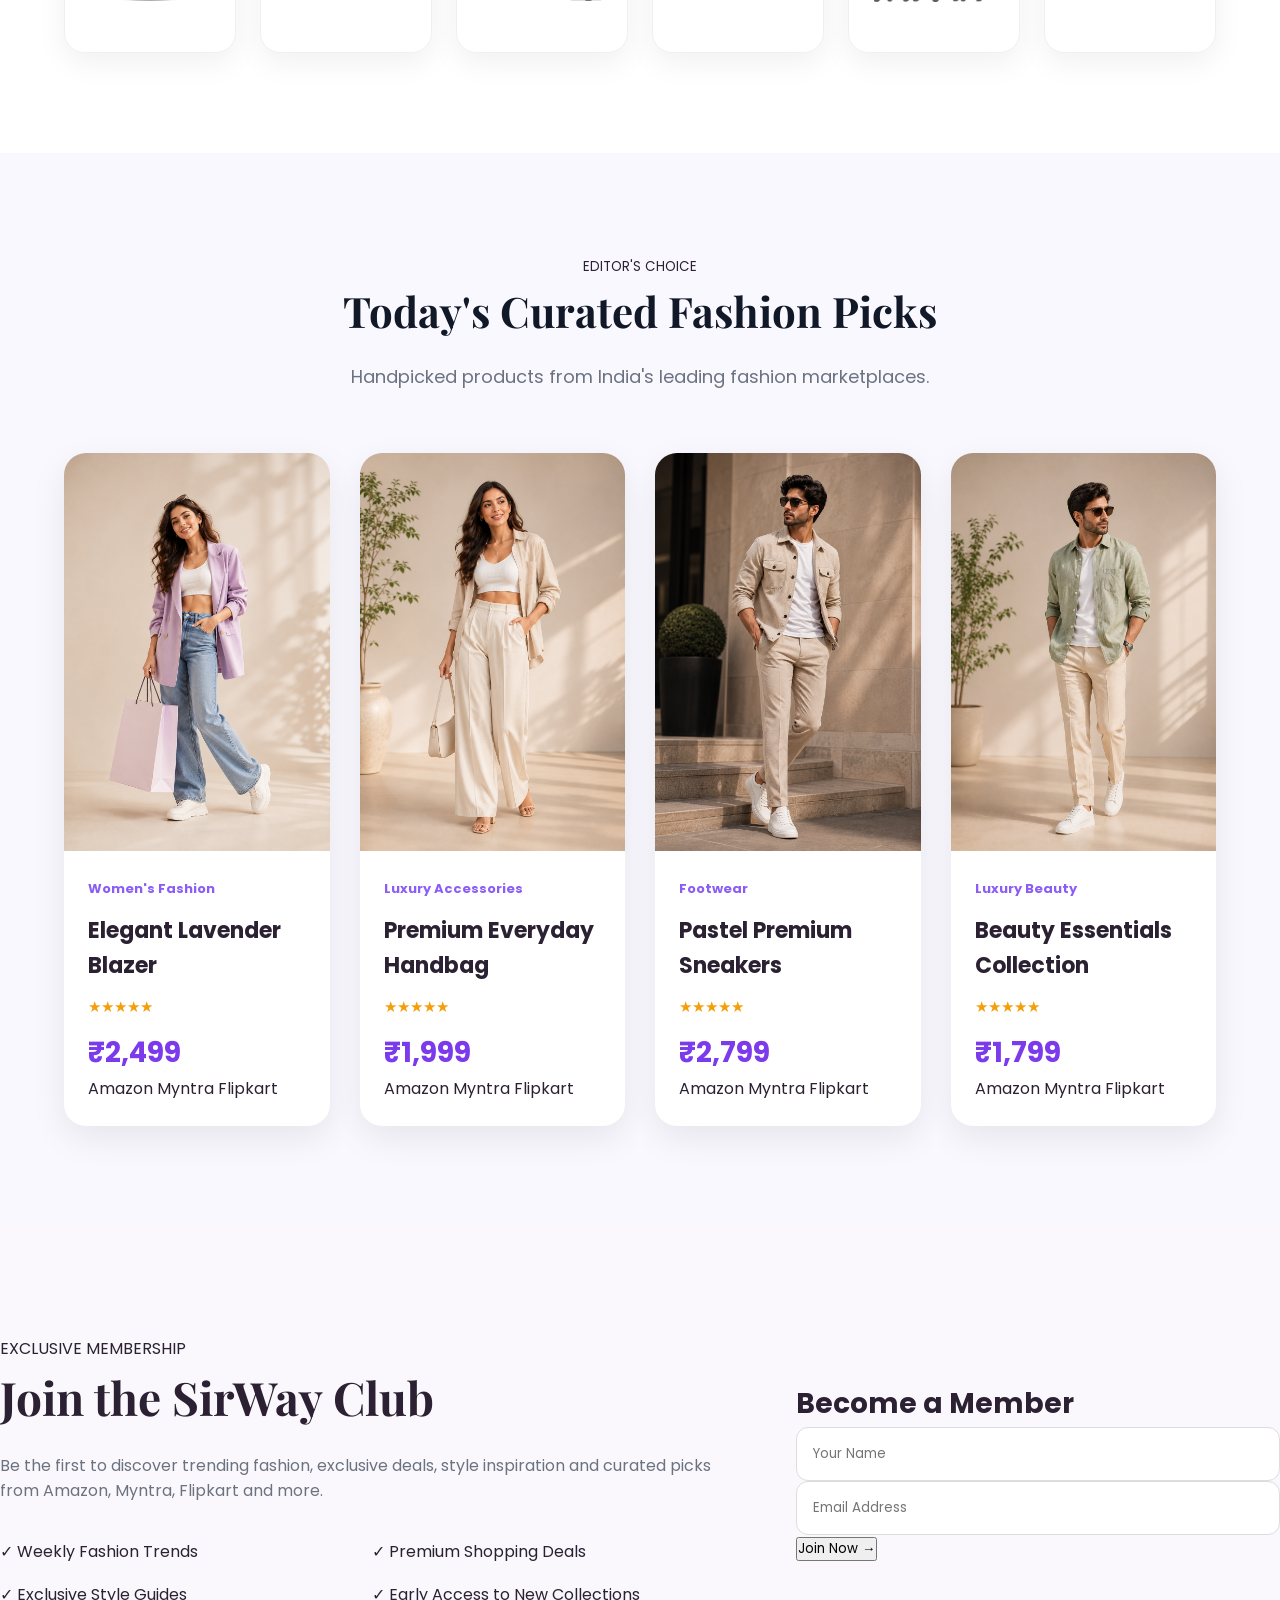
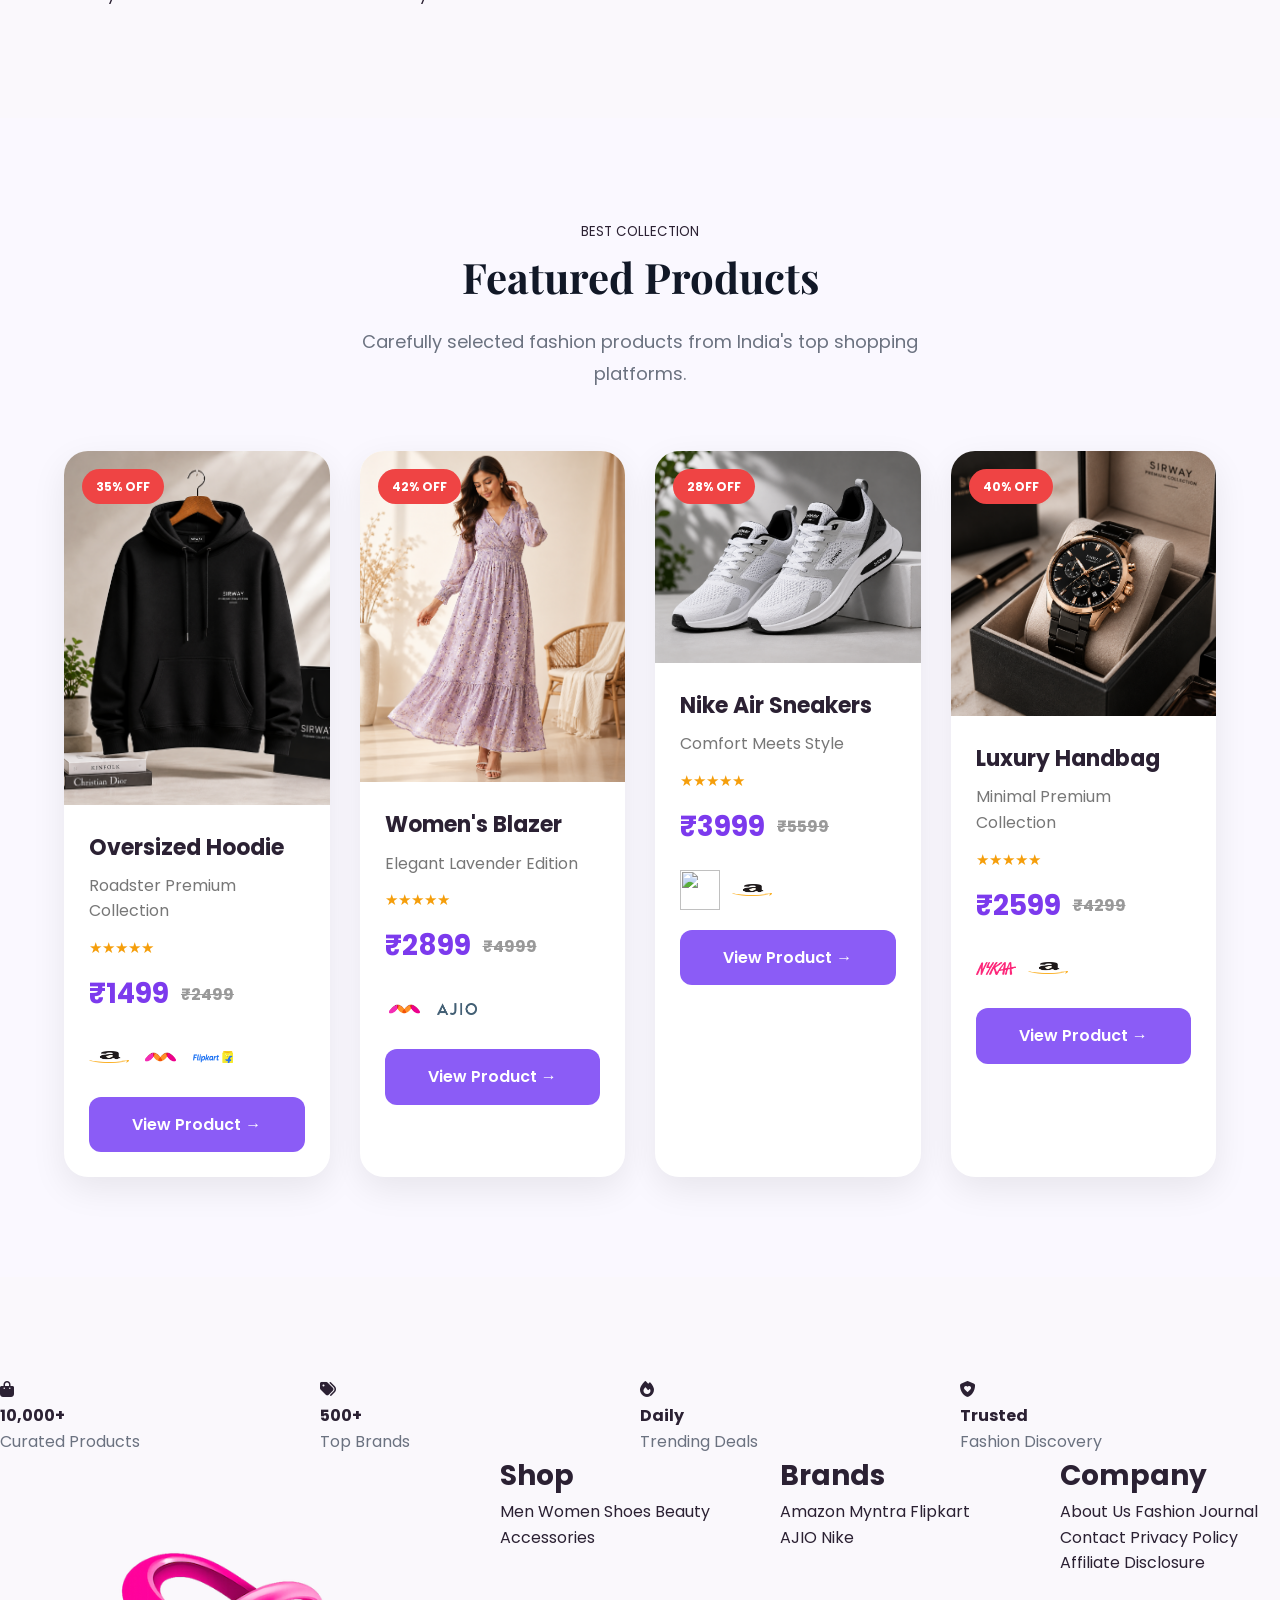
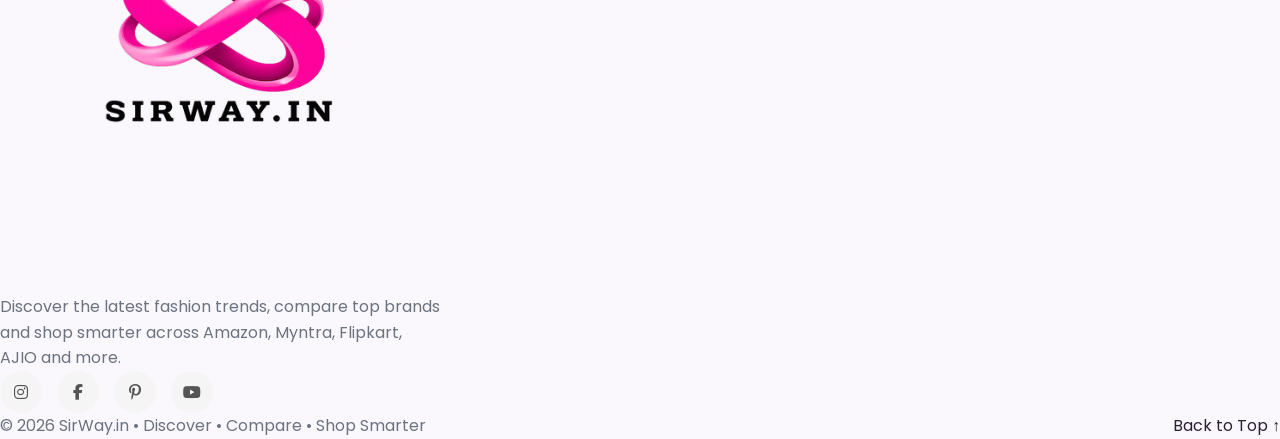
==== commit 5fdc31cd: "Update index.html" ====
--- a/index.html
+++ b/index.html
@@ -41,6 +41,19 @@
    <link rel="stylesheet" href="css/pages.css">
 
    <link rel="stylesheet" href="css/responsive.css">
+
+   <!-- Social Sharing -->
+
+    <meta property="og:title" content="SirWay | Discover Fashion">
+    <meta property="og:description" content="Compare fashion products from Amazon, Myntra, Flipkart and more.">
+    <meta property="og:image" content="images/logo/logo.png">
+    <meta property="og:type" content="website">
+
+    <!-- Twitter ard -->
+    <meta name="twitter:card" content="summary_large_image">
+    <meta name="twitter:title" content="SirWay">
+    <meta name="twitter:description" content="Discover fashion from India's leading brands.">
+    <meta name="twitter:image" content="images/logo/logo.png">
 
 </head>
 
--- a/css/style.css
+++ b/css/style.css
@@ -884,7 +884,7 @@
 ======================================*/
 
 .featured-brands{
-    padding:100px 0;
+    padding:80px 0;
     background:#ffffff;
 }
 
@@ -894,28 +894,26 @@
 
 .brands-grid{
     display:grid;
-    grid-template-columns:repeat(6,1fr);
-    gap:25px;
+    grid-template-columns:repeat(auto-fit,minmax(180px,1fr));
+    gap:30px;
+    margin-top:50px;
+}
+
+/*==============================
+Brand Card
+==============================*/
+
+.brand-card{
+    background:#fff;
+    border-radius:18px;
+    padding:25px;
+    display:flex;
+    justify-content:center;
     align-items:center;
-}
-
-/*==============================
-Brand Card
-==============================*/
-
-.brand-card{
-    height:130px;
-    background:#ffffff;
-    border-radius:22px;
-    display:flex;
-    align-items:center;
-    justify-content:center;
-    text-decoration:none;
-    box-shadow:0 12px 35px rgba(0,0,0,.06);
-    transition:all .35s ease;
-    border:1px solid #f1f1f1;
+    height:140px;
+    border:1px solid #f0f0f0;
+    transition:.35s ease;
     overflow:hidden;
-    position:relative;
 }
 
 /*==============================
@@ -923,30 +921,25 @@
 ==============================*/
 
 .brand-card img{
-    max-width:120px;
-    max-height:55px;
+    max-height:70px;
+    max-width:150px;
+    width:auto;
+    height:auto;
     object-fit:contain;
-    filter:grayscale(100%);
-    opacity:.75;
-    transition:all .4s ease;
-}
-
+    transition:.3s;
+}
 /*==============================
 Hover
 ==============================*/
 
 .brand-card:hover{
-    transform:translateY(-10px);
-    box-shadow:0 20px 45px rgba(139,92,246,.18);
-    border-color:#8B5CF6;
+    transform:translateY(-6px);
+    box-shadow:0 12px 30px rgba(0,0,0,.08);
 }
 
 .brand-card:hover img{
-    filter:grayscale(0%);
-    opacity:1;
-    transform:scale(1.08);
-}
-
+    transform:scale(1.05);
+}
 /*==============================
 Gradient Shine
 ==============================*/
--- a/css/components.css
+++ b/css/components.css
@@ -244,45 +244,25 @@
 ======================================================*/
 
 .brand-strip{
-
-    display:flex;
-
-    gap:20px;
-
+    display:flex;
+    gap:25px;
+    margin-top:40px;
+    align-items:center;
+    flex-wrap:wrap;
 }
 
 .brand-item{
-
-    width:90px;
-
+    display:flex;
+    align-items:center;
+    justify-content:center;
+    width:120px;
     height:55px;
-
-    display:flex;
-
-    justify-content:center;
-
-    align-items:center;
-
-    background:#fff;
-
-    border-radius:14px;
-
-    box-shadow:0 8px 25px rgba(0,0,0,.06);
-
-    transition:.35s;
-
-}
-
-.brand-item:hover{
-
-    transform:translateY(-6px);
-
 }
 
 .brand-item img{
-
-    max-width:70%;
-
+    max-width:100%;
+    max-height:40px;
+    object-fit:contain;
 }
 
 /*======================================================
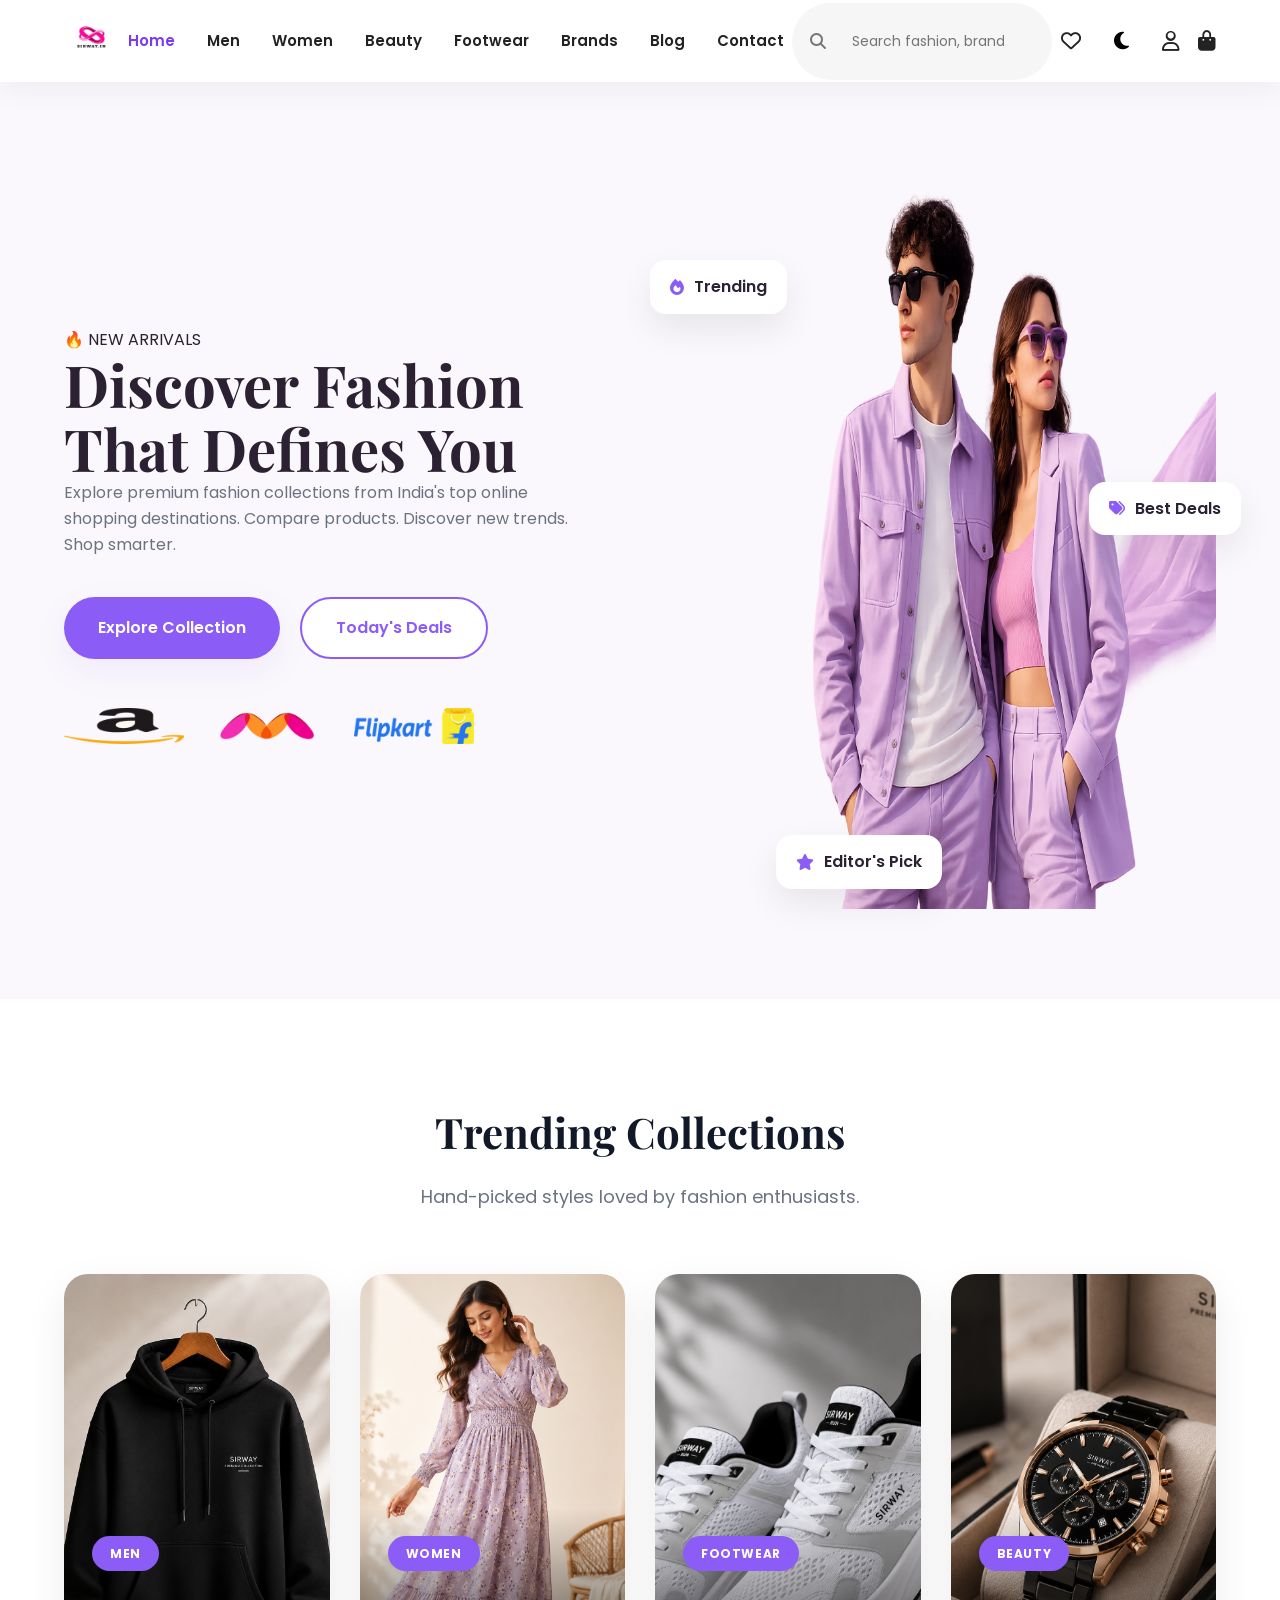
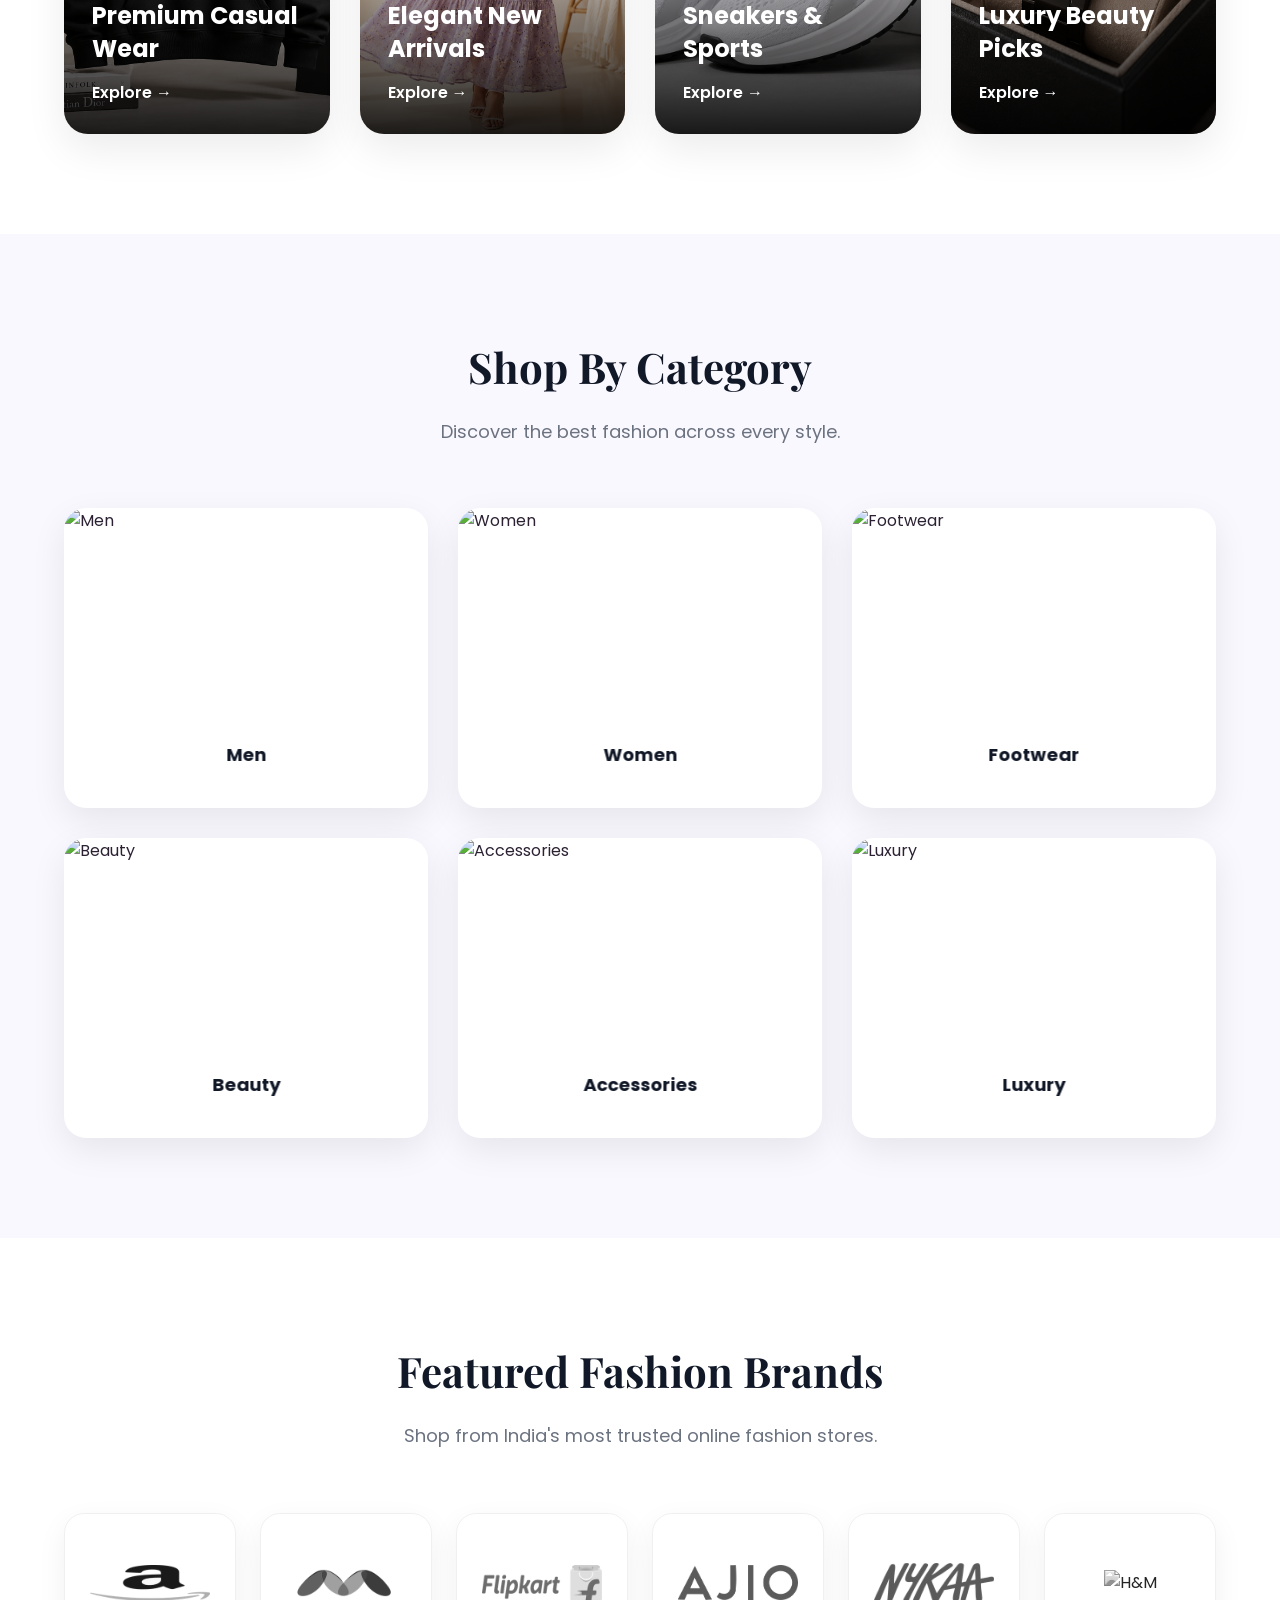
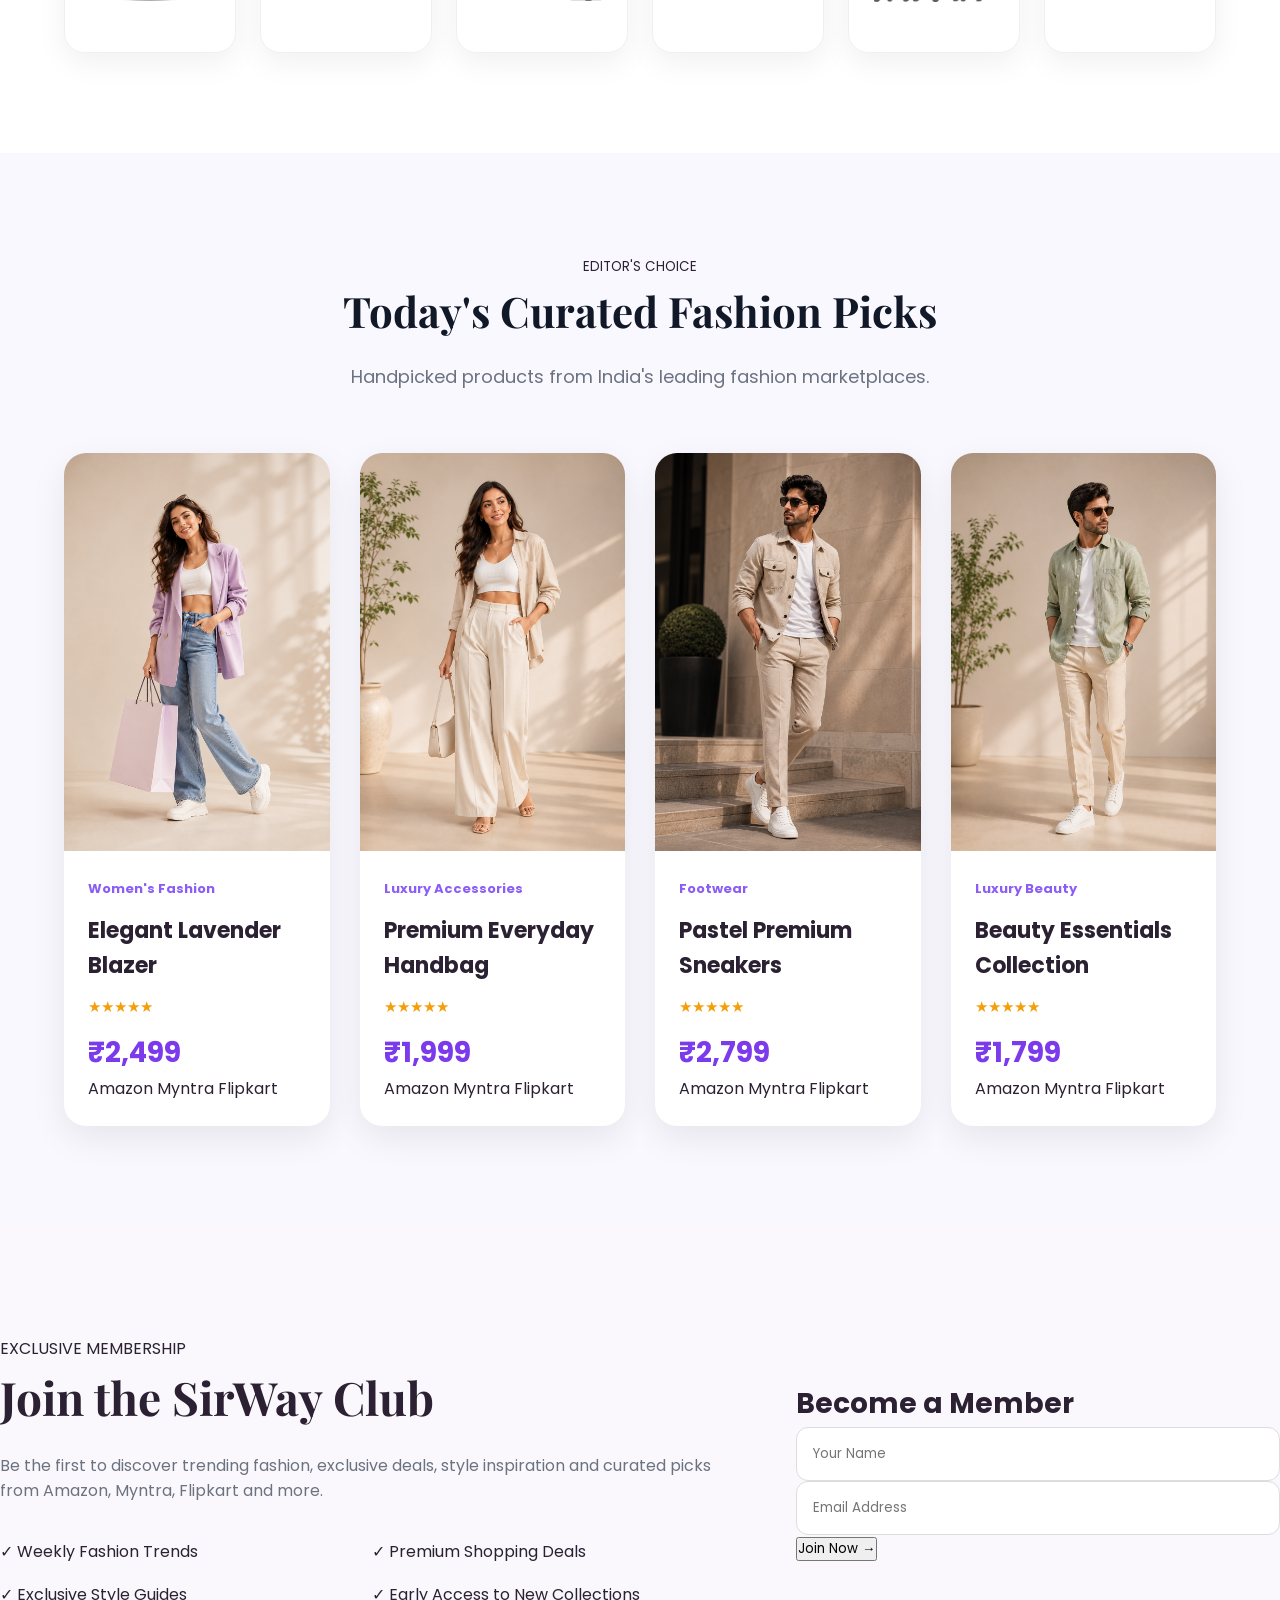
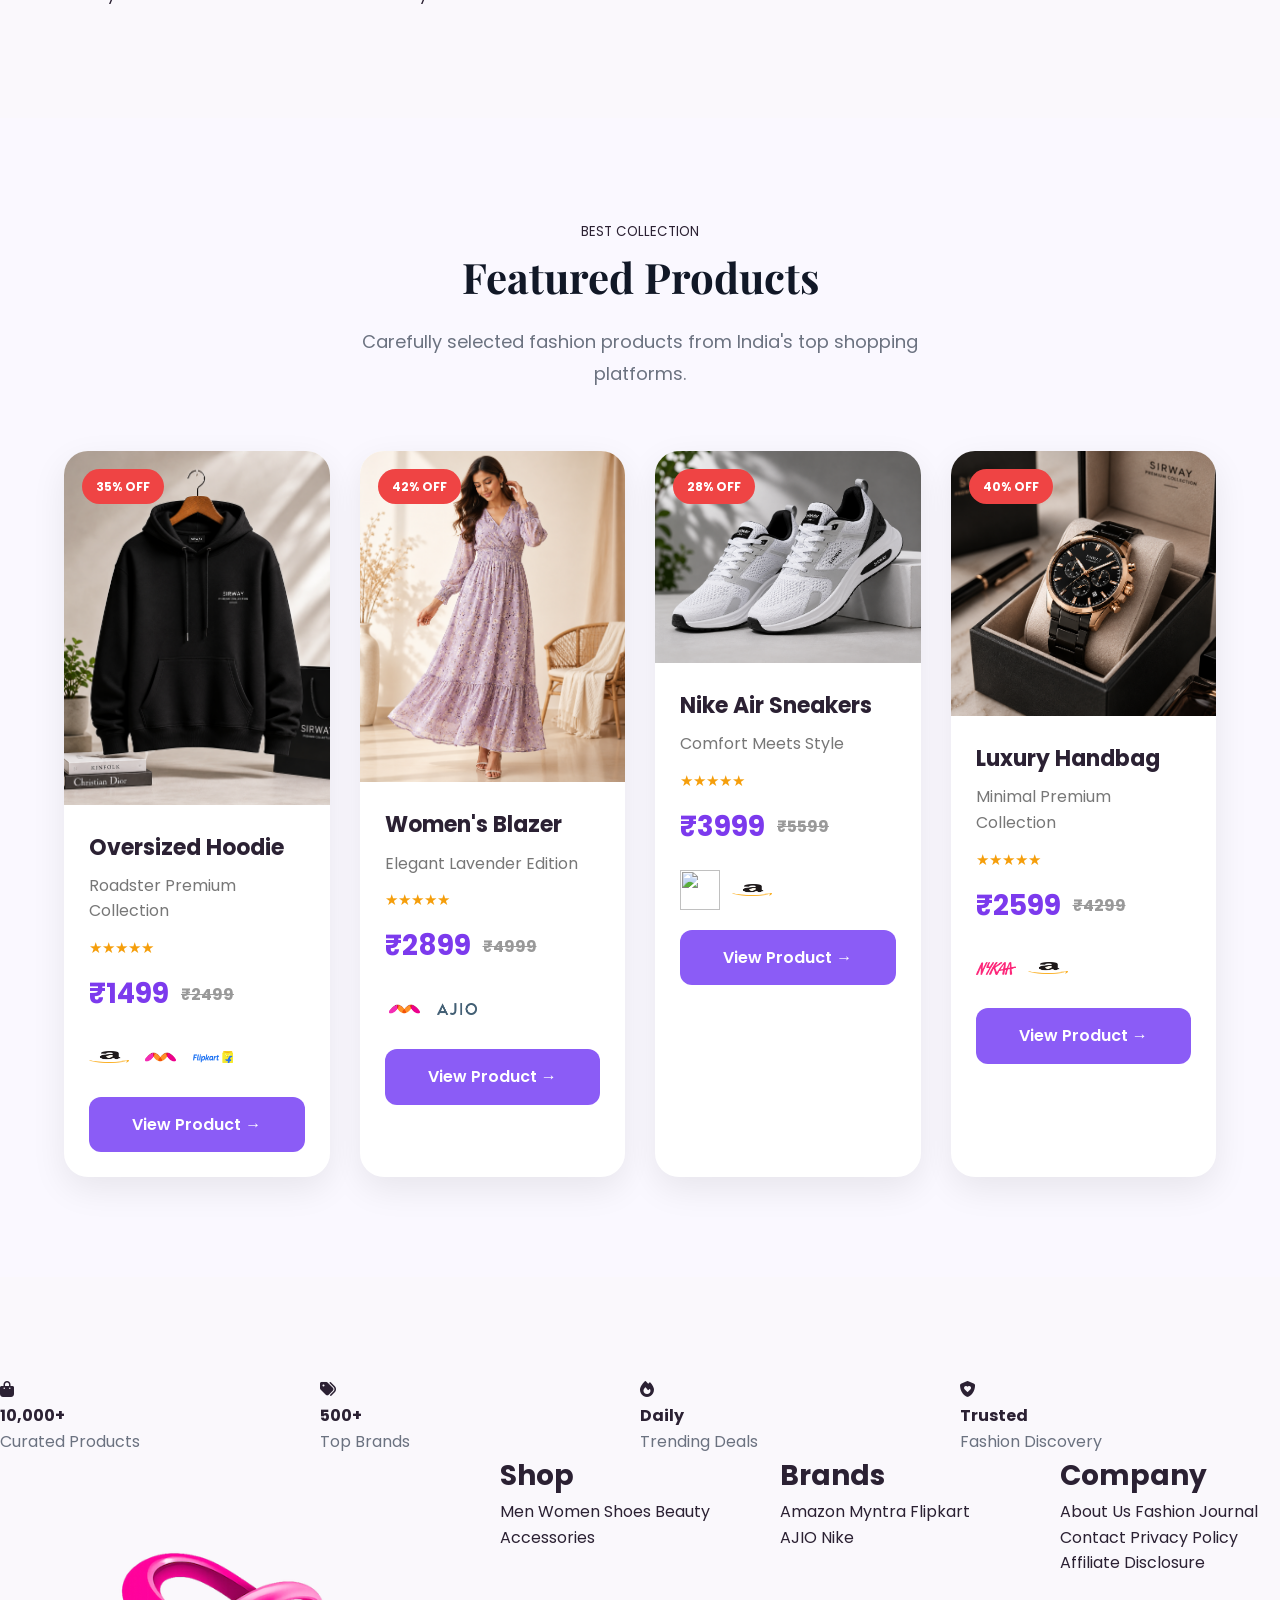
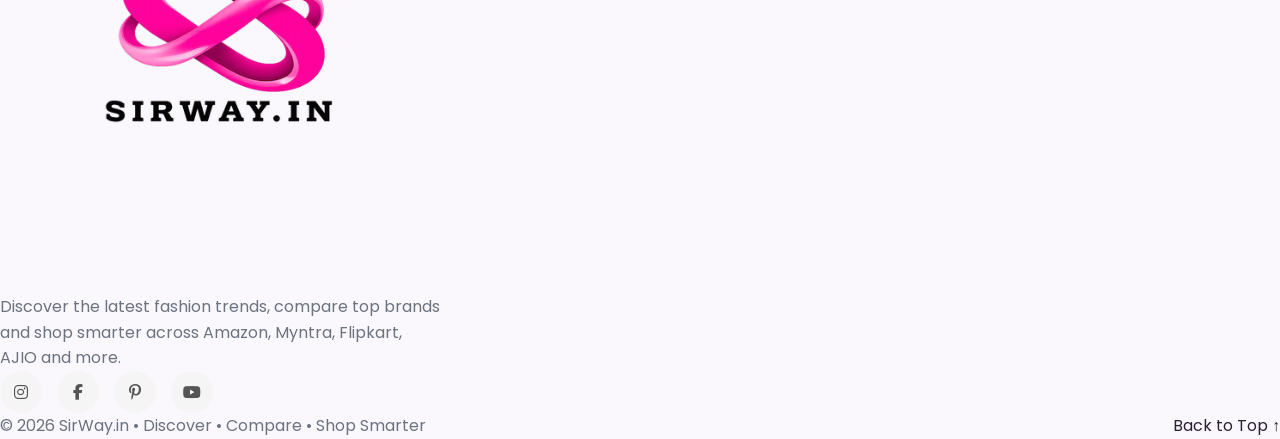
==== commit c23bf881: "Update index.html" ====
--- a/index.html
+++ b/index.html
@@ -49,12 +49,14 @@
     <meta property="og:image" content="images/logo/logo.png">
     <meta property="og:type" content="website">
 
-    <!-- Twitter ard -->
+    <!-- Twitter Card -->
     <meta name="twitter:card" content="summary_large_image">
     <meta name="twitter:title" content="SirWay">
     <meta name="twitter:description" content="Discover fashion from India's leading brands.">
     <meta name="twitter:image" content="images/logo/logo.png">
-
+    
+    <!-- Favicon -->
+    <link rel="icon" type="image/png" href="images/logo/favicon.png">
 </head>
 
 <body>
@@ -87,7 +89,7 @@
 
 <!-- Navigation -->
 
-<nav>
+<nav aria-label="Main Navigation">
 
 <ul class="nav-links">
 
@@ -118,8 +120,9 @@
 <i class="fa-solid fa-magnifying-glass"></i>
 
 <input
-type="text"
-placeholder="Search fashion, brands, shoes...">
+type="search"
+placeholder="Search fashion, brands, shoes..."
+aria-label="Search Products">
 
 </div>
 
@@ -127,8 +130,12 @@
 
 <div class="header-icons">
 
-<a href="#" class="wishlist-btn">
-    <i class="fa-regular fa-heart"></i>
+<a href="#"
+   aria-label="Wishlist">
+
+<i class="fa-regular fa-heart"
+aria-hidden="true"></i>
+
 </a>
 
 <button id="theme-toggle">
@@ -198,13 +205,17 @@
 
 <div class="hero-buttons">
 
-<a href="#" class="btn-primary">
+<a href="#"
+class="btn-primary"
+aria-label="Explore Fashion Collection">
 
 Explore Collection
 
 </a>
 
-<a href="#" class="btn-secondary">
+<a href="#"
+class="btn-secondary"
+aria-label="Today's Fashion Deals">
 
 Today's Deals
 
@@ -250,7 +261,8 @@
 
 <div class="floating-card card1">
 
-<i class="fa-solid fa-fire"></i>
+<i class="fa-solid fa-fire"
+aria-hidden="true"></i>
 
 Trending
 
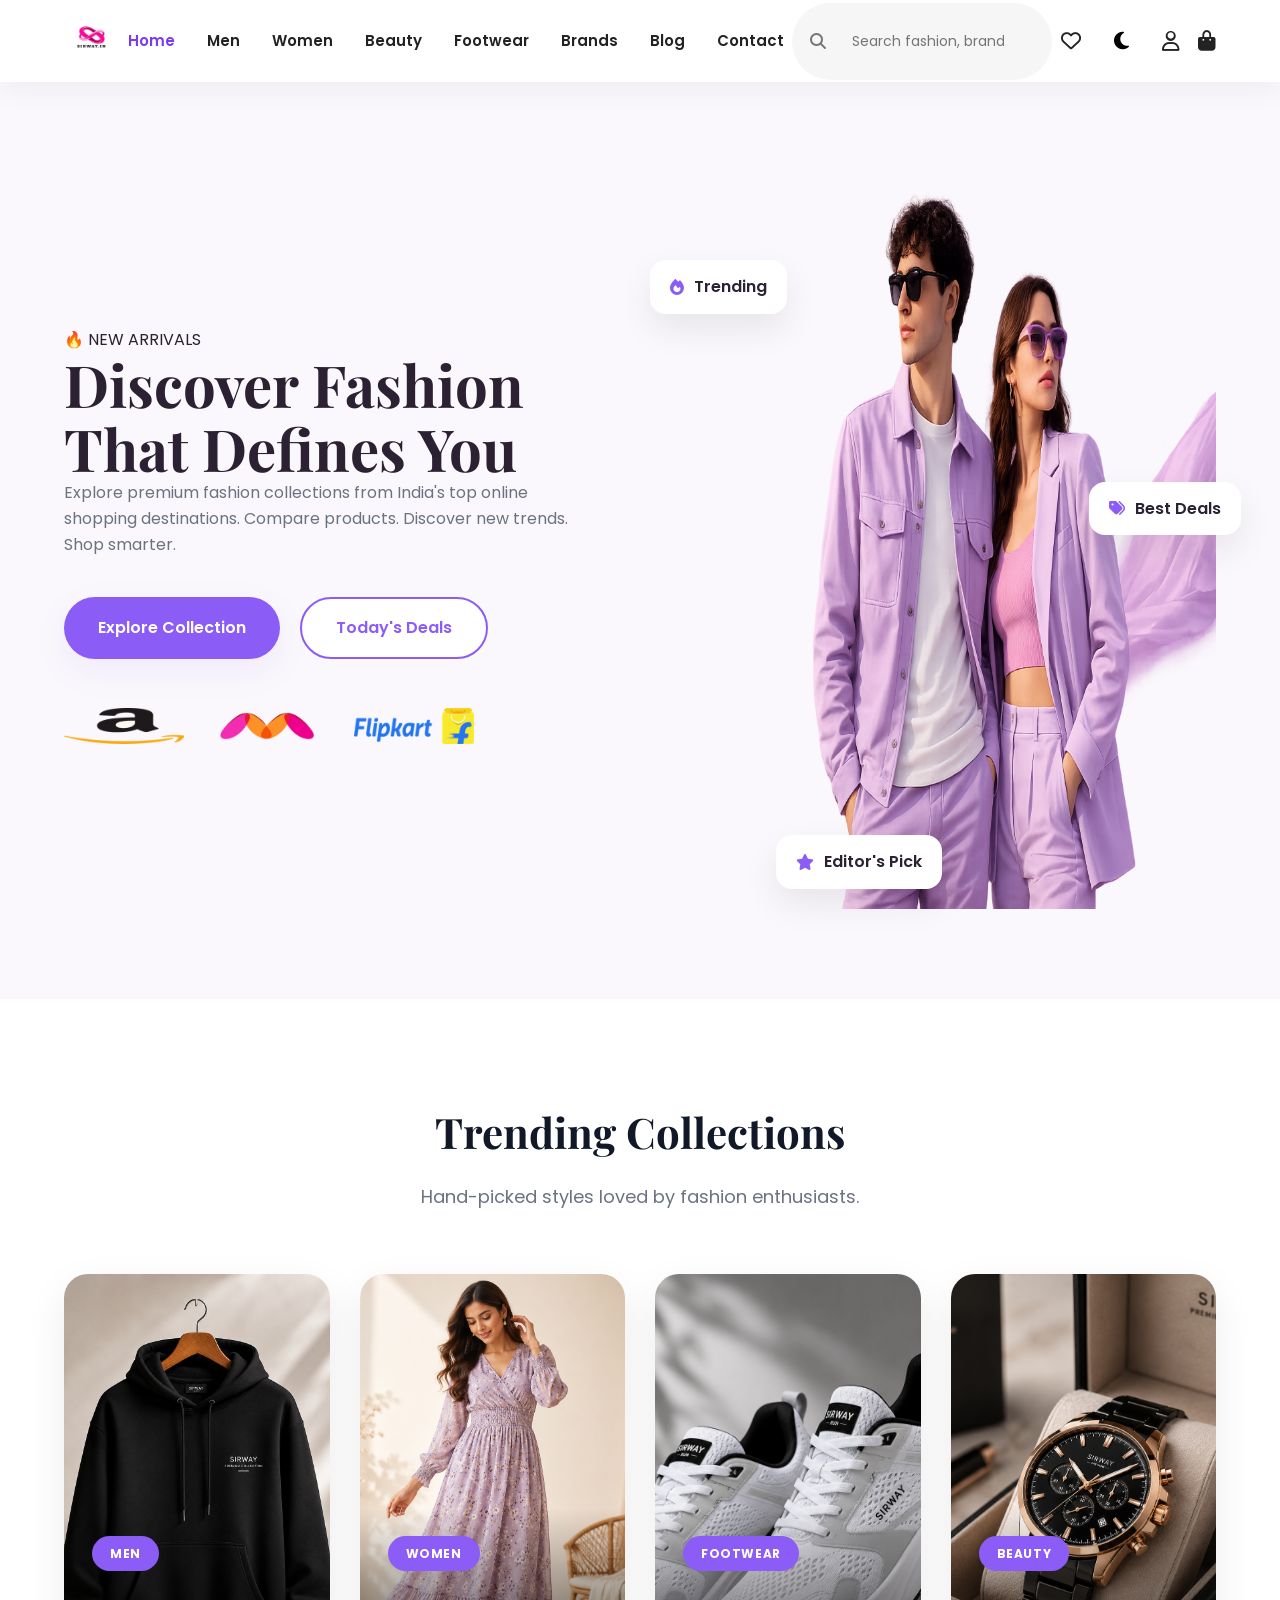
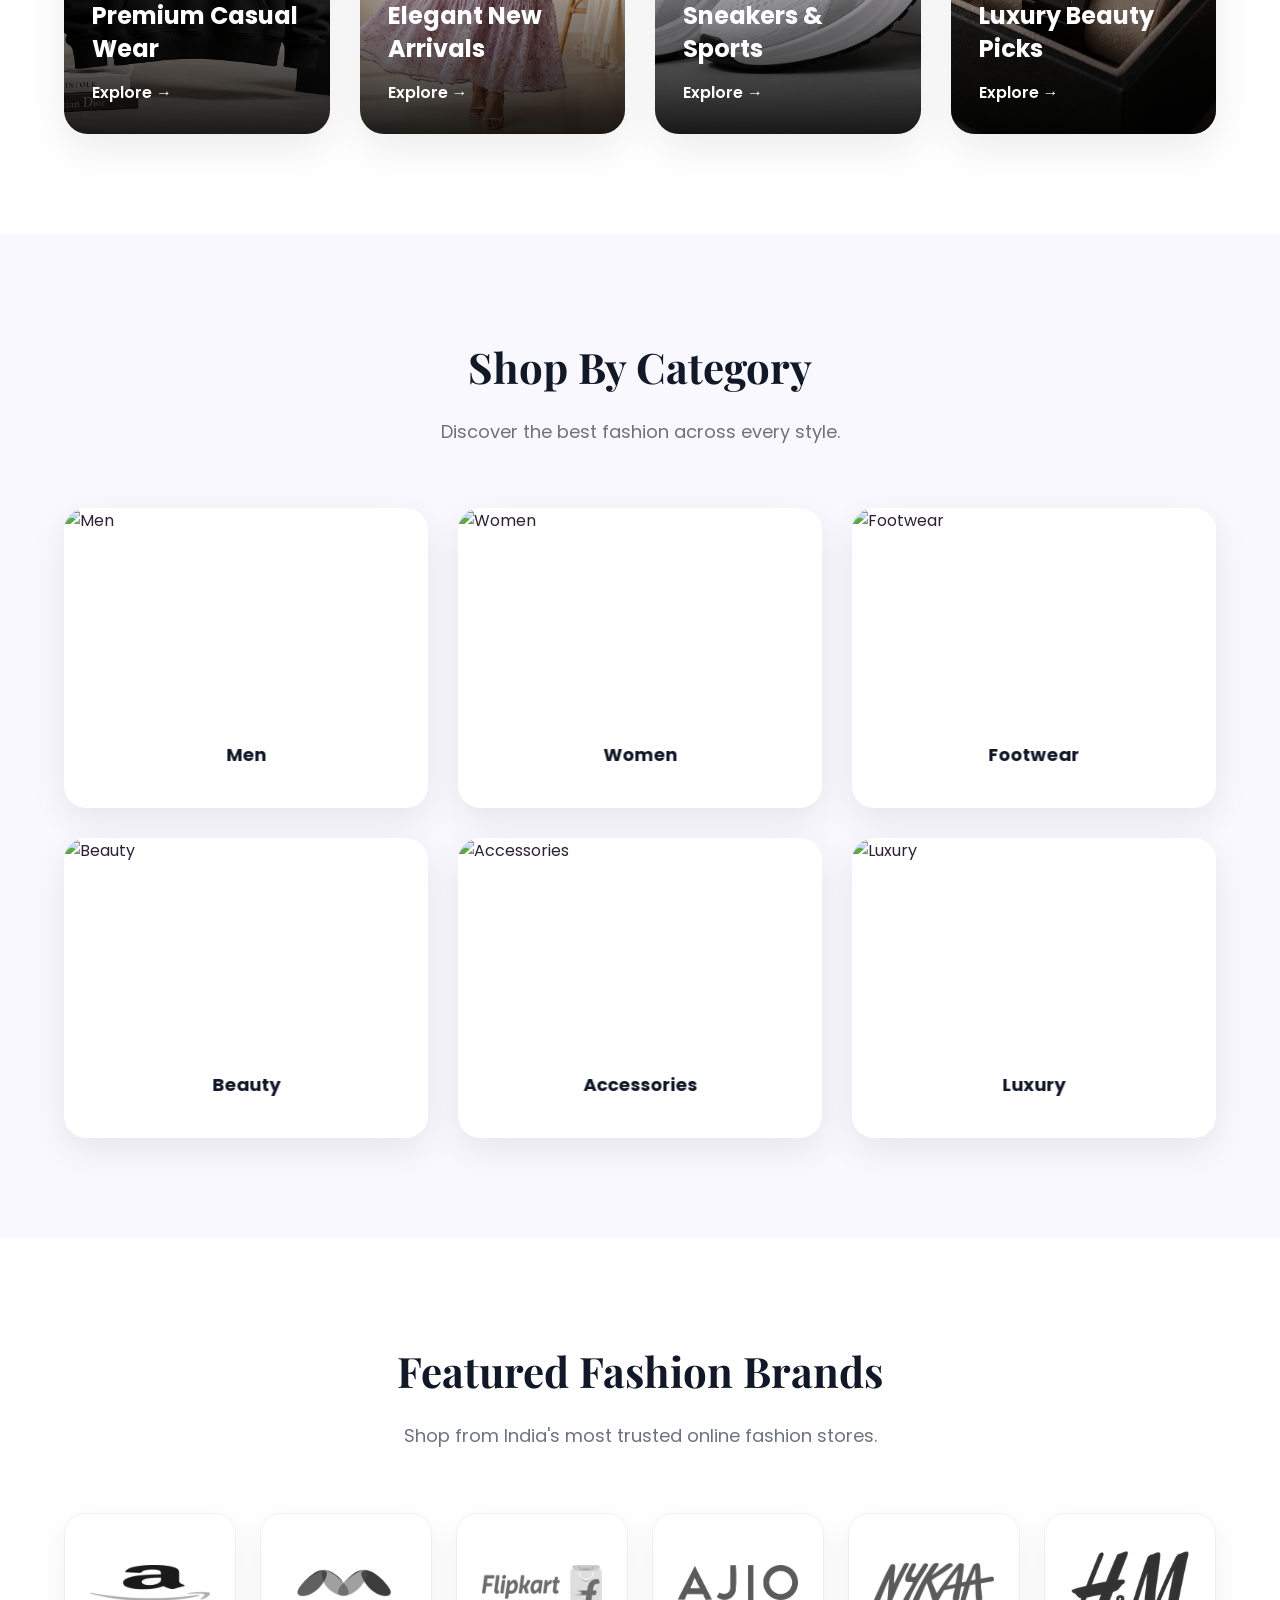
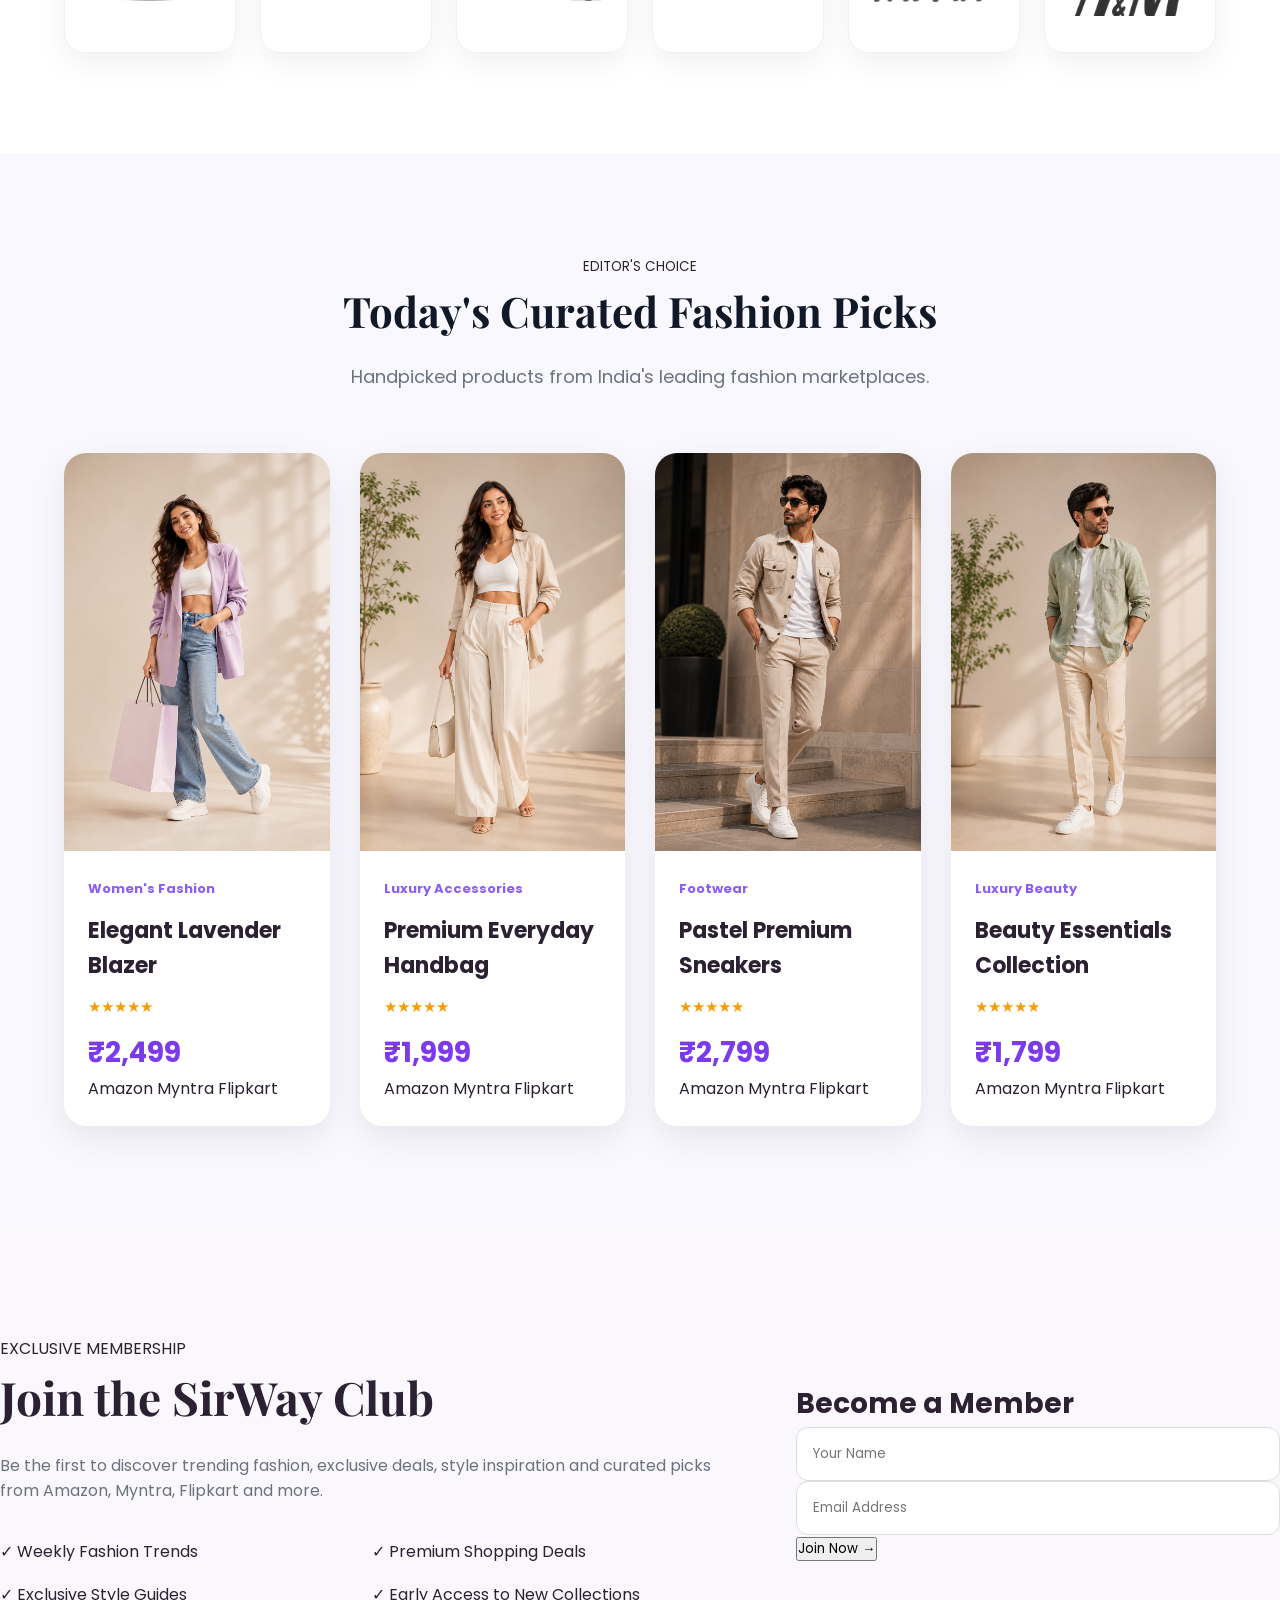
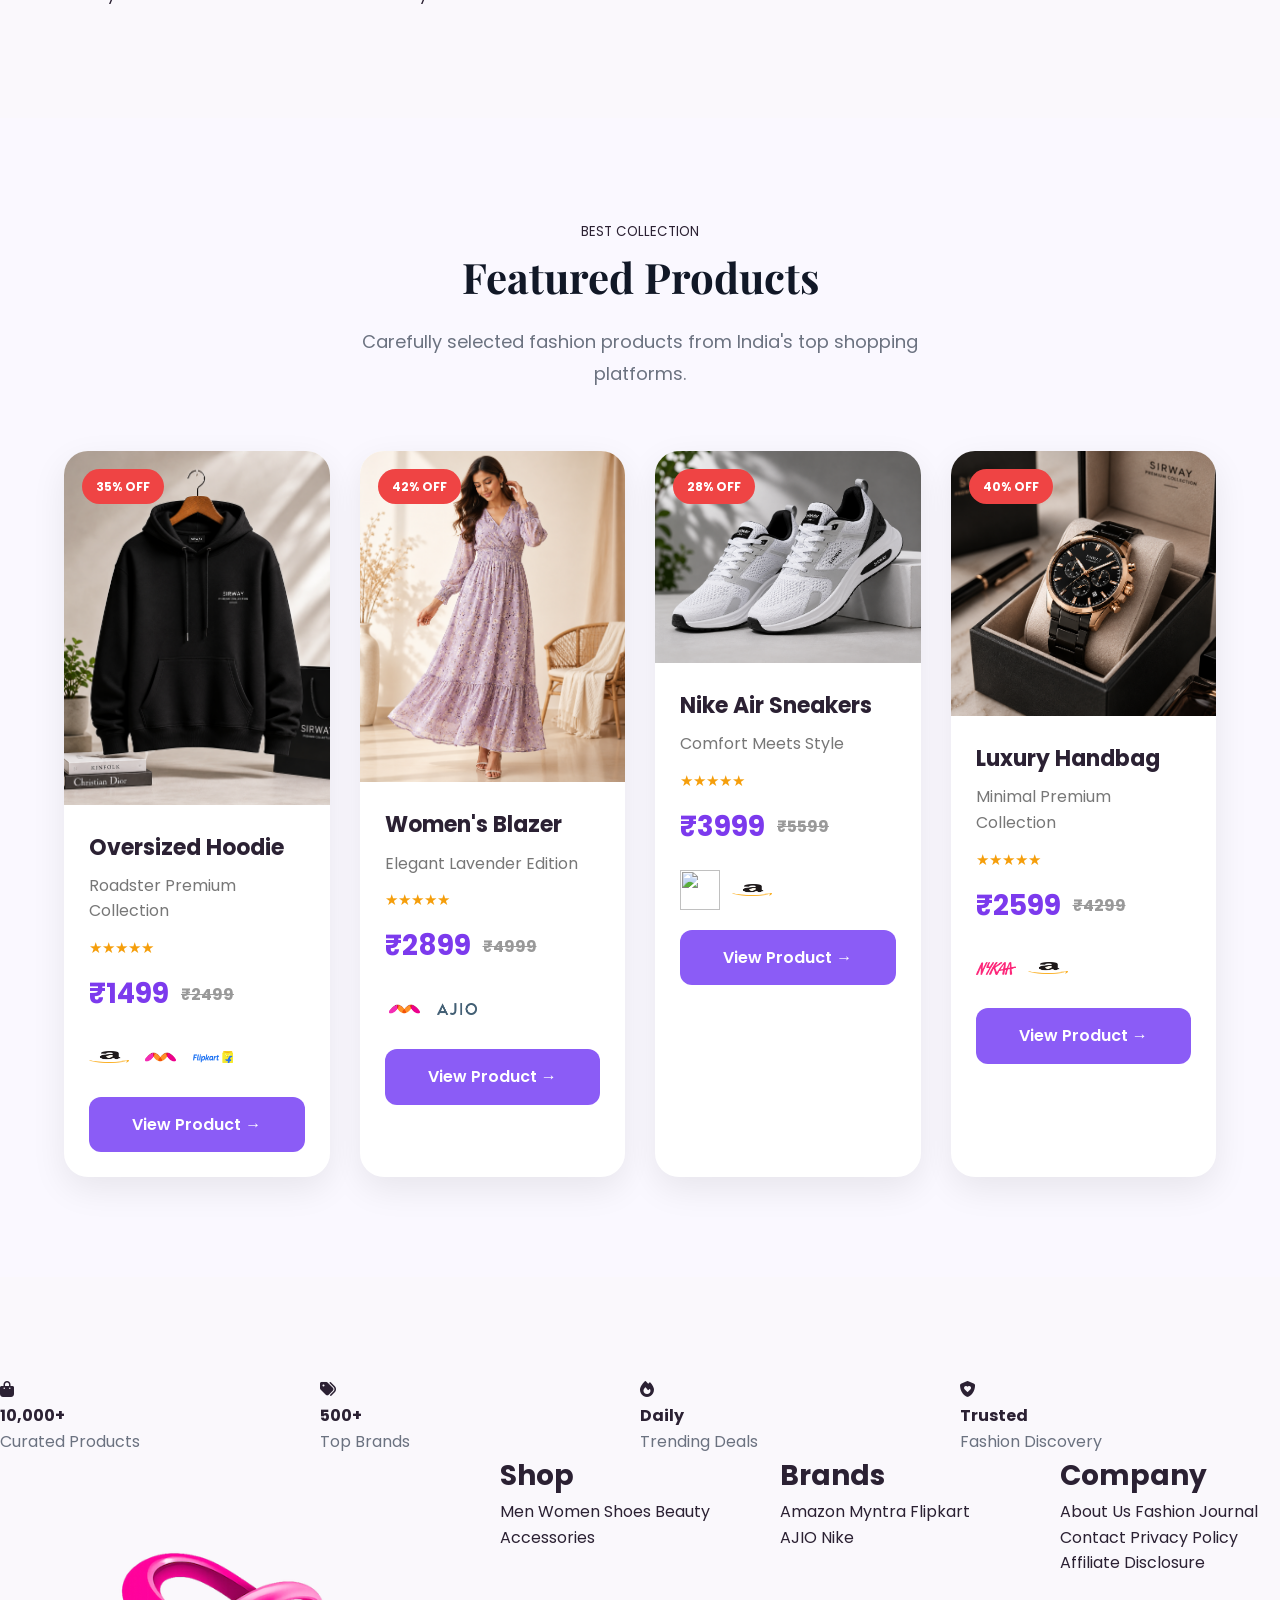
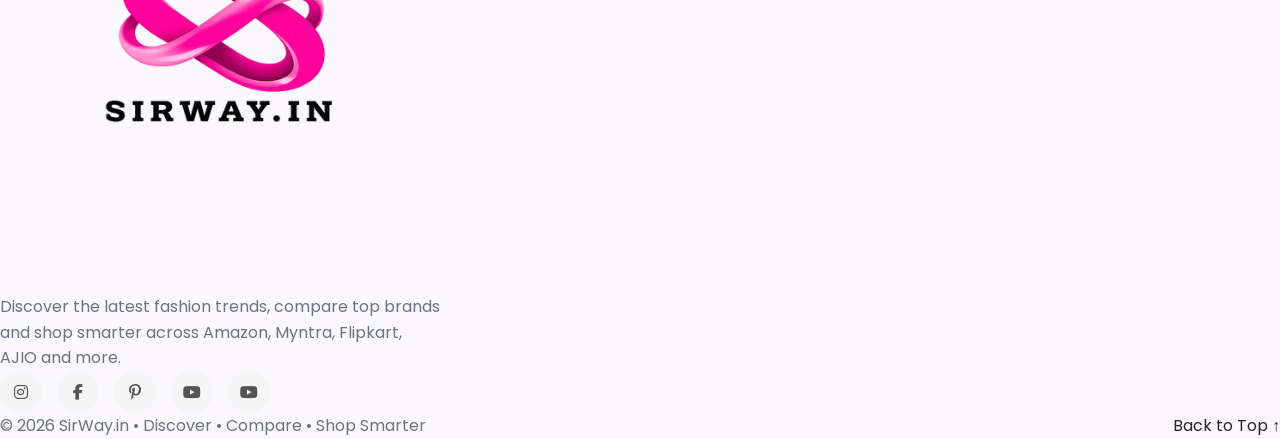
==== commit 22da6035: "Update index.html" ====
--- a/index.html
+++ b/index.html
@@ -142,12 +142,12 @@
     <i class="fa-solid fa-moon"></i>
 </button>
 
-<a href="#">
-    <i class="fa-regular fa-user"></i>
+<a href="#" aria-label="My Account">
+<i class="fa-regular fa-user" aria-hidden="true"></i>
 </a>
 
-<a href="#">
-    <i class="fa-solid fa-bag-shopping"></i>
+<a href="#" aria-label="Shopping Bag">
+<i class="fa-solid fa-bag-shopping" aria-hidden="true"></i>
 </a>
 
 </div>
@@ -580,7 +580,7 @@
 
             <a href="#" class="brand-card">
 
-                <img src="images/brands/hm.png" loading="lazy" alt="H&M">
+                <img src="images/brands/h&m.png" loading="lazy" alt="H&M">
 
             </a>
 
@@ -825,14 +825,15 @@
                 <h3>Become a Member</h3>
 
                 <input
-                    type="text"
-                    placeholder="Your Name"
-                >
-
-                <input
-                    type="email"
-                    placeholder="Email Address"
-                >
+                 type="text"
+                 placeholder="Your Name"
+                 aria-label="Your Name"
+                 required>
+
+                <input type="email"
+                 placeholder="Email Address"
+                 aria-label="Email Address" 
+                 required>
 
                 <button>
 
@@ -1150,13 +1151,32 @@
 
             <div class="social-icons">
 
-                <a href="#"><i class="fab fa-instagram"></i></a>
-
-                <a href="#"><i class="fab fa-facebook-f"></i></a>
-
-                <a href="#"><i class="fab fa-pinterest-p"></i></a>
+                <a href="#"
+                 aria-label="Instagram">
+                 <i class="fab fa-instagram"
+                 aria-hidden="true"></i> 
+                 </a>
+
+
+                <a href="#"
+                 aria-label="Facebook">
+                 <i class="fab fa-facebook-f"
+                 aria-hidden="true"></i> 
+                 </a>
+
+                <a href="#"
+                 aria-label="Pinterest">
+                 <i class="fab fa-pinterest-p"
+                 aria-hidden="true"></i> 
+                 </a>
 
                 <a href="#"><i class="fab fa-youtube"></i></a>
+
+                <a href="#"
+                 aria-label="Youtube">
+                 <i class="fab fa-youtube"
+                 aria-hidden="true"></i> 
+                 </a>
 
             </div>
 
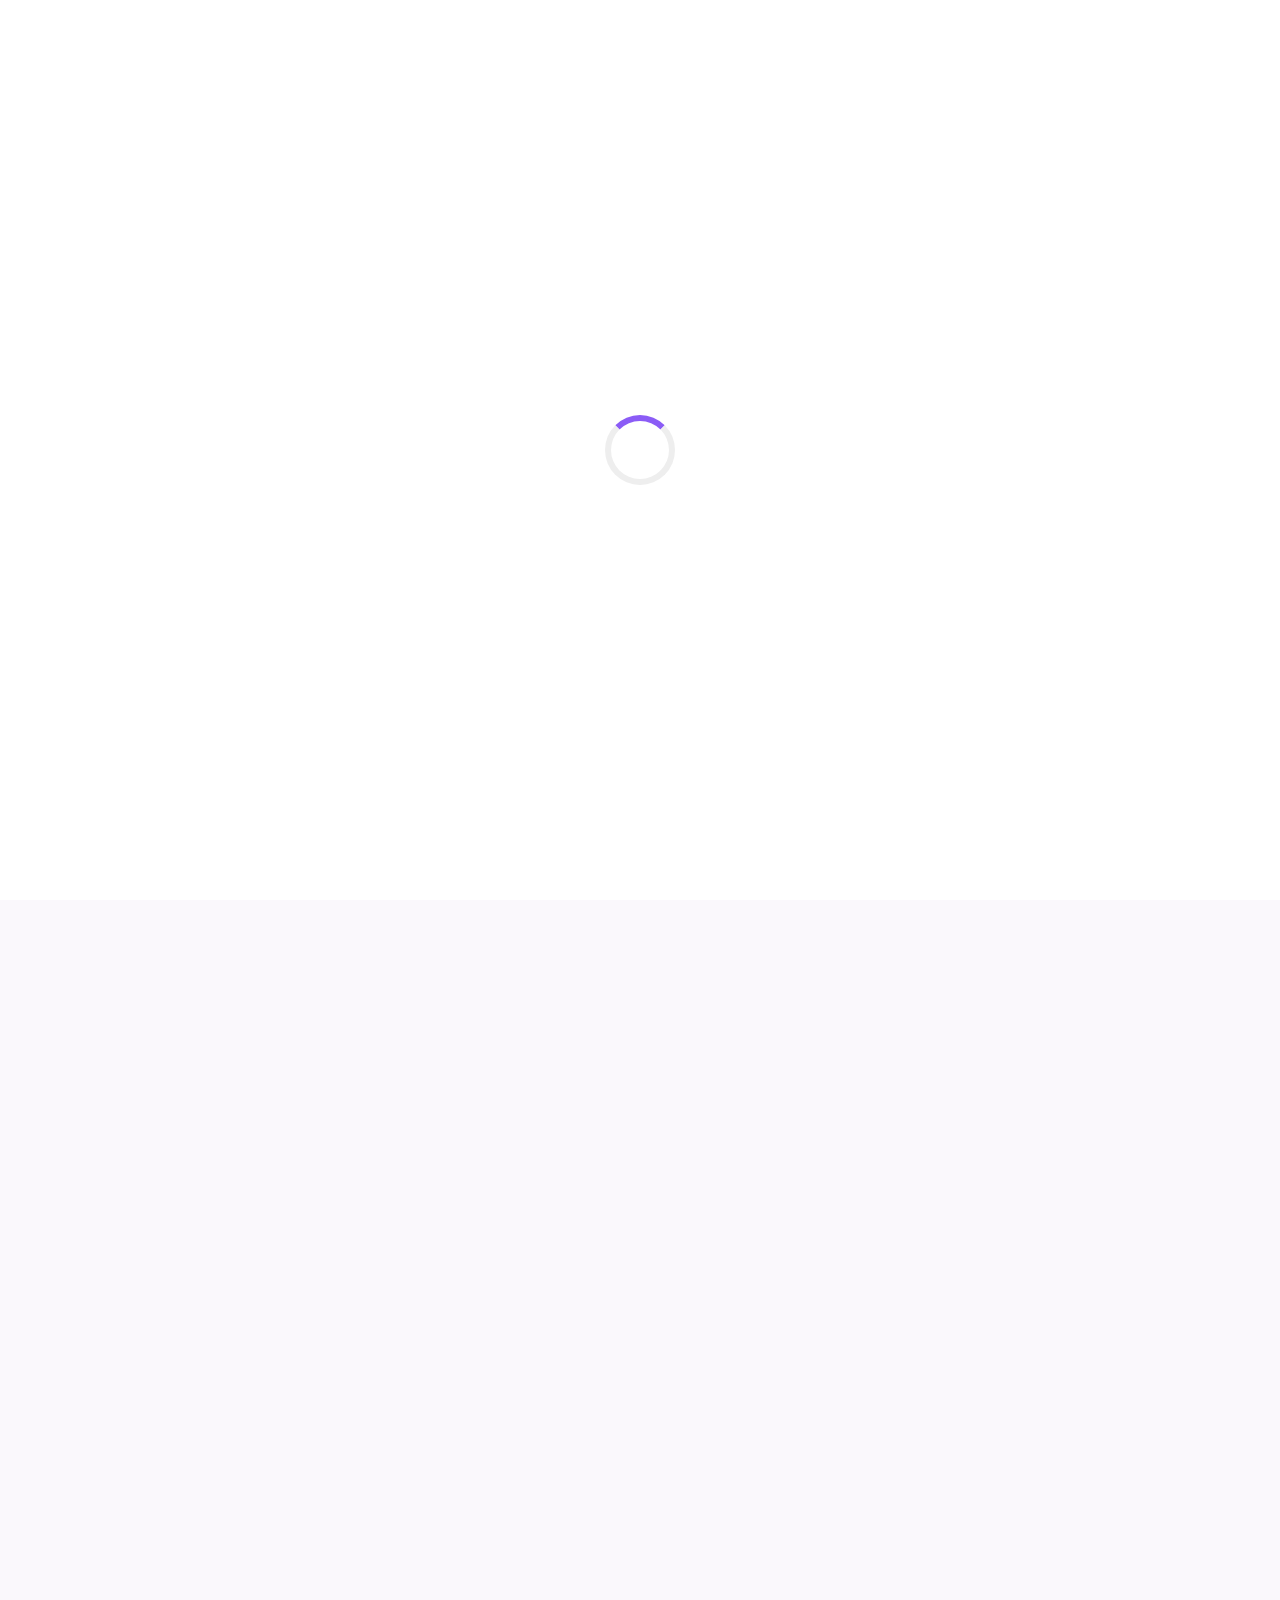
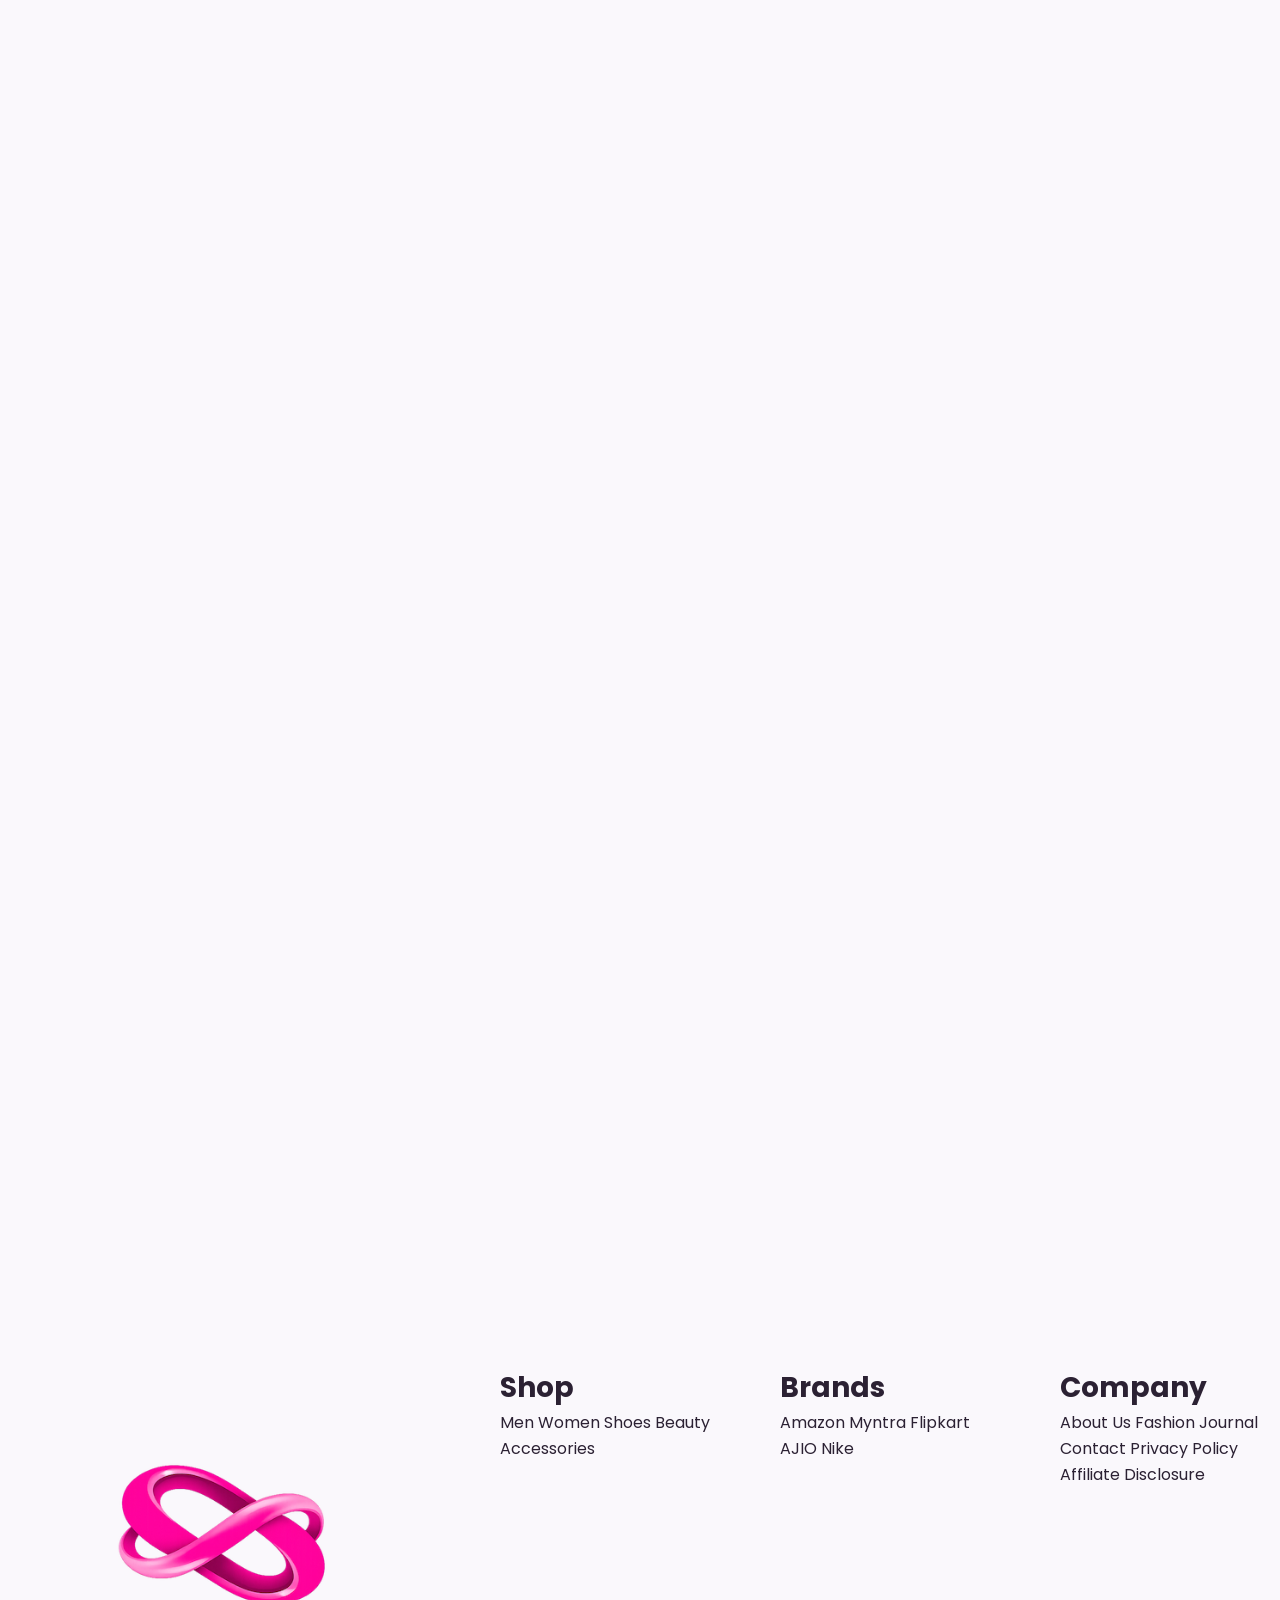
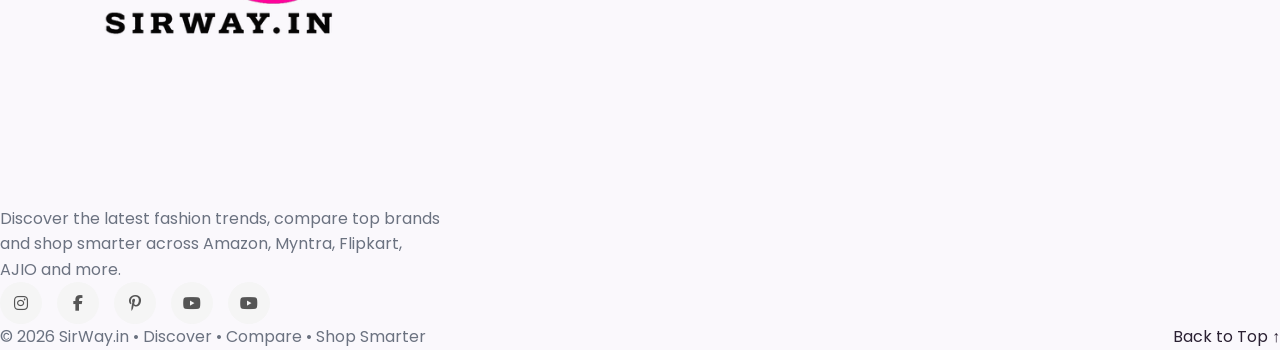
==== commit ff6d98da: "Update index.html" ====
--- a/index.html
+++ b/index.html
@@ -162,7 +162,7 @@
         HERO SECTION
 =========================== -->
 
-<section class="hero">
+<section class="hero reveal">
 
 <div class="container hero-container">
 
@@ -298,7 +298,7 @@
      TRENDING COLLECTIONS
 =========================== -->
 
-<section class="trending">
+<section class="trending reveal">
 
 <div class="container">
 
@@ -422,7 +422,7 @@
         SHOP BY CATEGORY
 =========================== -->
 
-<section class="categories">
+<section class="categories reveal">
 
     <div class="container">
 
@@ -526,7 +526,7 @@
         FEATURED BRANDS
 =========================== -->
 
-<section class="featured-brands">
+<section class="featured-brands reveal">
 
     <div class="container">
 
@@ -594,7 +594,7 @@
             EDITOR'S CHOICE
 ==========================================-->
 
-<section class="editors-choice">
+<section class="editors-choice reveal">
 
     <div class="container">
 
@@ -774,7 +774,7 @@
             JOIN THE SIRWAY CLUB
 ==========================================-->
 
-<section class="sirway-club">
+<section class="sirway-club reveal">
 
     <div class="club-container">
 
@@ -855,7 +855,7 @@
 FEATURED PRODUCTS
 ======================================= -->
 
-<section class="featured-products">
+<section class="featured-products reveal">
 
     <div class="container">
 
--- a/css/style.css
+++ b/css/style.css
@@ -27,7 +27,13 @@
     line-height:1.6;
 
 }
-
+/*=================================
+Text Selection
+=================================*/
+::selection{
+    background:#b497ff;
+    color:#fff;
+}
 img{
 
     max-width:100%;
@@ -1461,3 +1467,33 @@
 scroll-behavior:smooth;
 
 }
+
+/*=====================================
+CUSTOM SCROLLBAR
+======================================*/
+
+/* Chrome, Edge, Safari */
+
+::-webkit-scrollbar{
+    width:10px;
+}
+
+::-webkit-scrollbar-track{
+    background:#f5f5f7;
+}
+
+::-webkit-scrollbar-thumb{
+    background:linear-gradient(180deg,#7c5cff,#b18cff);
+    border-radius:20px;
+}
+
+::-webkit-scrollbar-thumb:hover{
+    background:#6a4cff;
+}
+
+/* Firefox */
+
+html{
+    scrollbar-width:thin;
+    scrollbar-color:#7c5cff #f5f5f7;
+}
--- a/css/components.css
+++ b/css/components.css
@@ -857,3 +857,491 @@
     background:#6D28D9;
 
 }
+/*======================================
+PREMIUM HOVER EFFECTS
+======================================*/
+
+/* Global Transition */
+
+.collection-card,
+.category-card,
+.brand-card,
+.editor-card,
+.product,
+.story-card,
+.feature-story,
+.floating-card,
+.btn-primary,
+.btn-secondary{
+    transition:
+        transform .35s ease,
+        box-shadow .35s ease,
+        border-color .35s ease,
+        background .35s ease;
+}
+
+/*==============================
+Collection Cards
+==============================*/
+
+.collection-card:hover{
+    transform:translateY(-10px);
+    box-shadow:0 18px 40px rgba(0,0,0,.12);
+}
+
+/* Zoom image */
+
+.collection-card img{
+    transition:transform .6s ease;
+}
+
+.collection-card:hover img{
+    transform:scale(1.08);
+}
+
+/*==============================
+Category Cards
+==============================*/
+
+.category-card:hover{
+    transform:translateY(-8px);
+    box-shadow:0 16px 35px rgba(0,0,0,.10);
+}
+
+.category-card img{
+    transition:transform .6s ease;
+}
+
+.category-card:hover img{
+    transform:scale(1.06);
+}
+
+/*==============================
+Brand Cards
+==============================*/
+
+.brand-card:hover{
+
+    transform:translateY(-8px);
+
+    box-shadow:0 15px 35px rgba(124,58,237,.15);
+
+    border-color:#c4b5fd;
+
+}
+
+.brand-card:hover img{
+
+    transform:scale(1.08);
+
+}
+
+/*==============================
+Editor's Choice
+==============================*/
+
+.editor-card:hover{
+
+    transform:translateY(-10px);
+
+    box-shadow:0 20px 45px rgba(0,0,0,.12);
+
+}
+
+.editor-card img{
+
+    transition:transform .6s ease;
+
+}
+
+.editor-card:hover img{
+
+    transform:scale(1.08);
+
+}
+
+/*==============================
+Products
+==============================*/
+
+.product:hover{
+
+    transform:translateY(-10px);
+
+    box-shadow:0 20px 45px rgba(0,0,0,.12);
+
+}
+
+.product-image{
+
+    overflow:hidden;
+
+}
+
+.product-image img{
+
+    transition:transform .6s ease;
+
+}
+
+.product:hover .product-image img{
+
+    transform:scale(1.08);
+
+}
+
+/*==============================
+Story Cards
+==============================*/
+
+.story-card:hover{
+
+    transform:translateX(8px);
+
+}
+
+.story-card img{
+
+    transition:transform .5s ease;
+
+}
+
+.story-card:hover img{
+
+    transform:scale(1.08);
+
+}
+
+/*==============================
+Feature Story
+==============================*/
+
+.feature-story:hover{
+
+    transform:translateY(-10px);
+
+    box-shadow:0 20px 45px rgba(0,0,0,.12);
+
+}
+
+.feature-story img{
+
+    transition:transform .7s ease;
+
+}
+
+.feature-story:hover img{
+
+    transform:scale(1.05);
+
+}
+
+/*==============================
+Floating Cards
+==============================*/
+
+.floating-card:hover{
+
+    transform:translateY(-8px) scale(1.05);
+
+}
+
+/*==============================
+Section Title
+==============================*/
+
+.section-title h2{
+
+    transition:.3s;
+
+}
+
+.section-title:hover h2{
+
+    letter-spacing:.5px;
+
+}
+
+/*======================================
+STEP 7 - PHASE 2
+MICRO INTERACTIONS
+======================================*/
+
+/*==============================
+PRIMARY BUTTON
+==============================*/
+
+.btn-primary,
+.btn-secondary{
+    position:relative;
+    overflow:hidden;
+}
+
+.btn-primary:hover,
+.btn-secondary:hover{
+    transform:translateY(-3px);
+}
+
+.btn-primary:active,
+.btn-secondary:active{
+    transform:scale(.97);
+}
+
+/* Shine Effect */
+
+.btn-primary::before,
+.btn-secondary::before{
+    content:"";
+    position:absolute;
+    top:0;
+    left:-120%;
+    width:60%;
+    height:100%;
+    background:rgba(255,255,255,.35);
+    transform:skewX(-25deg);
+    transition:.6s;
+}
+
+.btn-primary:hover::before,
+.btn-secondary:hover::before{
+    left:150%;
+}
+
+/*==============================
+NAVIGATION LINKS
+==============================*/
+
+.nav-links a{
+
+    position:relative;
+
+    transition:.3s ease;
+
+}
+
+.nav-links a::after{
+
+    content:"";
+
+    position:absolute;
+
+    left:0;
+
+    bottom:-6px;
+
+    width:0;
+
+    height:2px;
+
+    background:#7c3aed;
+
+    transition:.35s;
+
+}
+
+.nav-links a:hover{
+
+    color:#7c3aed;
+
+}
+
+.nav-links a:hover::after{
+
+    width:100%;
+
+}
+
+/* Active Link */
+
+.nav-links a.active{
+
+    color:#7c3aed;
+
+}
+
+.nav-links a.active::after{
+
+    width:100%;
+
+}
+
+/*==============================
+HEADER ICONS
+==============================*/
+
+.header-icons a{
+
+    transition:.3s ease;
+
+}
+
+.header-icons a:hover{
+
+    color:#7c3aed;
+
+    transform:translateY(-4px) scale(1.12);
+
+}
+
+/*==============================
+SEARCH BOX
+==============================*/
+
+.search-box{
+
+    transition:.35s ease;
+
+}
+
+.search-box:hover{
+
+    box-shadow:0 10px 25px rgba(124,58,237,.15);
+
+}
+
+.search-box:focus-within{
+
+    border-color:#7c3aed;
+
+    box-shadow:0 0 0 4px rgba(124,58,237,.12);
+
+}
+
+/*==============================
+SHOP LINKS
+==============================*/
+
+.shop-links a{
+
+    transition:.3s;
+
+}
+
+.shop-links a:hover{
+
+    color:#7c3aed;
+
+    transform:translateY(-2px);
+
+}
+
+/*==============================
+SOCIAL ICONS
+==============================*/
+
+.social-icons a{
+
+    transition:.3s ease;
+
+}
+
+.social-icons a:hover{
+
+    transform:translateY(-5px) rotate(8deg);
+
+    color:#7c3aed;
+
+}
+
+/*==============================
+BACK TO TOP
+==============================*/
+
+.back-top{
+
+    transition:.35s ease;
+
+}
+
+.back-top:hover{
+
+    transform:translateY(-4px);
+
+    letter-spacing:.5px;
+
+}
+
+/*==============================
+INPUTS
+==============================*/
+
+input{
+
+    transition:.3s ease;
+
+}
+
+input:focus{
+
+    transform:translateY(-2px);
+
+}
+
+/*==============================
+LOGO
+==============================*/
+
+.logo img{
+
+    transition:.35s ease;
+
+}
+
+.logo:hover img{
+
+    transform:scale(1.06);
+
+}
+
+/*======================================
+STEP 7 - PHASE 3
+SCROLL REVEAL ANIMATION
+======================================*/
+
+.reveal{
+
+    opacity:0;
+
+    transform:translateY(70px);
+
+    transition:
+        opacity .8s ease,
+        transform .8s ease;
+
+    will-change:opacity,transform;
+
+}
+
+.reveal.active{
+
+    opacity:1;
+
+    transform:translateY(0);
+
+}
+
+/* Delay Classes */
+
+.delay-1{
+
+    transition-delay:.15s;
+
+}
+
+.delay-2{
+
+    transition-delay:.3s;
+
+}
+
+.delay-3{
+
+    transition-delay:.45s;
+
+}
+
+.delay-4{
+
+    transition-delay:.6s;
+
+}
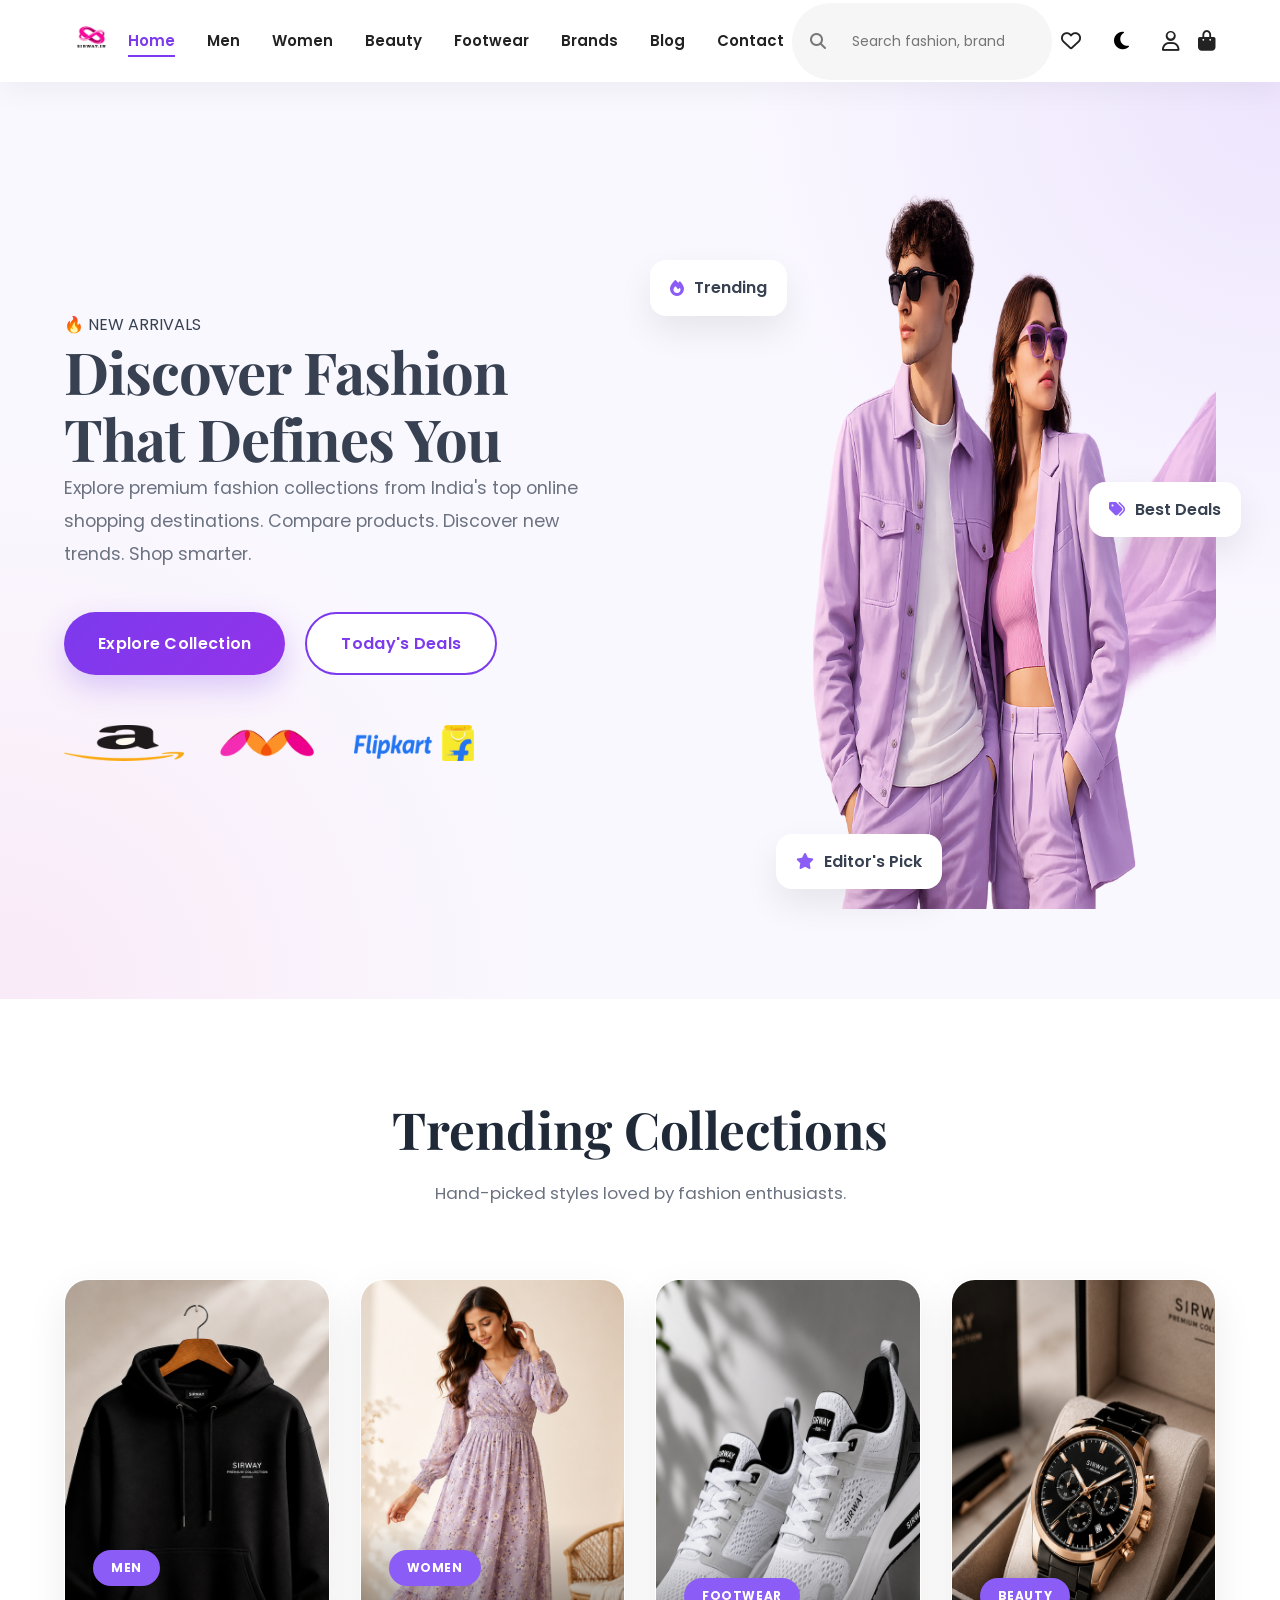
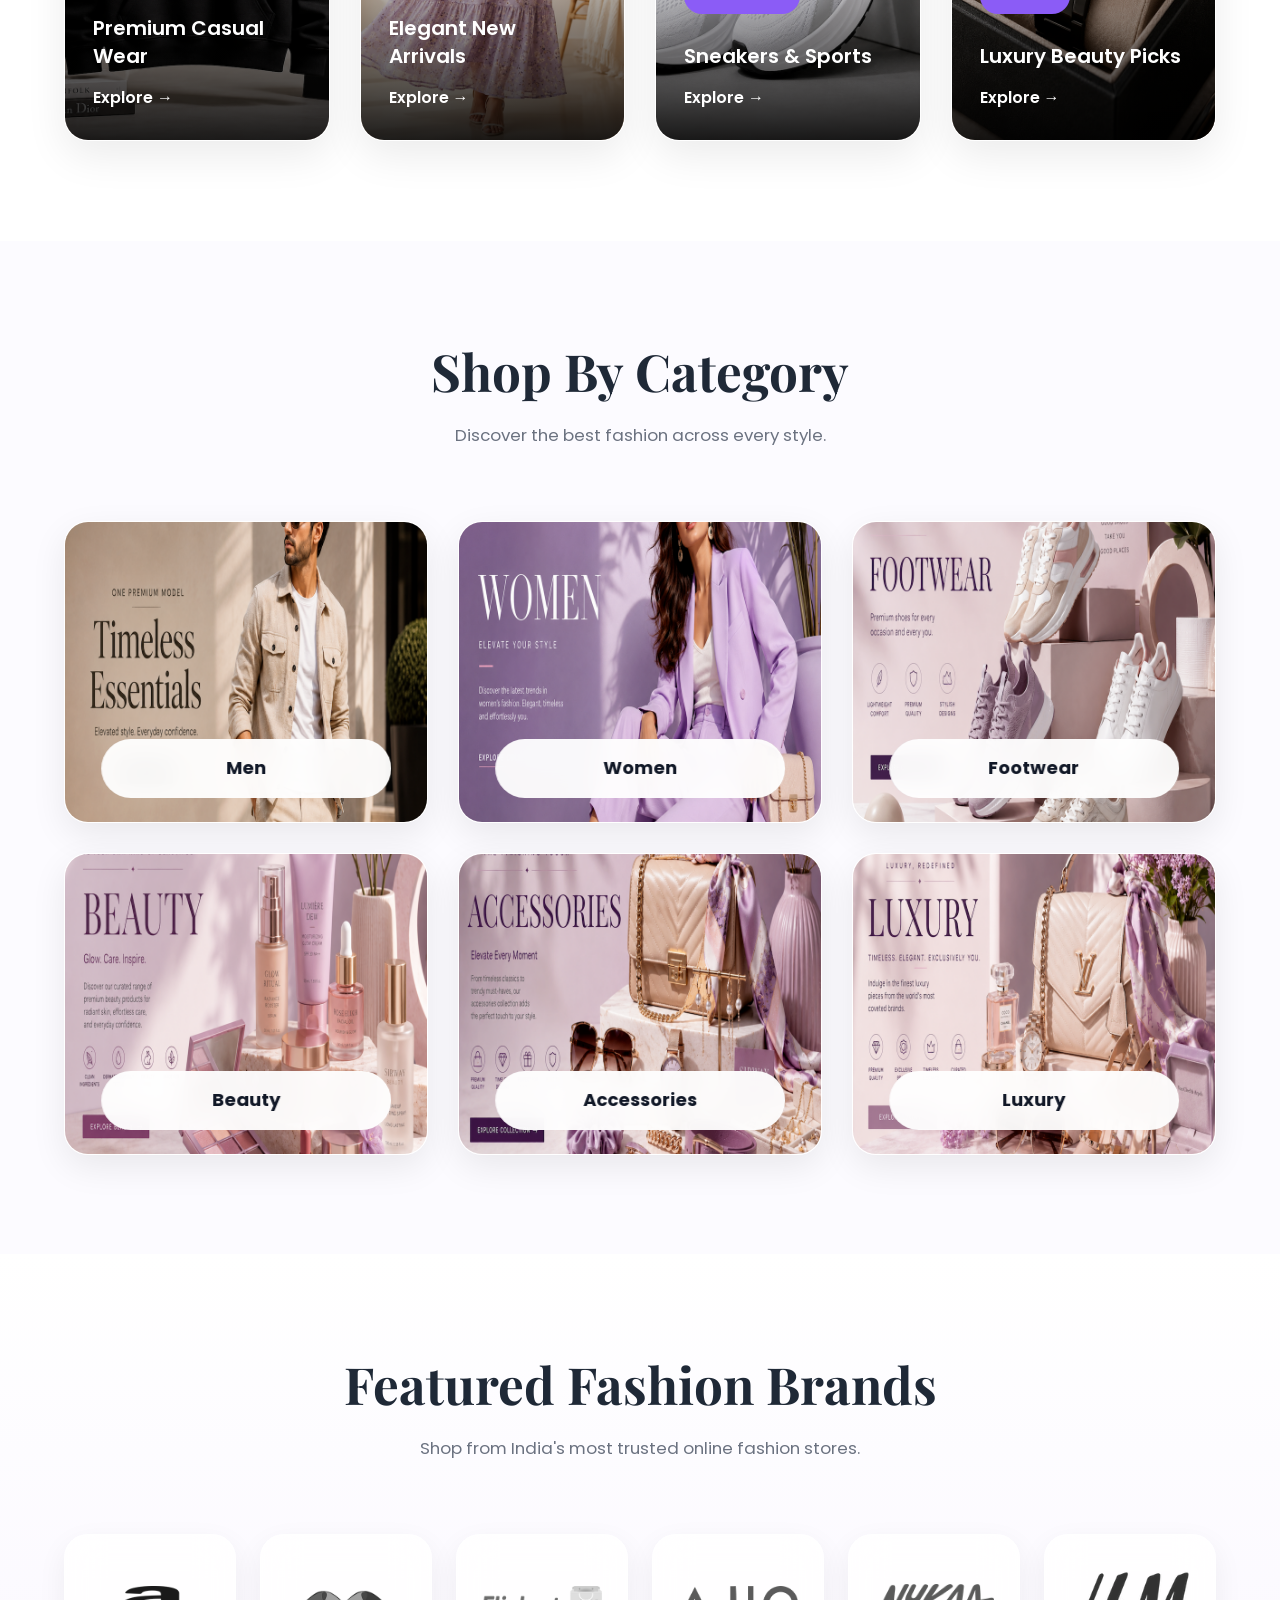
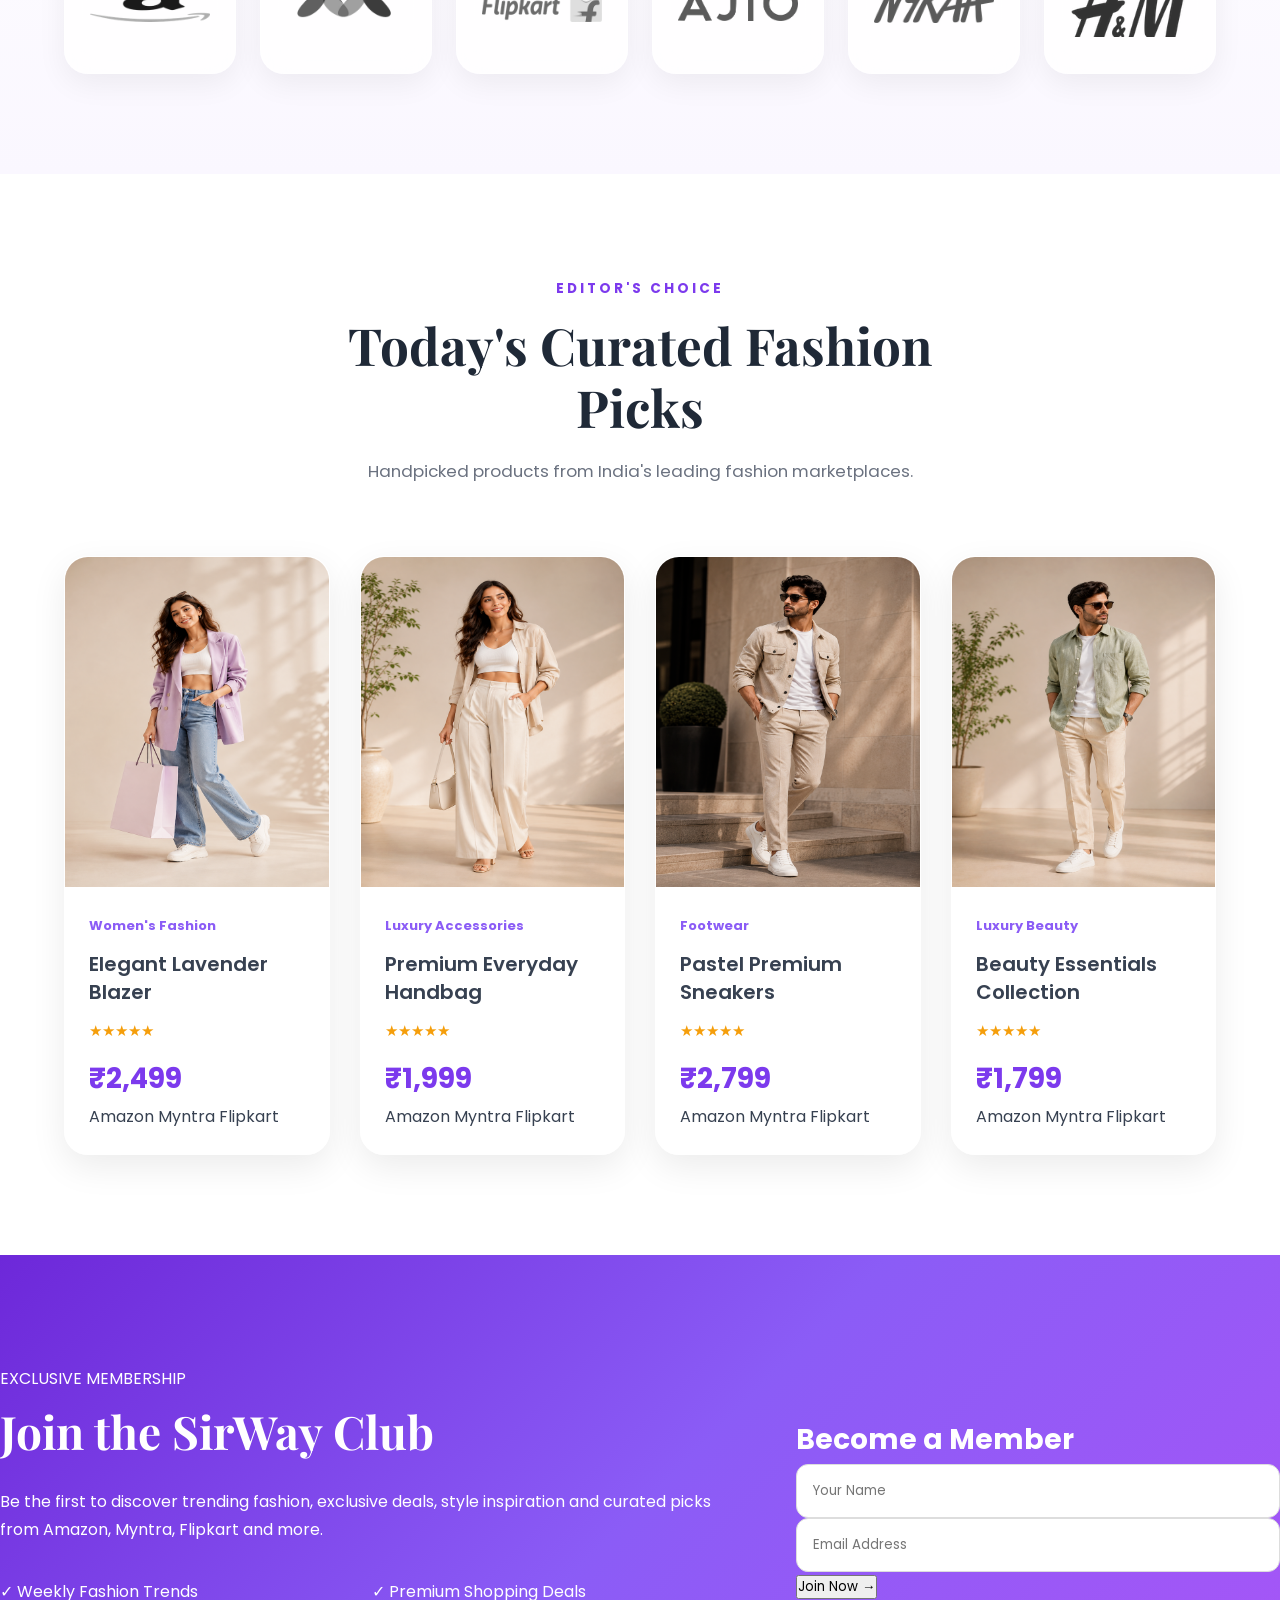
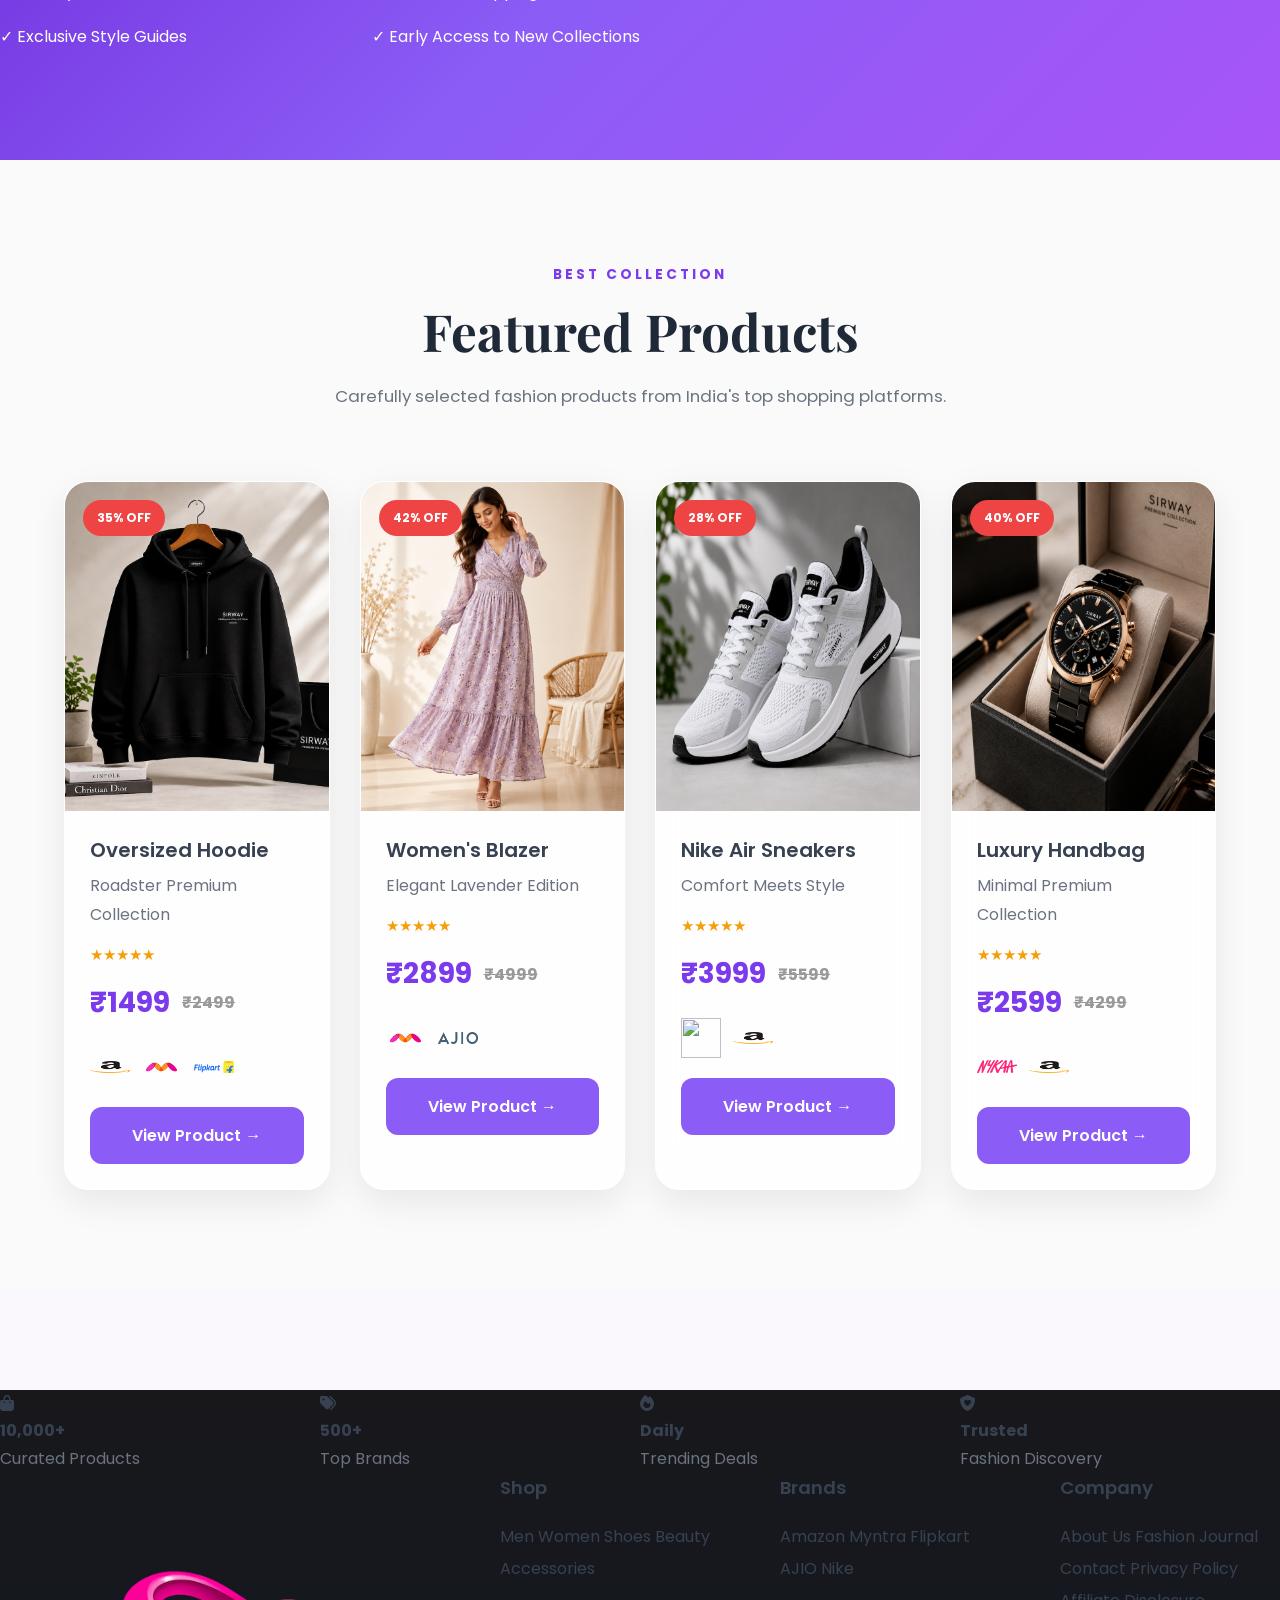
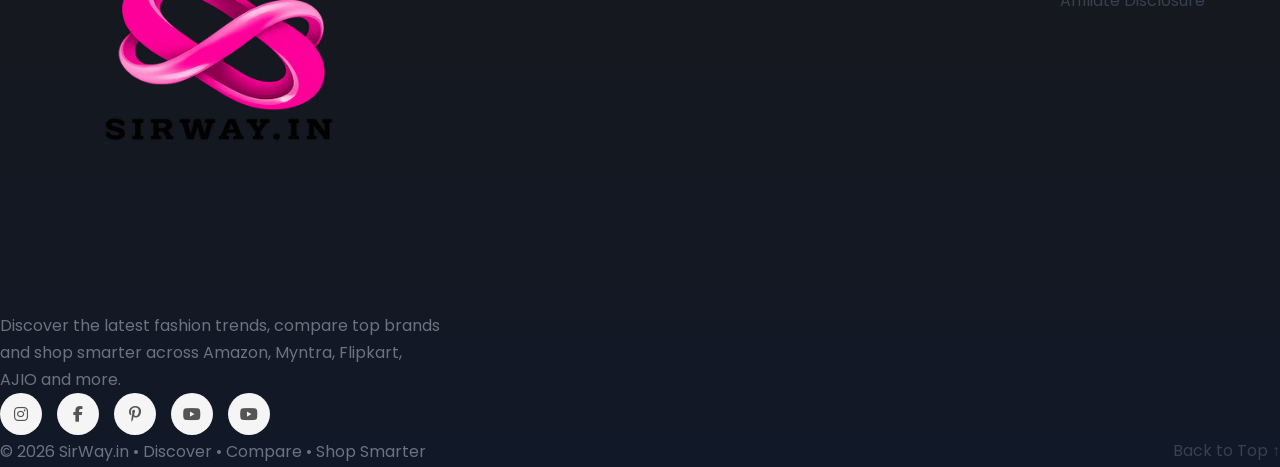
==== commit b150afff: "Update index.html" ====
--- a/index.html
+++ b/index.html
@@ -326,7 +326,7 @@
 
             <div class="collection-card">
 
-                <img src="images/products/product1.jpg" loading="lazy" alt="Men Fashion">
+                <img src="images/products/product1.jpg" loading="lazy" alt="Men Fashion" decoding="async">
 
                 <div class="collection-overlay">
 
@@ -348,7 +348,7 @@
 
             <div class="collection-card">
 
-                <img src="images/products/product2.jpg" loading="lazy" alt="Women Fashion">
+                <img src="images/products/product2.jpg" loading="lazy" alt="Women Fashion" decoding="async">
 
                 <div class="collection-overlay">
 
@@ -370,7 +370,7 @@
 
             <div class="collection-card">
 
-                <img src="images/products/product3.jpg" loading="lazy" alt="Shoes">
+                <img src="images/products/product3.jpg" loading="lazy" alt="Shoes" decoding="async">
 
                 <div class="collection-overlay">
 
@@ -392,7 +392,7 @@
 
             <div class="collection-card">
 
-                <img src="images/products/product4.jpg" loading="lazy" alt="Beauty">
+                <img src="images/products/product4.jpg" loading="lazy" alt="Beauty" decoding="async">
 
                 <div class="collection-overlay">
 
--- a/css/style.css
+++ b/css/style.css
@@ -1497,3 +1497,56 @@
     scrollbar-width:thin;
     scrollbar-color:#7c5cff #f5f5f7;
 }
+
+/*======================================
+GLOBAL TYPOGRAPHY
+======================================*/
+
+body{
+
+    font-family:'Poppins',sans-serif;
+
+    font-size:16px;
+
+    line-height:1.7;
+
+    color:#374151;
+
+    -webkit-font-smoothing:antialiased;
+
+    -moz-osx-font-smoothing:grayscale;
+
+    text-rendering:optimizeLegibility;
+
+}
+
+/*======================================
+PREMIUM SHADOW SYSTEM
+======================================*/
+
+:root{
+
+    --shadow-sm:
+    0 5px 15px rgba(0,0,0,.05);
+
+    --shadow-md:
+    0 12px 30px rgba(0,0,0,.08);
+
+    --shadow-lg:
+    0 25px 55px rgba(0,0,0,.10);
+
+    --shadow-purple:
+    0 18px 40px rgba(124,58,237,.15);
+
+}
+/*======================================
+PREMIUM SECTION LAYOUT
+======================================*/
+
+section{
+
+    position:relative;
+
+    overflow:hidden;
+
+}
--- a/css/components.css
+++ b/css/components.css
@@ -31,6 +31,17 @@
     display:block;
 }
 
+.btn-primary,
+.btn-secondary{
+
+    font-weight:600;
+
+    letter-spacing:.3px;
+
+    text-transform:none;
+
+}
+
 
 /*======================================================
 NAVIGATION
@@ -643,6 +654,38 @@
 
 }
 
+/*=====================================
+Premium Hover Glow
+=====================================*/
+
+.brand-card{
+    position:relative;
+}
+
+.brand-card::before{
+
+    content:"";
+    position:absolute;
+    inset:0;
+
+    background:linear-gradient(
+        135deg,
+        rgba(124,58,237,.04),
+        rgba(236,72,153,.03)
+    );
+
+    opacity:0;
+    transition:.4s ease;
+
+    pointer-events:none;
+}
+
+.brand-card:hover::before{
+
+    opacity:1;
+
+}
+
 .brand-card img{
 
     max-width:120px;
@@ -665,6 +708,38 @@
 
 }
 
+.brand-card{
+
+    position:relative;
+
+}
+
+.brand-card::before{
+
+    content:"";
+
+    position:absolute;
+
+    inset:0;
+
+    background:linear-gradient(
+        135deg,
+        rgba(124,58,237,.04),
+        rgba(236,72,153,.03)
+    );
+
+    opacity:0;
+
+    transition:.4s;
+
+}
+
+.brand-card:hover::before{
+
+    opacity:1;
+
+}
+
 
 /*======================================================
 EDITOR CARD
@@ -746,6 +821,36 @@
     transition:.35s;
 
     box-shadow:0 12px 35px rgba(0,0,0,.08);
+
+}
+
+.product{
+
+    position:relative;
+
+}
+
+.product::after{
+
+    content:"";
+
+    position:absolute;
+
+    inset:0;
+
+    border-radius:24px;
+
+    border:1px solid transparent;
+
+    pointer-events:none;
+
+    transition:.4s;
+
+}
+
+.product:hover::after{
+
+    border-color:rgba(124,58,237,.20);
 
 }
 
@@ -1345,3 +1450,116 @@
     transition-delay:.6s;
 
 }
+
+/*======================================
+PREMIUM BUTTON GRADIENT
+======================================*/
+
+.btn-primary{
+
+    background:linear-gradient(
+        135deg,
+        #7c3aed,
+        #9333ea
+    );
+
+    color:#fff;
+
+    box-shadow:
+    0 12px 30px rgba(124,58,237,.25);
+
+}
+
+.btn-primary:hover{
+
+    box-shadow:
+    0 18px 40px rgba(124,58,237,.35);
+
+}
+
+.btn-secondary{
+
+    background:#fff;
+
+    border:2px solid #7c3aed;
+
+    color:#7c3aed;
+
+}
+
+.btn-secondary:hover{
+
+    background:#7c3aed;
+
+    color:#fff;
+
+}
+
+/*======================================
+STEP 7 - PHASE 6
+GLASSMORPHISM + PREMIUM UI
+======================================*/
+
+/* Premium Card */
+
+.collection-card,
+.category-card,
+.brand-card,
+.editor-card,
+.product,
+.story-card{
+
+    background:rgba(255,255,255,.82);
+
+    backdrop-filter:blur(18px);
+
+    -webkit-backdrop-filter:blur(18px);
+
+    border:1px solid rgba(255,255,255,.35);
+
+    border-radius:24px;
+
+    overflow:hidden;
+
+    transition:.45s ease;
+
+}
+
+/* Premium Hover */
+
+.collection-card:hover,
+.category-card:hover,
+.brand-card:hover,
+.editor-card:hover,
+.product:hover,
+.story-card:hover{
+
+    transform:translateY(-10px);
+
+    box-shadow:
+
+    0 30px 60px rgba(0,0,0,.10),
+
+    0 12px 25px rgba(124,58,237,.10);
+
+}
+
+/* Image Zoom */
+
+.collection-card img,
+.category-card img,
+.product-image img,
+.editor-card img{
+
+    transition:.5s ease;
+
+}
+
+.collection-card:hover img,
+.category-card:hover img,
+.product:hover img,
+.editor-card:hover img{
+
+    transform:scale(1.06);
+
+}
--- a/css/pages.css
+++ b/css/pages.css
@@ -498,3 +498,230 @@
     align-items:center;
 
 }
+
+/*======================================
+STEP 7 - PHASE 4
+PREMIUM GRADIENTS
+======================================*/
+
+/* Hero Background */
+
+.hero{
+
+    background:
+    radial-gradient(circle at top right,
+    rgba(124,58,237,.10),
+    transparent 35%),
+
+    radial-gradient(circle at bottom left,
+    rgba(236,72,153,.08),
+    transparent 35%),
+
+    #faf8ff;
+
+}
+
+/* Trending */
+
+.trending{
+
+    background:#ffffff;
+
+}
+
+/* Categories */
+
+.categories{
+
+    background:#fcfbff;
+
+}
+
+/* Featured Brands */
+
+.featured-brands{
+
+    background:linear-gradient(
+        180deg,
+        #ffffff,
+        #faf7ff
+    );
+
+}
+
+/* Editor's Choice */
+
+.editors-choice{
+
+    background:#ffffff;
+
+}
+
+/* SirWay Club */
+
+.sirway-club{
+
+    background:linear-gradient(
+        135deg,
+        #6d28d9,
+        #8b5cf6,
+        #a855f7
+    );
+
+    color:#fff;
+
+}
+
+.sirway-club h2,
+.sirway-club p,
+.sirway-club h3,
+.sirway-club div{
+
+    color:#fff;
+
+}
+
+/* Featured Products */
+
+.featured-products{
+
+    background:#fafafa;
+
+}
+
+/* Footer */
+
+.footer{
+
+    background:linear-gradient(
+        180deg,
+        #18181b,
+        #111827
+    );
+
+}
+
+/*======================================
+STEP 7 - PHASE 5
+PREMIUM TYPOGRAPHY
+======================================*/
+
+/* Section Headings */
+
+.section-title{
+
+    text-align:center;
+
+    max-width:700px;
+
+    margin:0 auto 70px;
+
+}
+
+.section-title small{
+
+    display:inline-block;
+
+    color:#7c3aed;
+
+    font-size:.85rem;
+
+    font-weight:700;
+
+    letter-spacing:3px;
+
+    text-transform:uppercase;
+
+    margin-bottom:15px;
+
+}
+
+.section-title h2{
+
+    font-family:'Playfair Display', serif;
+
+    font-size:clamp(2rem,4vw,3.2rem);
+
+    font-weight:700;
+
+    line-height:1.2;
+
+    color:#1f2937;
+
+    margin-bottom:18px;
+
+}
+
+.section-title p{
+
+    font-size:1.05rem;
+
+    color:#6b7280;
+
+    line-height:1.8;
+
+}
+
+/* Hero */
+
+.hero h1{
+
+    font-family:'Playfair Display', serif;
+
+    letter-spacing:-1px;
+
+    line-height:1.15;
+
+}
+
+.hero p{
+
+    font-size:1.1rem;
+
+    line-height:1.9;
+
+    color:#6b7280;
+
+}
+
+/* Cards */
+
+.collection-card h3,
+.editor-card h3,
+.product h3{
+
+    font-size:1.25rem;
+
+    line-height:1.4;
+
+    font-weight:600;
+
+}
+
+.collection-card p,
+.editor-card p,
+.product p{
+
+    line-height:1.8;
+
+    color:#6b7280;
+
+}
+
+/* Footer */
+
+.footer h3{
+
+    font-size:1.15rem;
+
+    margin-bottom:18px;
+
+    font-weight:600;
+
+}
+
+.footer a{
+
+    line-height:2;
+
+}
